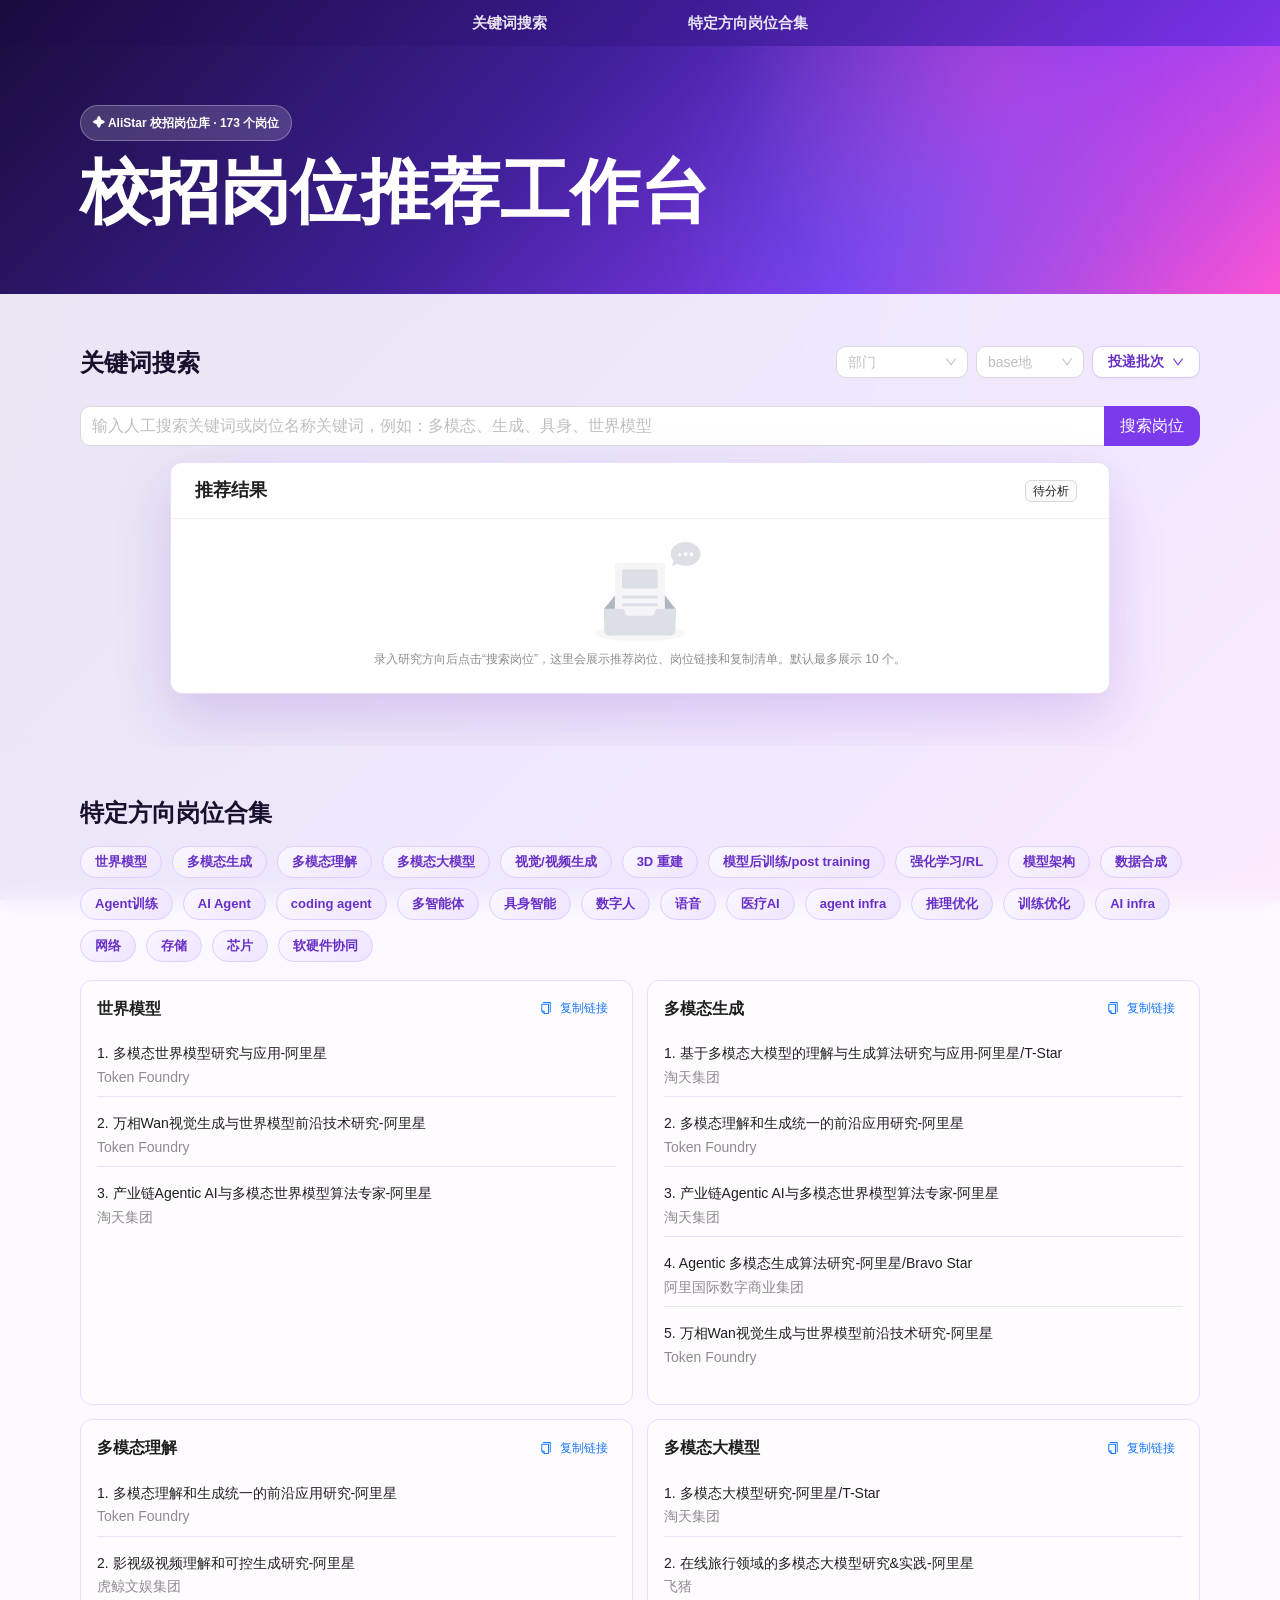
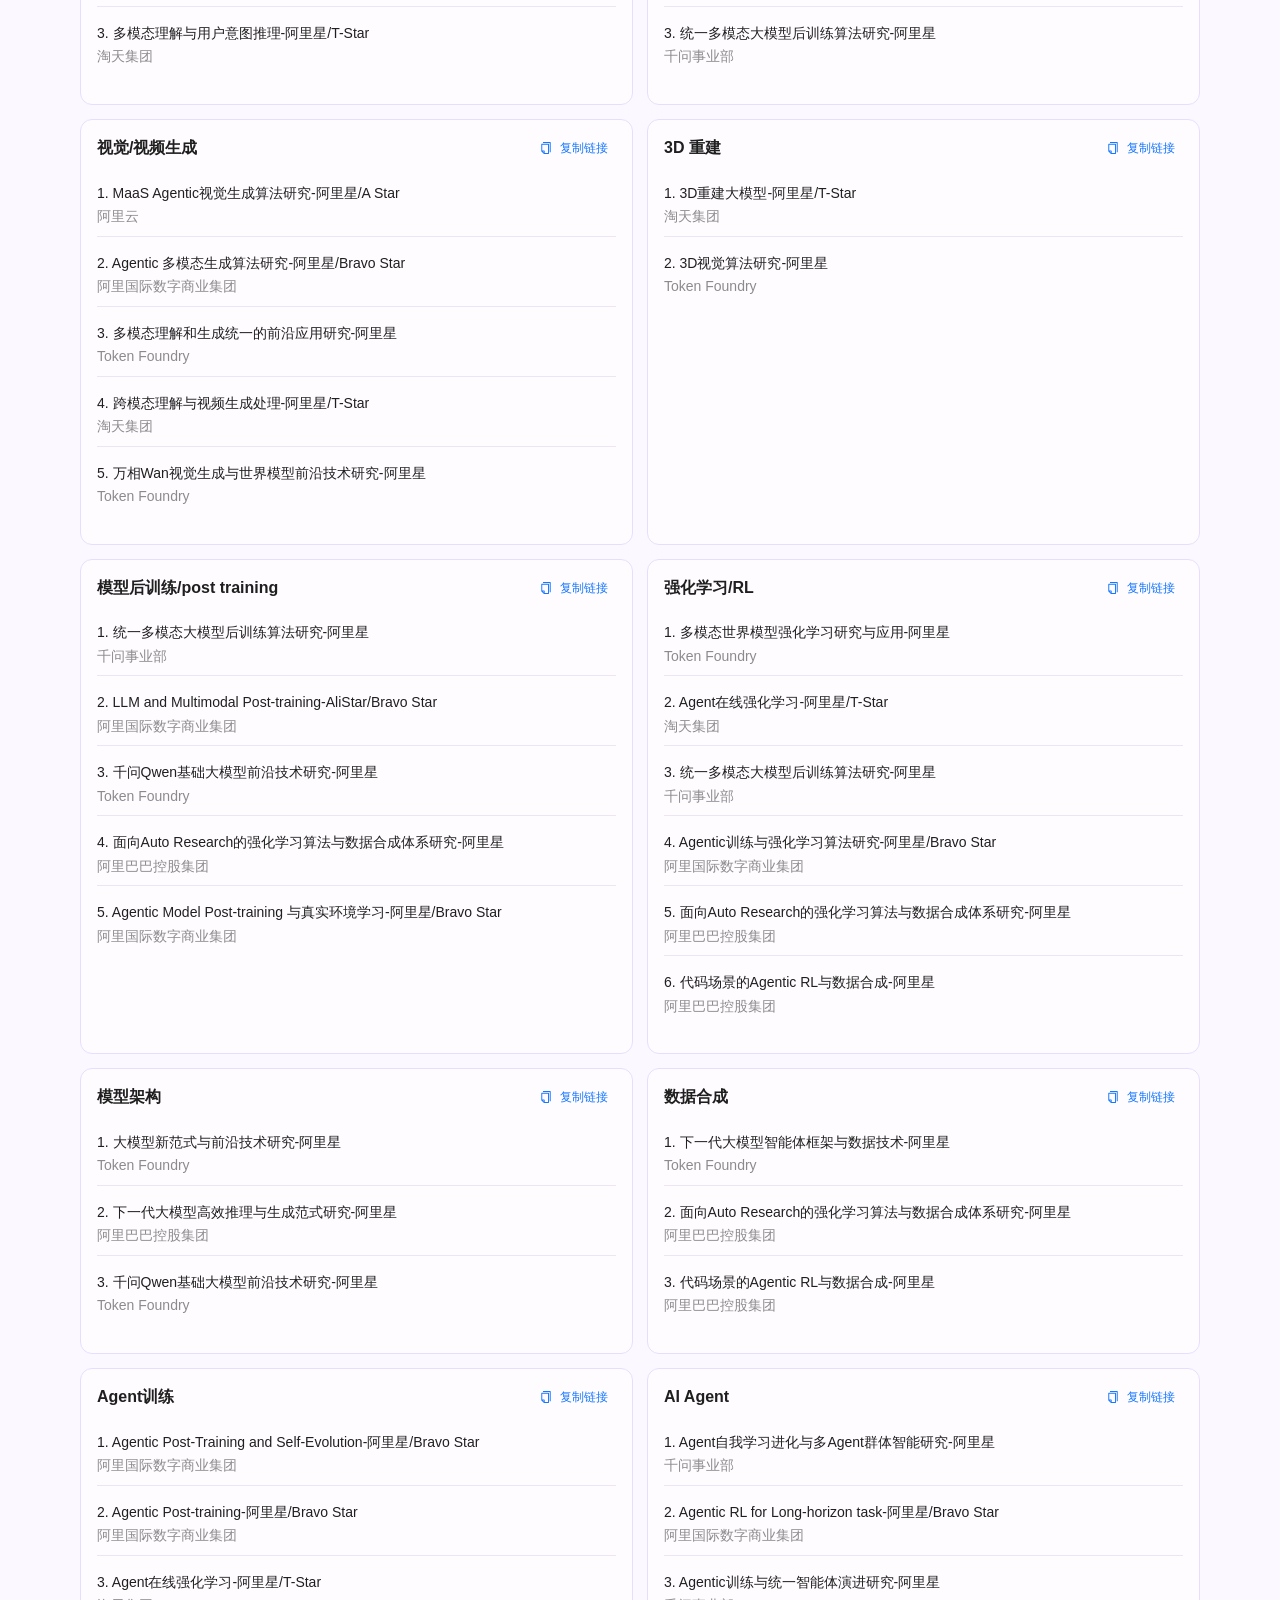
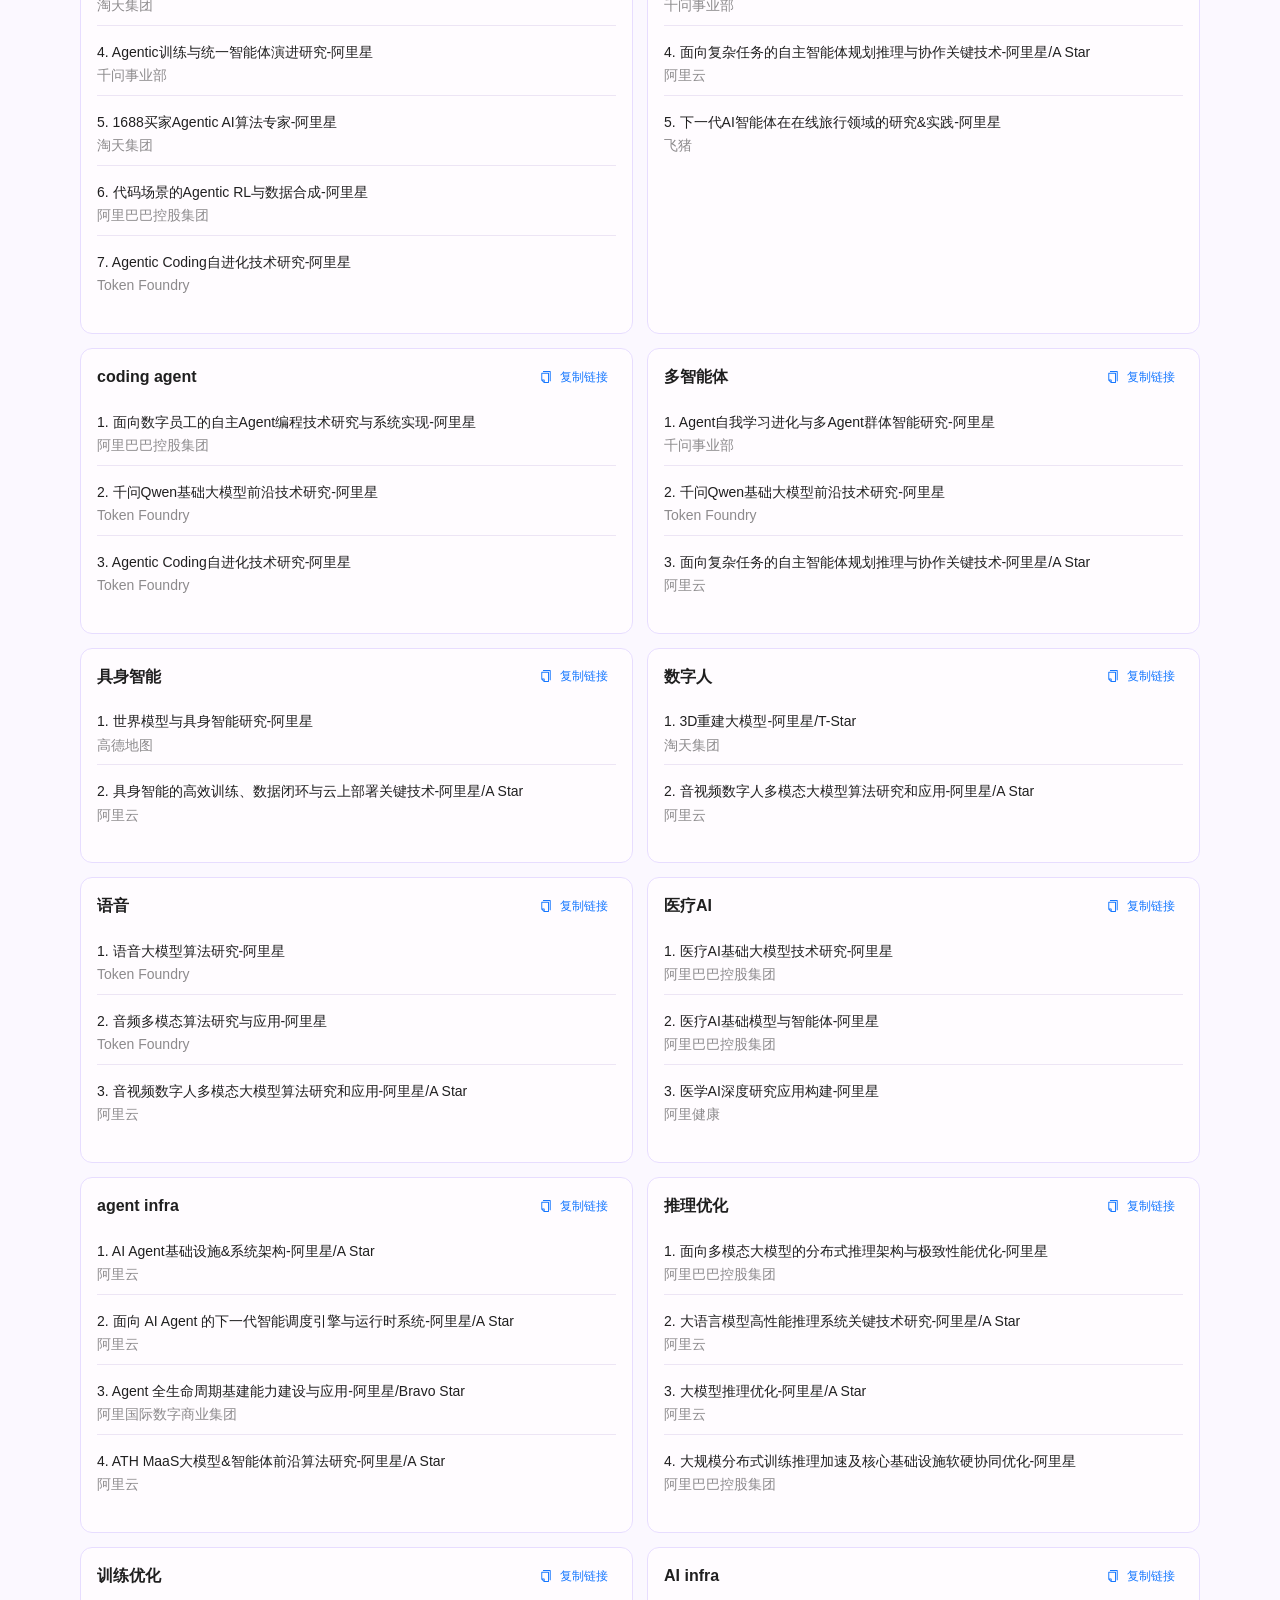
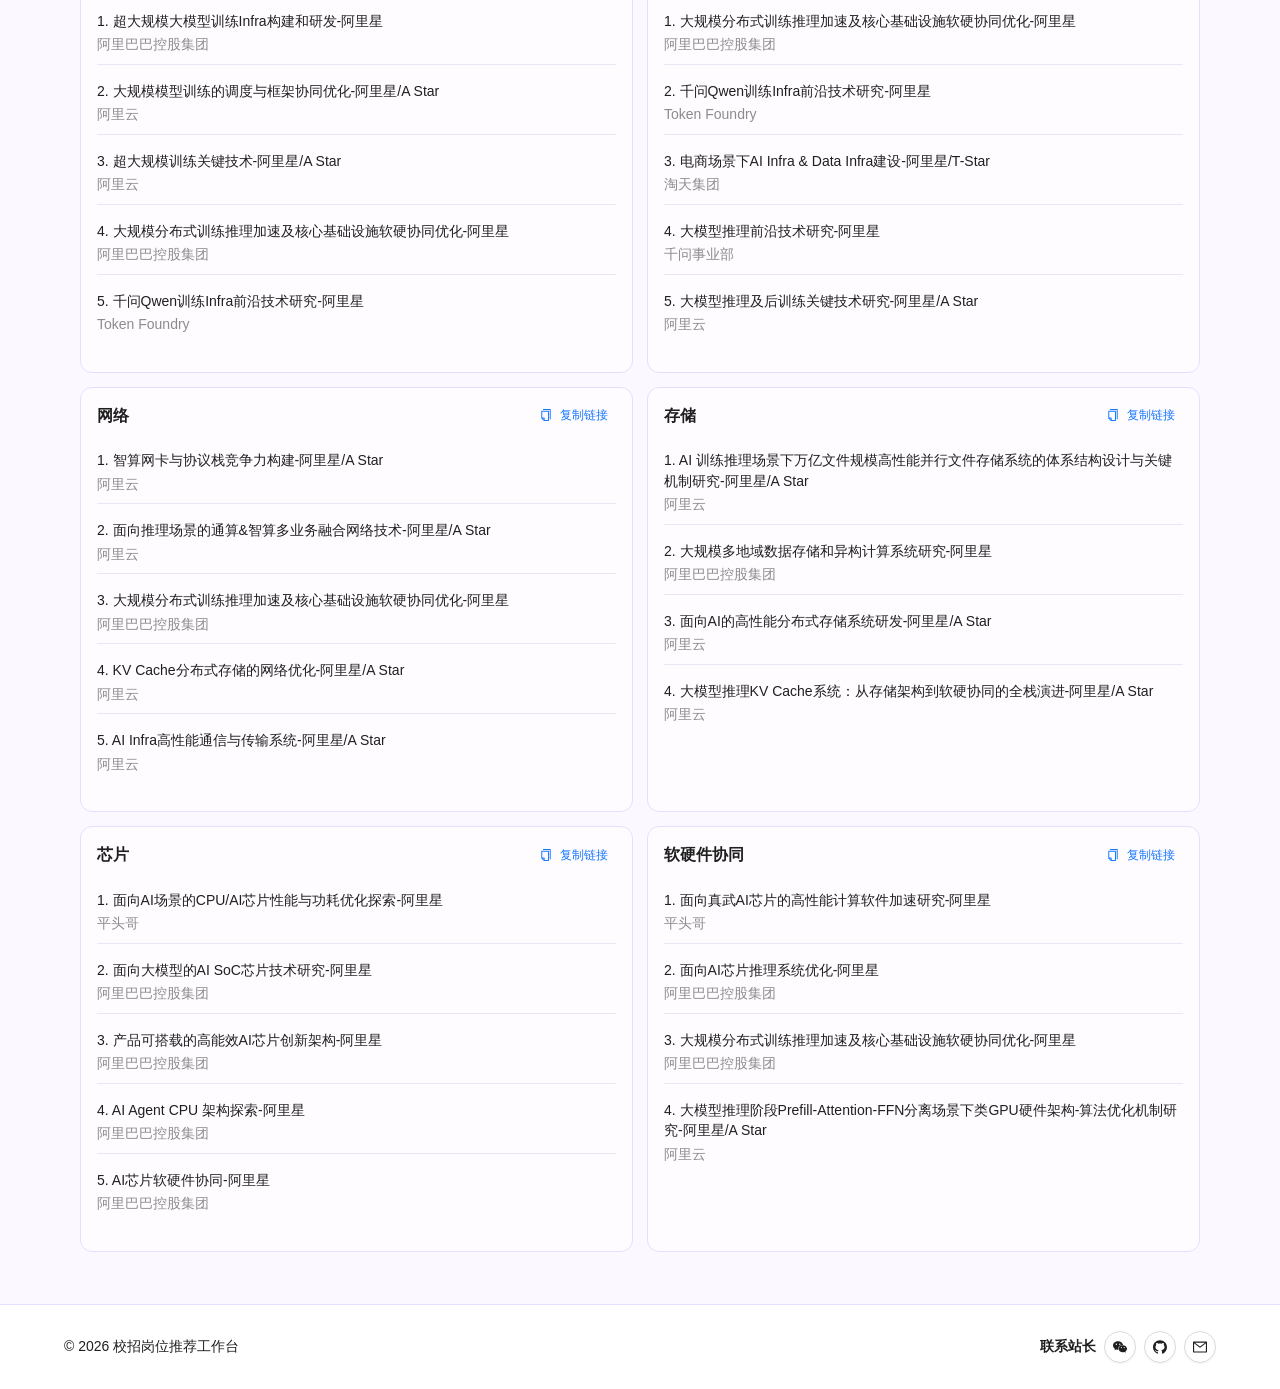
==== index.html @ 6af2e2ea "Add files via upload" ====
<!doctype html>
<html lang="zh-CN">
  <head>
    <meta charset="UTF-8" />
    <meta name="viewport" content="width=device-width, initial-scale=1.0" />
    <meta name="description" content="输入研究方向或研究领域，快速推荐校招、实习和内推岗位。" />
    <title>校招岗位推荐工作台</title>
    <script src="./jobs-data.js"></script>
    <script type="module" crossorigin src="./assets/index-DLzxCMhl.js"></script>
    <link rel="stylesheet" crossorigin href="./assets/index-B9JKSL3u.css">
  </head>
  <body>
    <div id="root"></div>
  </body>
</html>
---- assets/index-B9JKSL3u.css ----
*{box-sizing:border-box}html{scroll-behavior:smooth}body{margin:0;min-width:320px;background:radial-gradient(circle at 78% 10%,rgba(255,79,216,.24),transparent 28%),radial-gradient(circle at 12% 18%,rgba(79,124,255,.18),transparent 30%),linear-gradient(135deg,#1a0b3f,#4422a7 42%,#8b3dff 72%,#ff57d7);background-attachment:fixed;color:#19102d}.ant-typography{line-height:1.55}.ant-typography h1,.ant-typography h2,.ant-typography h3,.ant-typography h4,h1.ant-typography,h2.ant-typography,h3.ant-typography,h4.ant-typography{margin-top:0;margin-bottom:0;line-height:1.22}.ant-card-head{min-height:68px;padding:0 22px}.ant-card-head-title,.ant-card-extra{padding:16px 0}.ant-card-body{padding:22px}.ant-list .ant-list-item{line-height:1.55}a{color:inherit;text-decoration:none}.app-shell{min-height:100vh;background:transparent}.top-nav{position:fixed;top:0;right:0;left:0;z-index:20;display:flex;align-items:center;justify-content:center;gap:clamp(42px,11vw,168px);min-height:46px;padding:0 clamp(18px,5vw,72px);background:linear-gradient(135deg,#1a0b3fe6,#3d1c95db 54%,#6f2ee8c7);-webkit-backdrop-filter:blur(12px);backdrop-filter:blur(12px)}.top-nav a{display:flex;align-items:center;justify-content:center;min-height:46px;width:fit-content;padding:0;color:#ffffffe0;font-size:clamp(13px,1.4vw,15px);font-weight:800;text-align:center;white-space:nowrap;background:transparent}.top-nav a:hover{color:#fff;background:transparent;text-shadow:0 0 18px rgba(255,255,255,.48)}.hero{position:relative;overflow:hidden;padding:clamp(56px,5.5vw,72px) clamp(18px,5vw,72px) clamp(20px,3vw,32px);background:radial-gradient(circle at 78% 28%,rgba(255,79,216,.38),transparent 26%),radial-gradient(circle at 72% 72%,rgba(79,124,255,.32),transparent 28%),linear-gradient(135deg,#1a0b3f,#4422a7 42%,#8b3dff 72%,#ff57d7)}.hero:before{position:absolute;top:0;right:0;bottom:0;left:0;pointer-events:none;content:"";background:linear-gradient(90deg,#19102d2e,#19102d05)}.hero-inner{position:relative;z-index:1;display:flex;min-height:clamp(150px,15vw,210px);flex-direction:column;justify-content:center;width:min(1120px,100%);margin-inline:auto}.hero-main{min-width:0;max-width:760px;text-align:left}.hero-tag{margin-bottom:16px;padding:7px 12px;color:#fff!important;background:#ffffff29!important;border-color:#ffffff47!important;border-radius:999px;font-weight:800;-webkit-backdrop-filter:blur(10px);backdrop-filter:blur(10px)}.hero h1{margin:0;color:#fff;font-size:clamp(42px,8vw,70px);font-weight:950;letter-spacing:0;line-height:1.02}.hero-actions .ant-btn-default{color:#fff;background:#ffffff26;border-color:#ffffff61;-webkit-backdrop-filter:blur(10px);backdrop-filter:blur(10px)}.hero-actions .ant-btn-default:hover{color:#fff!important;background:#ffffff38!important;border-color:#ffffffb3!important}.page-section{padding:52px clamp(18px,5vw,72px);background:#fbf8ffeb;-webkit-backdrop-filter:blur(10px);backdrop-filter:blur(10px)}.page-section+.page-section{margin-top:0}.section-heading{display:flex;align-items:flex-end;justify-content:space-between;gap:22px;width:min(1120px,100%);margin:0 auto 18px}.section-heading h2,.section-heading p{margin-bottom:0}.section-heading h2{color:#19102d;font-size:24px!important}.recommend-heading{align-items:center;margin-bottom:28px}.recommend-heading>div:first-child{min-width:0}.heading-controls{display:flex;flex:0 1 auto;flex-wrap:nowrap;align-items:center;justify-content:flex-end;gap:8px;width:auto;margin-left:auto}.heading-select{width:108px;min-width:0!important}.heading-select-department{width:132px}.heading-select-location{width:108px}.program-link-dropdown{color:#6730c6;border-color:#d9c7ff;font-weight:700}.program-link-dropdown:hover{color:#4b169f!important;border-color:#bfa5ff!important;box-shadow:0 8px 18px #6730c61f}.section-heading p{max-width:480px;color:#6d5f86;text-align:right}.result-panel,.job-section .ant-card{width:min(1120px,100%);margin-inline:auto;border-color:#e7ddff;box-shadow:0 22px 56px #5d21b62e}.collection-card{width:min(1120px,100%);margin-inline:auto}.recommend-search-area{width:min(1120px,100%);margin-inline:auto;margin-bottom:16px}.recommend-search-area .ant-input-search{width:100%}.result-panel{width:min(940px,100%)}.result-panel .ant-card-head-title h3,.job-section .ant-card-head-title h3{font-size:18px!important}.result-panel .ant-card-body,.result-panel .ant-tag,.result-panel .ant-empty-description{font-size:12px}.recent-searches{display:flex;flex-wrap:wrap;align-items:center;gap:6px;margin-top:8px;font-size:12px}.recent-searches .ant-typography{margin:0 2px 0 0;font-size:12px}.recent-search-chip{-webkit-appearance:none;-moz-appearance:none;appearance:none;max-width:160px;overflow:hidden;padding:2px 8px;color:#6730c6;text-overflow:ellipsis;white-space:nowrap;background:#6730c614;border:1px solid rgba(103,48,198,.14);border-radius:999px;cursor:pointer;font-size:12px;line-height:1.6}.recent-search-chip:hover{color:#4b169f;background:#6730c624;border-color:#6730c63d}.selected-bar{display:flex;flex-wrap:wrap;align-items:center;justify-content:space-between;gap:12px;margin-bottom:14px;padding:12px 14px;background:linear-gradient(135deg,#f4edff,#fff0fb);border:1px solid #e7ddff;border-radius:10px}.selected-bar .ant-typography,.selected-bar .ant-btn{font-size:12px}.panel-title{display:grid;gap:2px}.result-item{font-size:12px;padding:16px 18px!important;background:#fffcff;border:1px solid #e7ddff!important;border-radius:12px}.result-item:hover{background:linear-gradient(135deg,#fffcff,#f9f3ff)}.result-item+.result-item{margin-top:10px}.result-heading-block{display:grid;grid-template-columns:auto minmax(0,1fr);align-items:start;column-gap:4px}.result-heading-main{min-width:0}.result-job-title{font-size:16px!important;line-height:1.5!important}.result-index-inline{color:inherit;font-size:16px;font-weight:900;line-height:1.5}.result-job-meta{display:block}.result-content{min-width:0;font-size:12px}.result-content .ant-typography,.result-content .ant-checkbox-wrapper,.result-content .ant-btn{font-size:12px}.result-topline{display:flex;flex-wrap:wrap;align-items:flex-start;justify-content:space-between;gap:10px 14px}.result-topline>div{min-width:0;flex:1}.result-topline h4{margin:0 0 5px}.result-select{flex:0 0 auto;margin-left:auto;margin-top:0;white-space:nowrap}.result-actions{display:flex;flex-wrap:nowrap;align-items:center;margin-top:0}.result-actions-row{display:flex;flex-wrap:nowrap;align-items:center;justify-content:space-between;gap:10px;margin-top:10px;padding-top:0;width:100%}.collection-grid{display:grid;grid-template-columns:repeat(2,minmax(0,1fr));gap:14px}.collection-nav{display:flex;flex-wrap:wrap;gap:10px;margin-bottom:18px}.collection-nav-chip{display:inline-flex;align-items:center;min-height:32px;padding:6px 14px;color:#6730c6;background:linear-gradient(135deg,#fbf7ff,#efe4ff);border:1px solid #ded0ff;border-radius:999px;font-size:13px;font-weight:600}.collection-nav-chip:hover{color:#4b169f;border-color:#bfa5ff;box-shadow:0 8px 18px #6730c61f}.collection-item{scroll-margin-top:24px;display:flex;min-width:0;flex-direction:column;padding:16px;background:#fffcff;border:1px solid #e7ddff;border-radius:12px}.collection-header{display:flex;align-items:center;justify-content:space-between;gap:12px}.collection-title,.collection-more{display:block}.collection-title{font-size:16px}.collection-more{font-size:12px}.collection-job-list{display:grid;gap:8px;margin:14px 0 12px}.collection-job-row{display:grid;min-width:0;gap:3px;padding:8px 0;border-bottom:1px solid rgba(104,71,171,.12);font-size:14px;line-height:1.45}.collection-job-row .ant-typography{font-size:inherit}.collection-job-row:last-child{border-bottom:0}.collection-job-row:hover{color:#7c3aed}.collection-item .ant-empty{margin:18px 0}.collection-item .ant-btn{font-size:12px}.job-list{max-height:640px;overflow:auto;margin-top:14px}.job-row{display:grid;width:100%;gap:4px;padding:2px 0}.job-row:hover strong{color:#7c3aed}.site-footer{display:flex;flex-wrap:wrap;align-items:center;justify-content:space-between;gap:14px;padding:26px clamp(18px,5vw,72px);background:#ffffffd1;border-top:1px solid #e7ddff}.qr-image{width:min(300px,calc(100vw - 64px));max-height:420px;object-fit:contain;border-radius:10px}@media (max-width: 760px){.top-nav{justify-content:center;gap:clamp(16px,6vw,34px);min-height:44px;padding:0 12px}.top-nav a{min-height:44px;padding:0;font-size:clamp(11px,3.2vw,13px);line-height:1.25}.ant-card-head{min-height:auto;padding:0 16px}.ant-card-head-title,.ant-card-extra{padding:13px 0}.ant-card-body{padding:16px}.hero{padding:54px 18px 20px}.hero-inner{min-height:150px}.hero-tag{margin-bottom:12px}.hero h1{font-size:40px;line-height:1.08}.page-section{padding:38px 18px}.section-heading{display:grid;gap:8px;margin-bottom:14px}.recommend-heading{display:flex;align-items:center;justify-content:space-between;flex-wrap:wrap;gap:8px;margin-bottom:16px}.recommend-heading h2{white-space:nowrap}.heading-controls{flex:0 1 auto;gap:4px;width:auto;margin-left:auto}.heading-select,.heading-select-department{width:74px;min-width:0}.heading-select-location{width:66px}.program-link-dropdown{width:auto;padding-inline:6px;font-size:13px}.section-heading p{max-width:none;text-align:left}.result-topline{display:grid;gap:8px}.result-select{justify-self:auto;margin-left:auto;margin-top:0}.result-actions-row{align-items:center;flex-direction:row;justify-content:space-between}.collection-grid{grid-template-columns:1fr}.selected-bar{gap:10px;padding:10px 12px}.result-item{padding:14px!important}.result-actions{flex-wrap:nowrap;margin-top:10px}.site-footer{padding:20px 18px}}
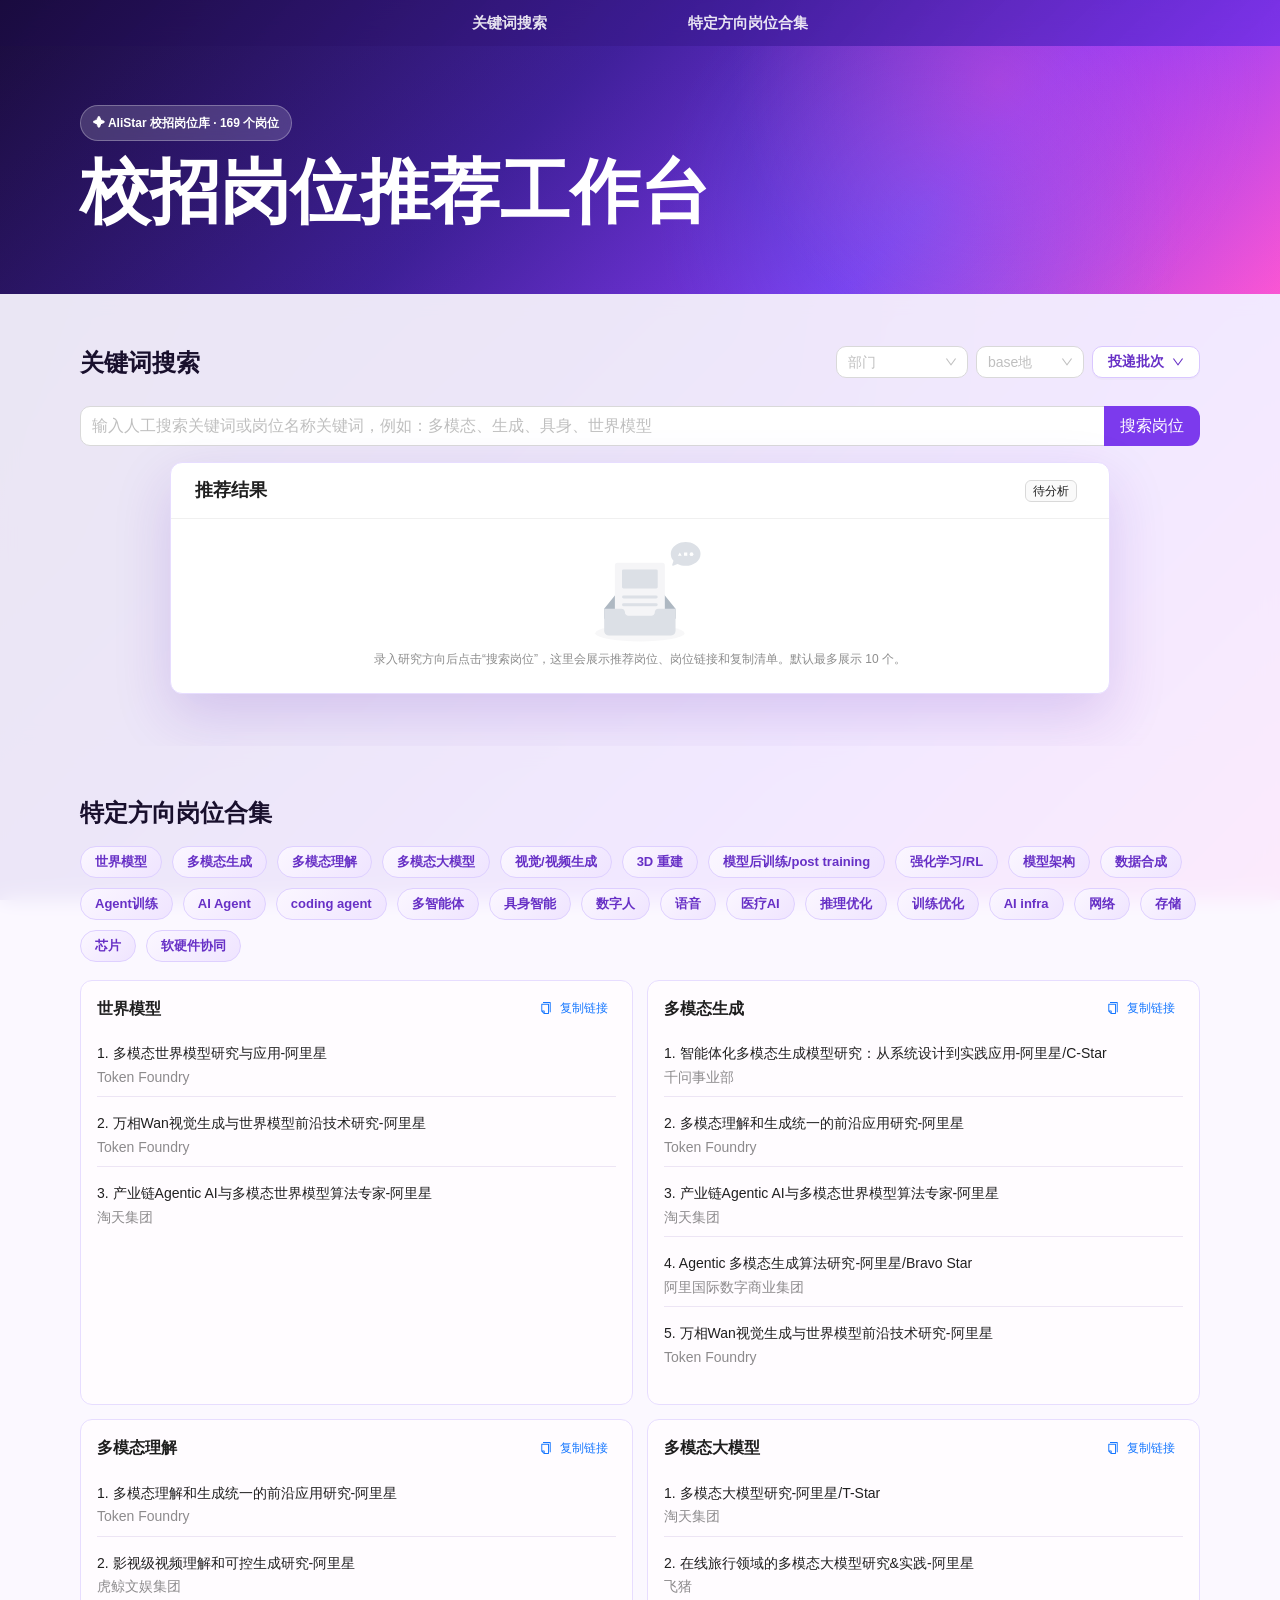
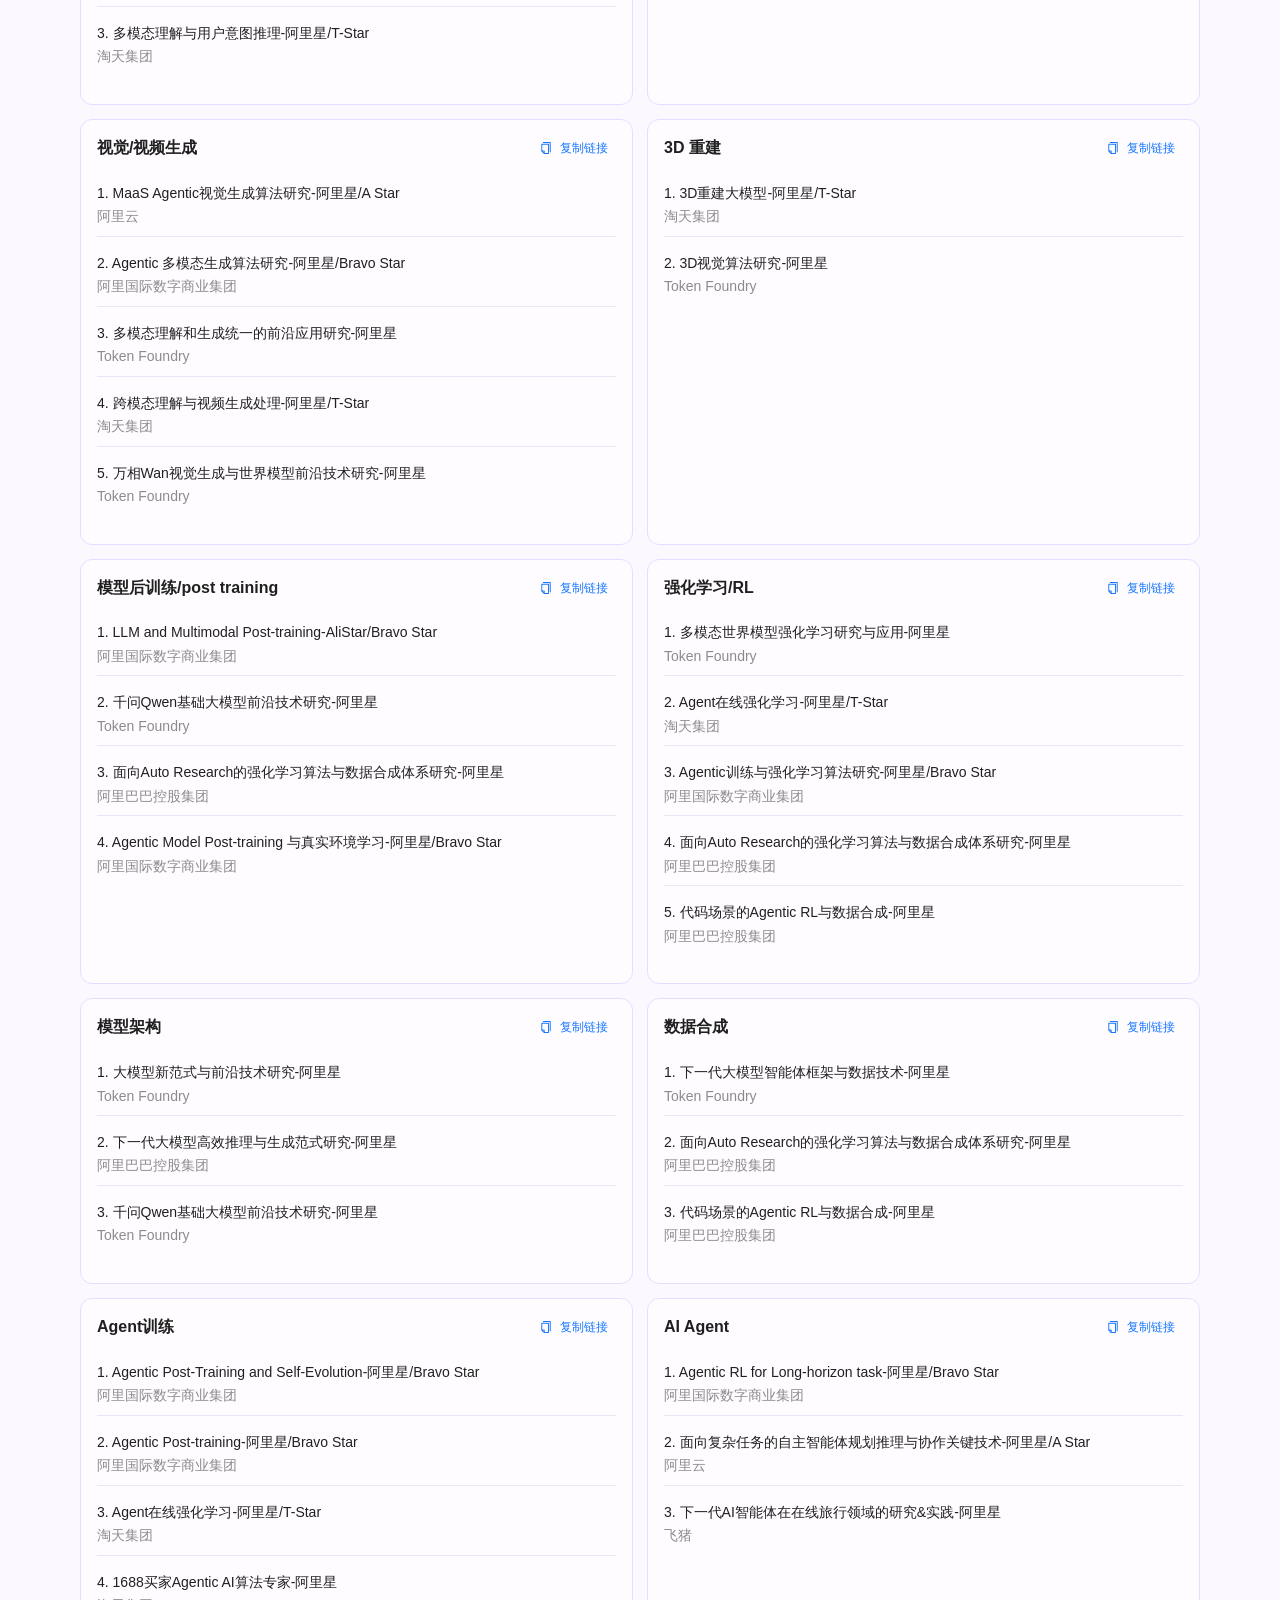
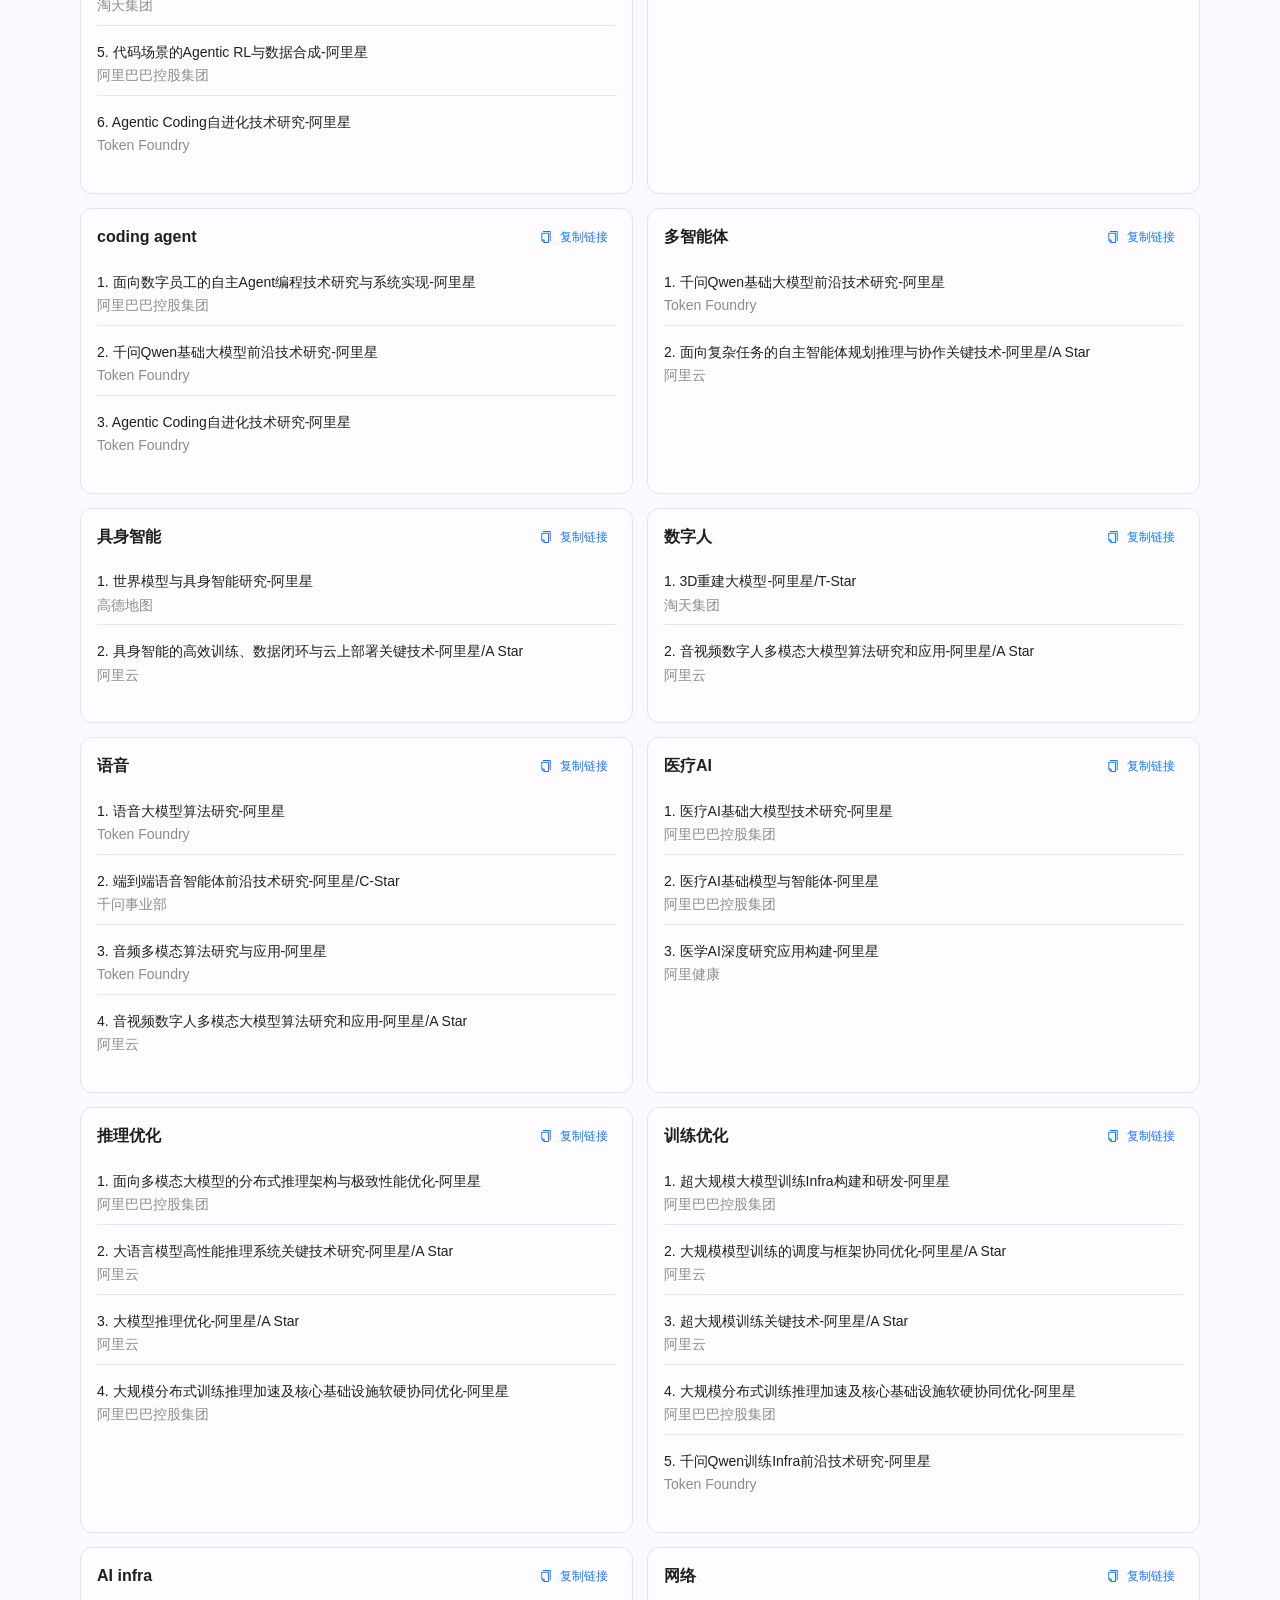
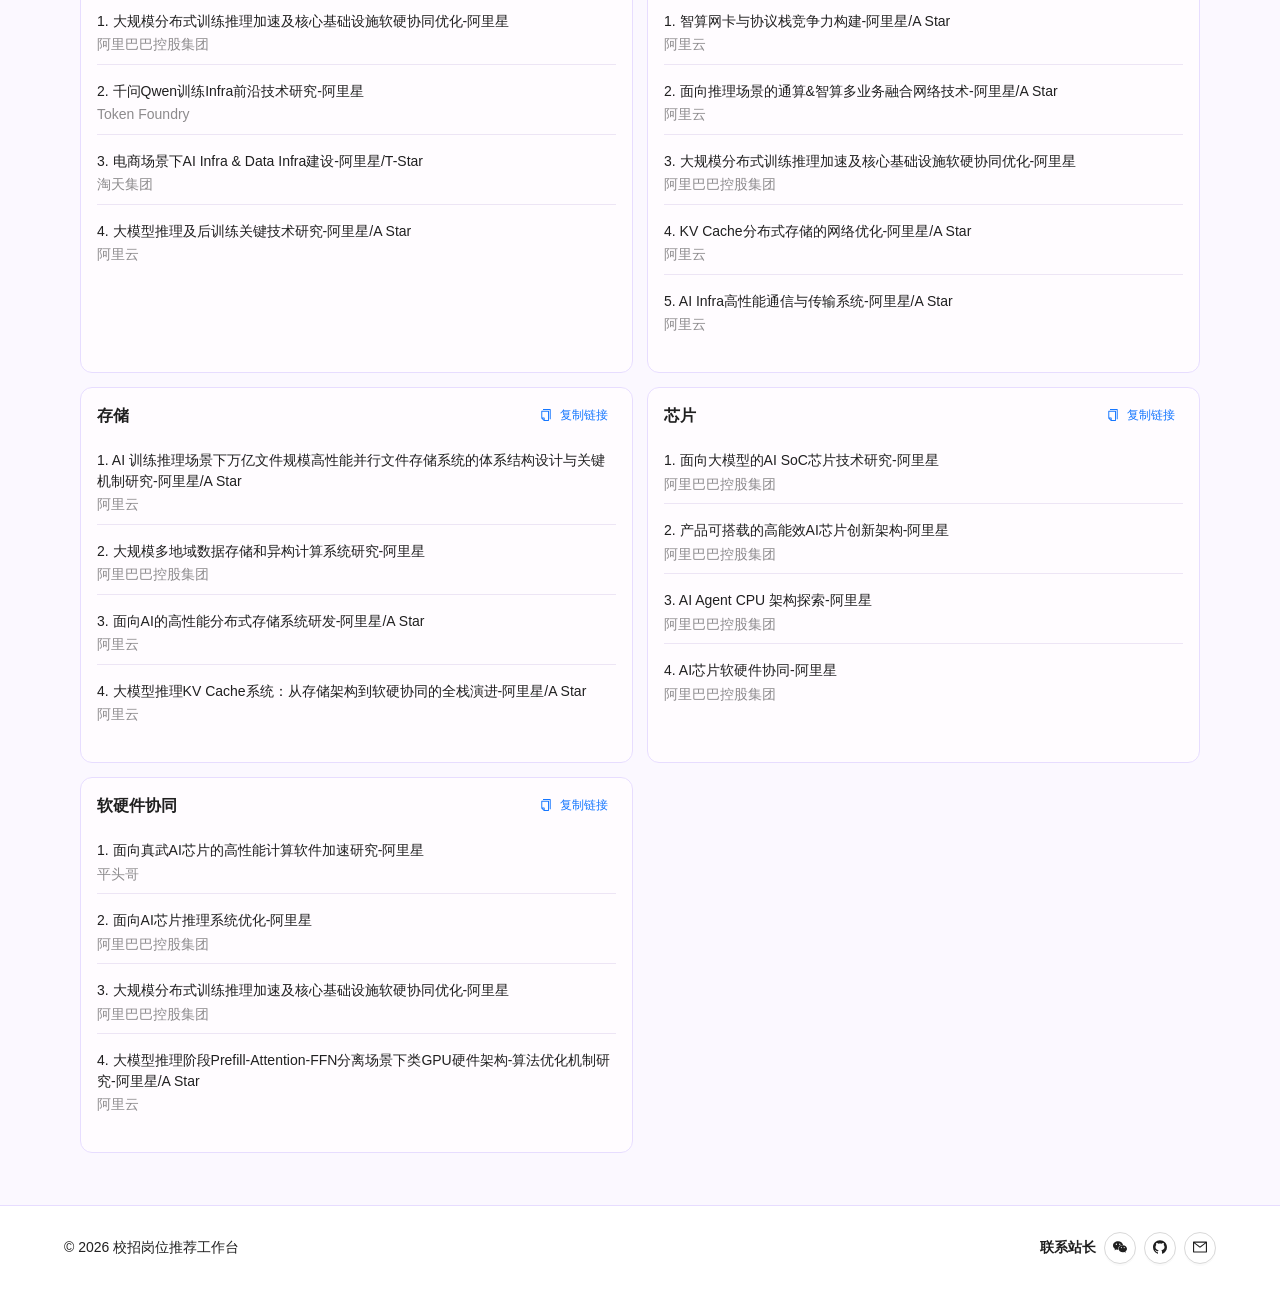
==== commit e9ad99fa: "Add files via upload" ====
--- a/index.html
+++ b/index.html
@@ -6,7 +6,7 @@
     <meta name="description" content="输入研究方向或研究领域，快速推荐校招、实习和内推岗位。" />
     <title>校招岗位推荐工作台</title>
     <script src="./jobs-data.js"></script>
-    <script type="module" crossorigin src="./assets/index-DLzxCMhl.js"></script>
+    <script type="module" crossorigin src="./assets/index-C6xb5MbE.js"></script>
     <link rel="stylesheet" crossorigin href="./assets/index-B9JKSL3u.css">
   </head>
   <body>
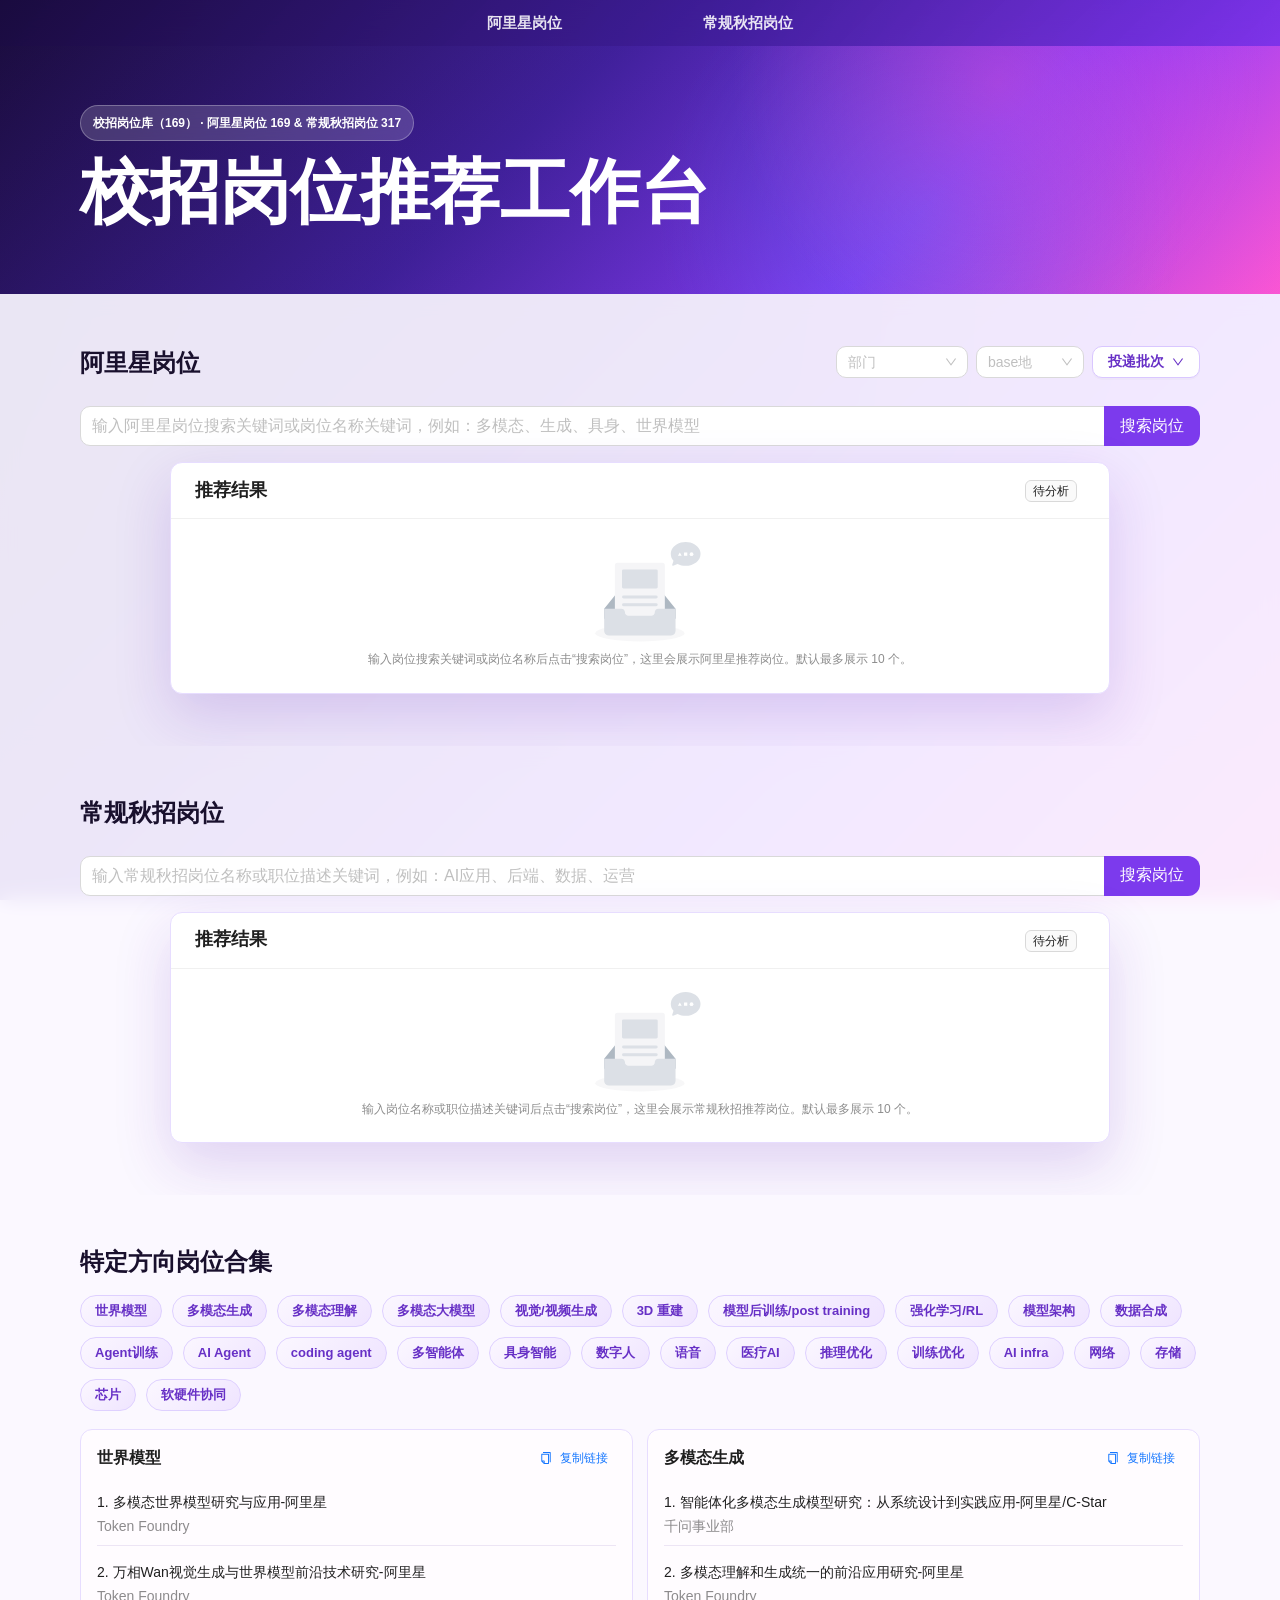
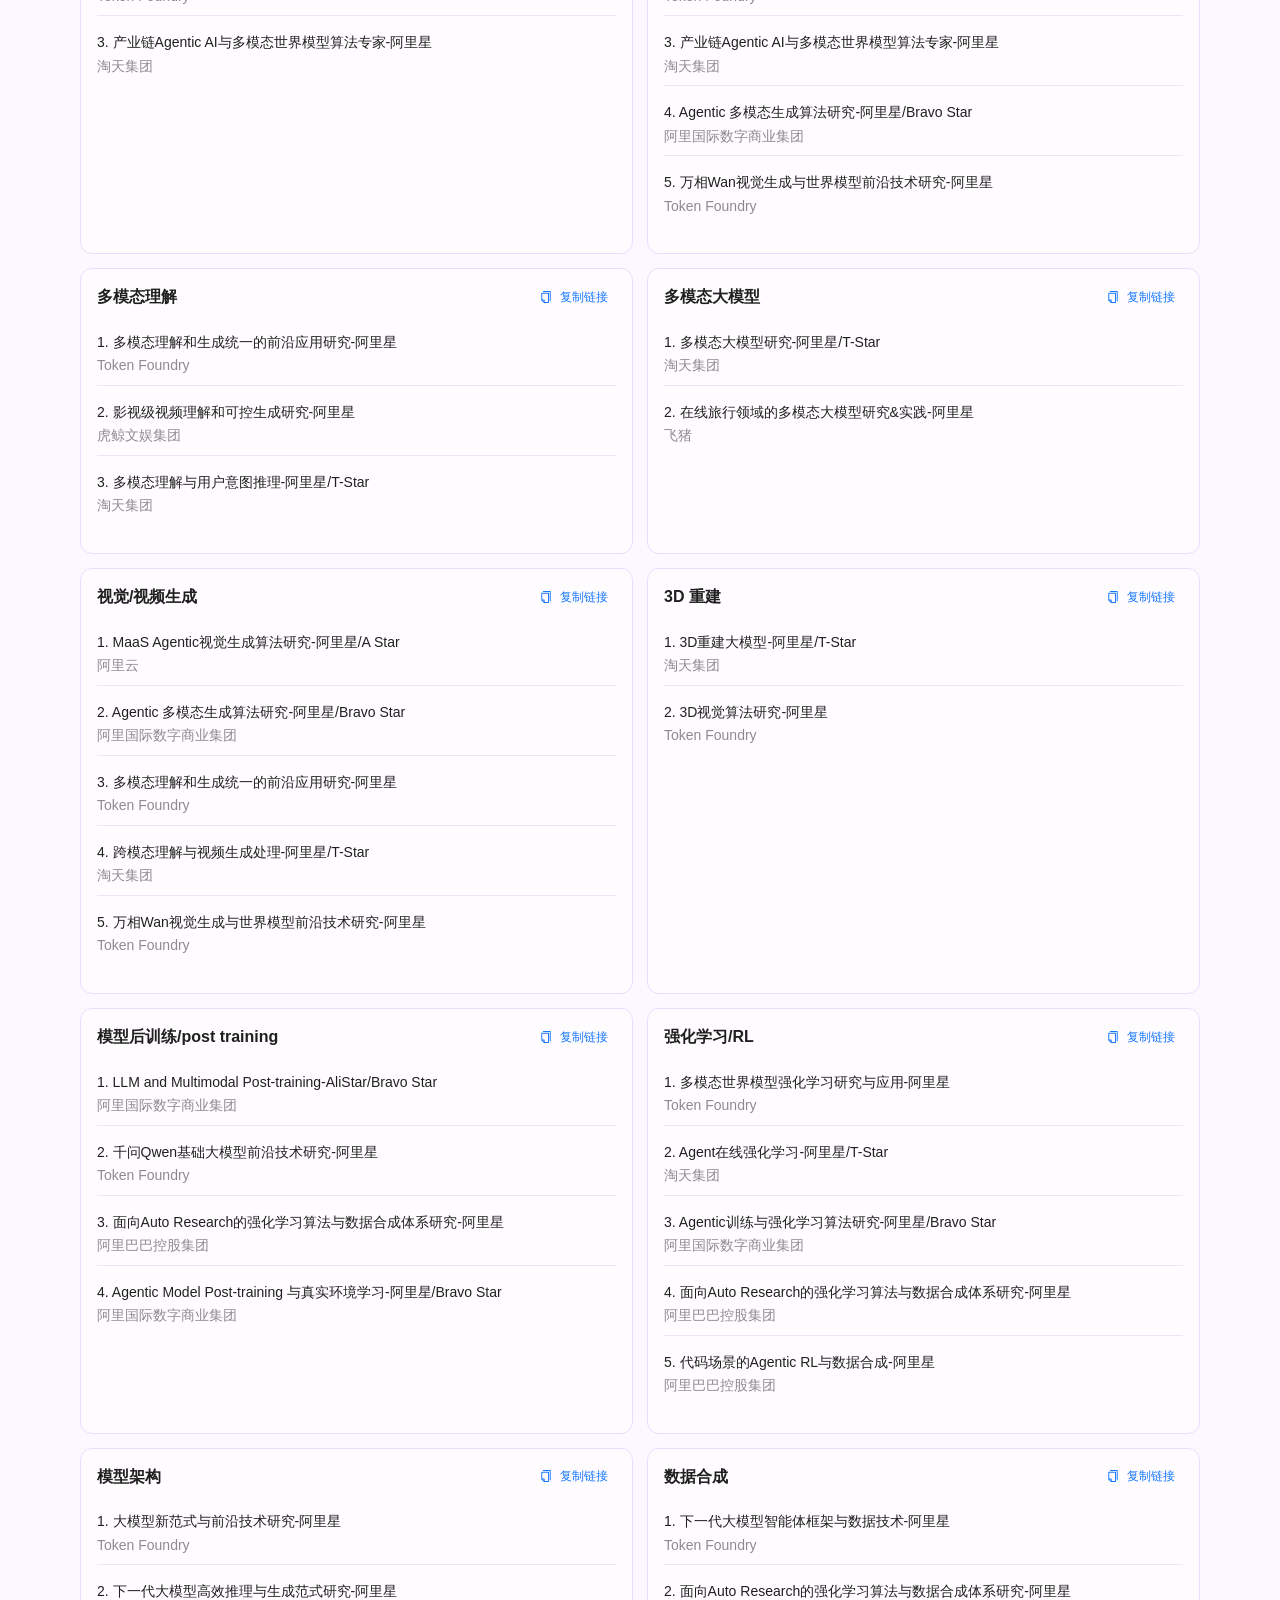
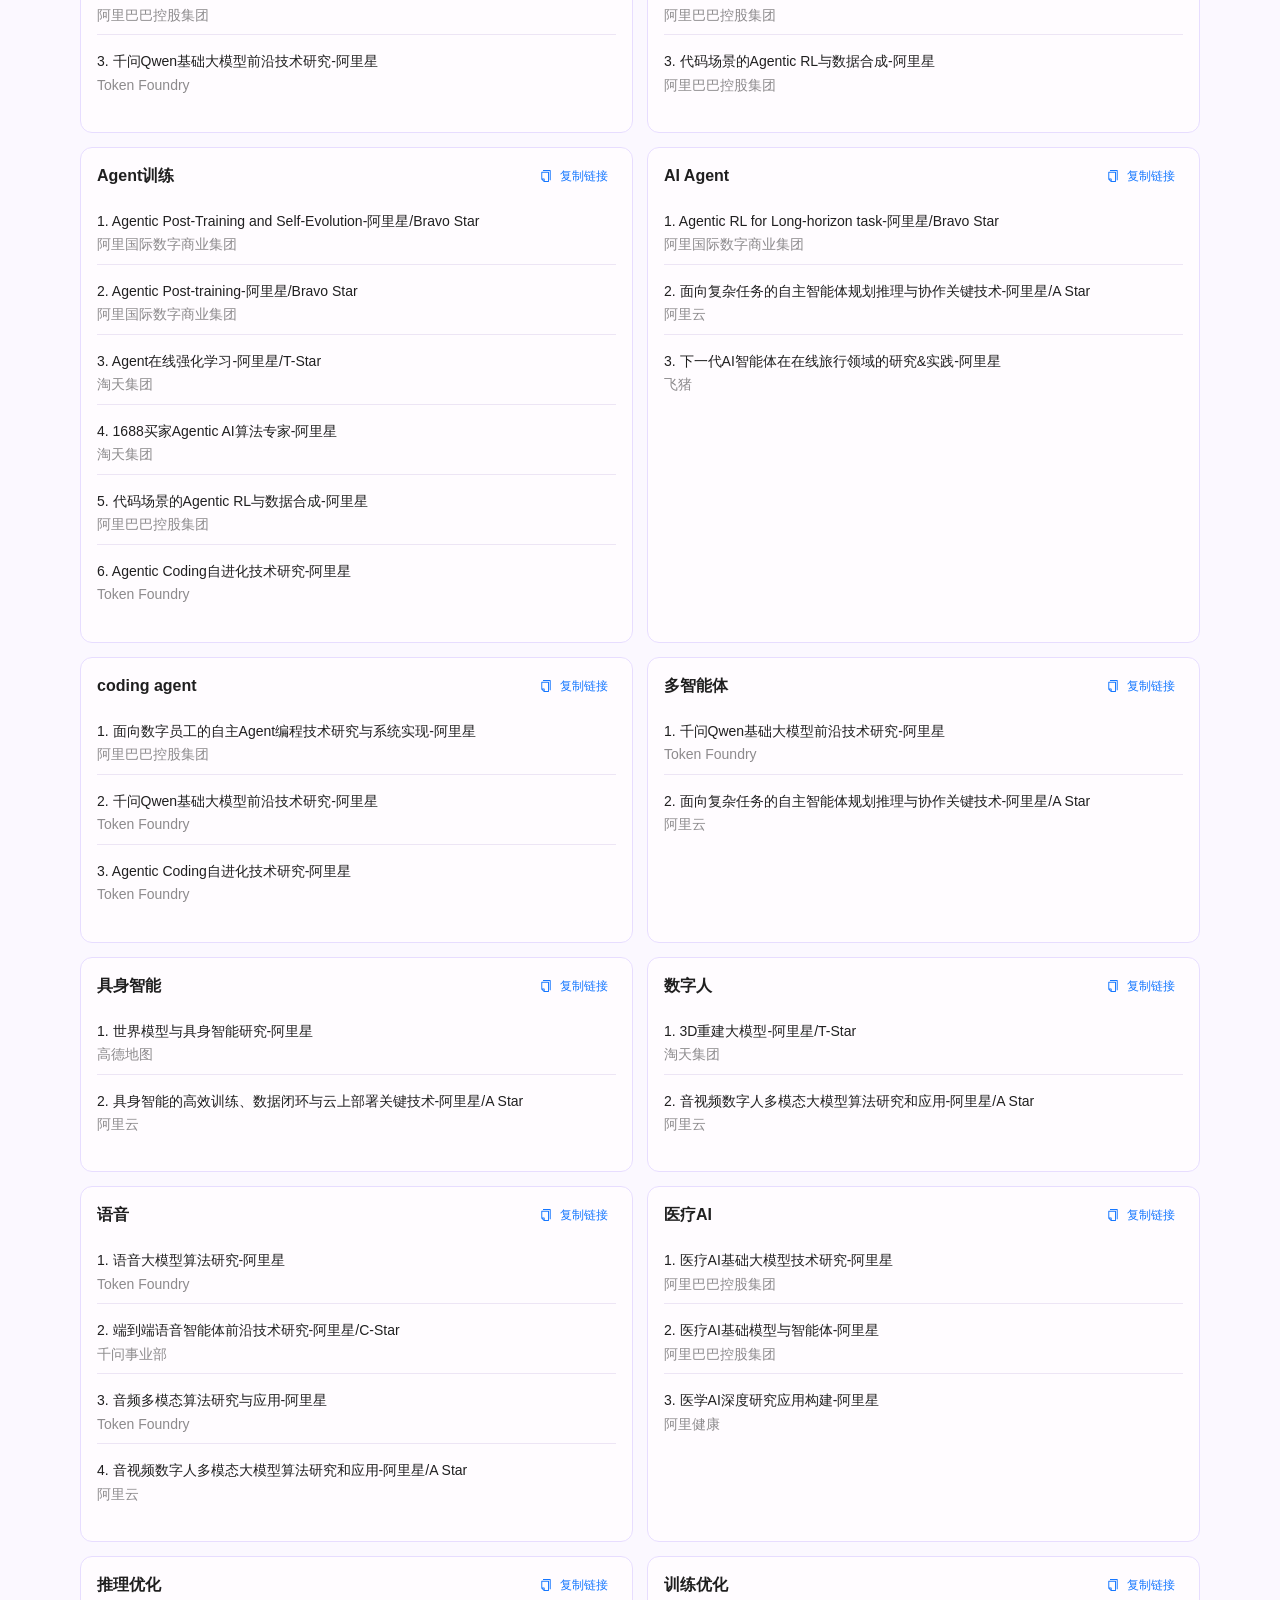
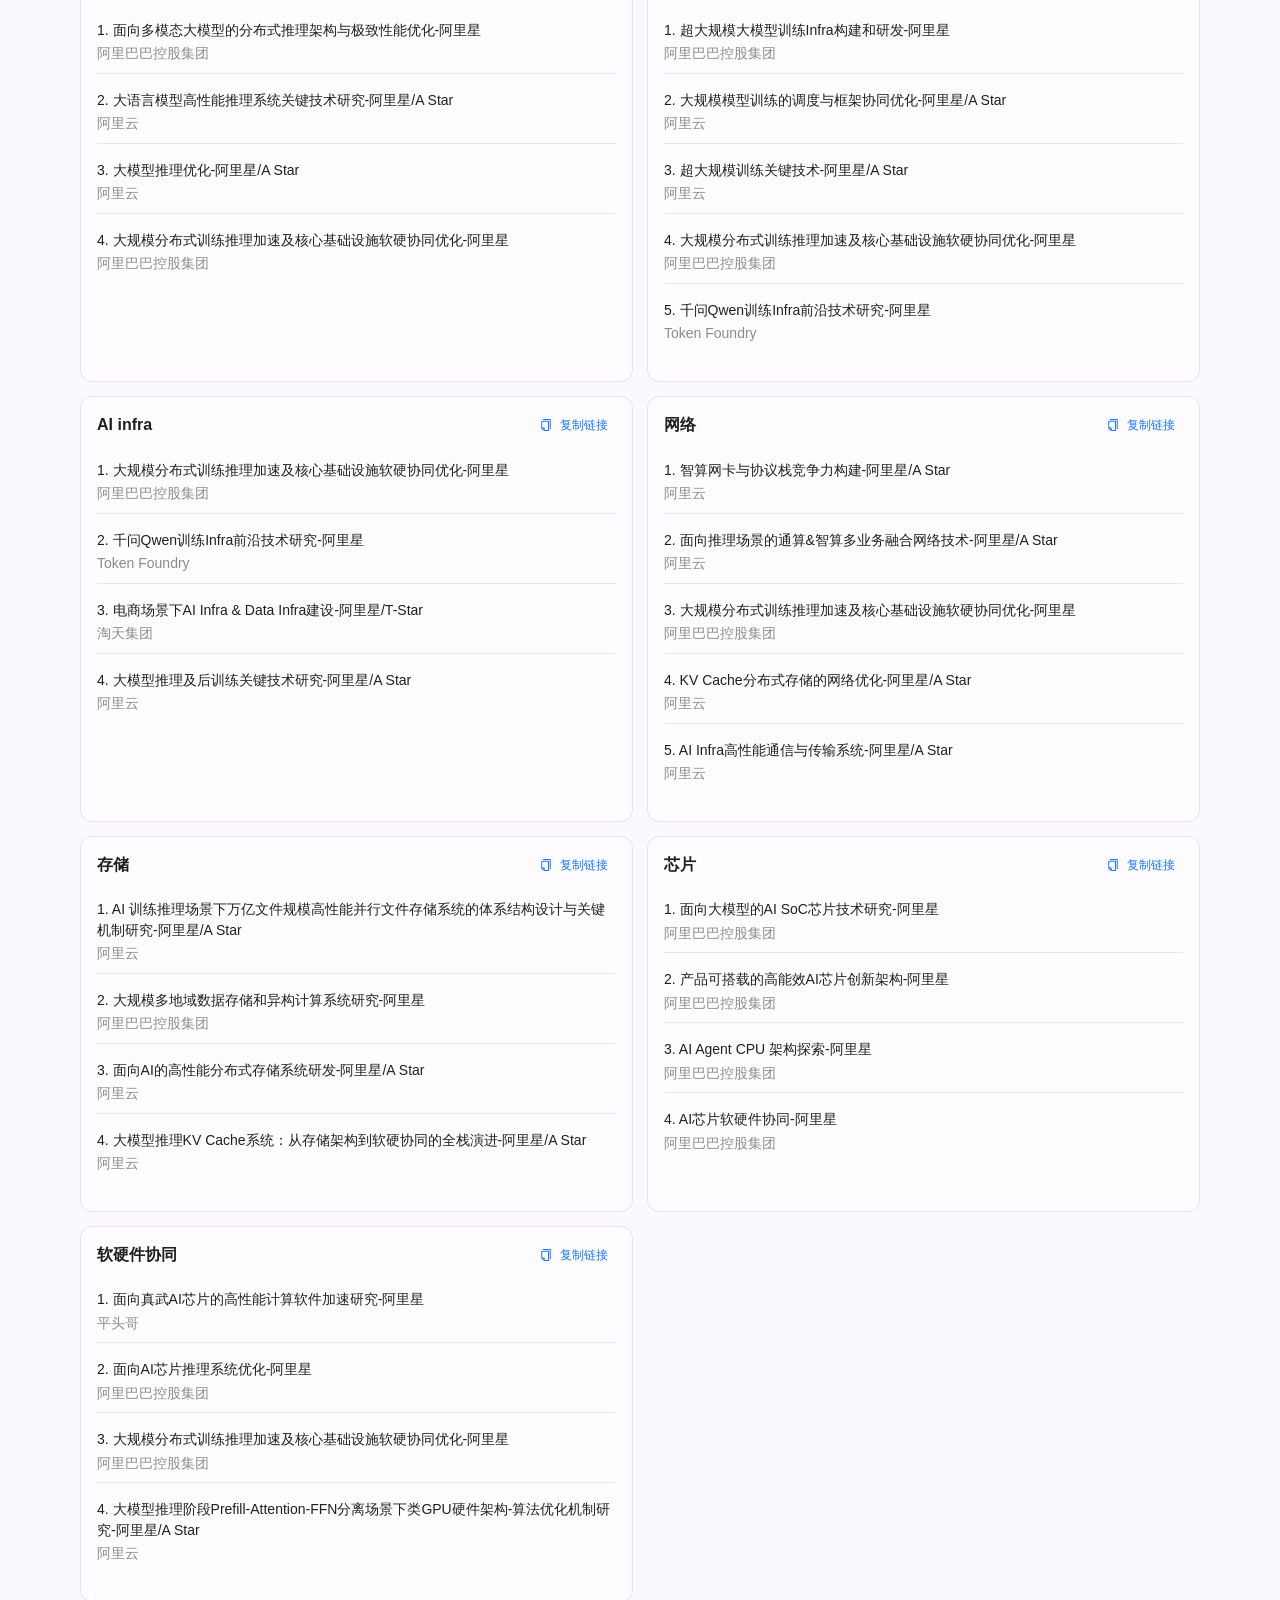
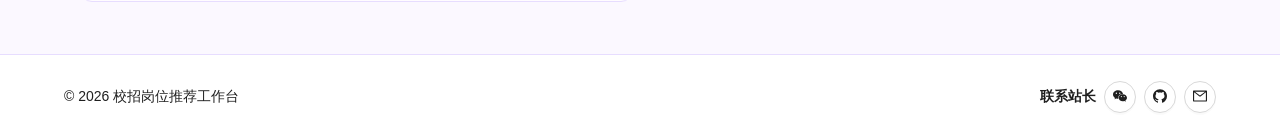
==== commit a38efffc: "Add files via upload" ====
--- a/index.html
+++ b/index.html
@@ -6,7 +6,7 @@
     <meta name="description" content="输入研究方向或研究领域，快速推荐校招、实习和内推岗位。" />
     <title>校招岗位推荐工作台</title>
     <script src="./jobs-data.js"></script>
-    <script type="module" crossorigin src="./assets/index-C6xb5MbE.js"></script>
+    <script type="module" crossorigin src="./assets/index-B1P5qE5E.js"></script>
     <link rel="stylesheet" crossorigin href="./assets/index-B9JKSL3u.css">
   </head>
   <body>
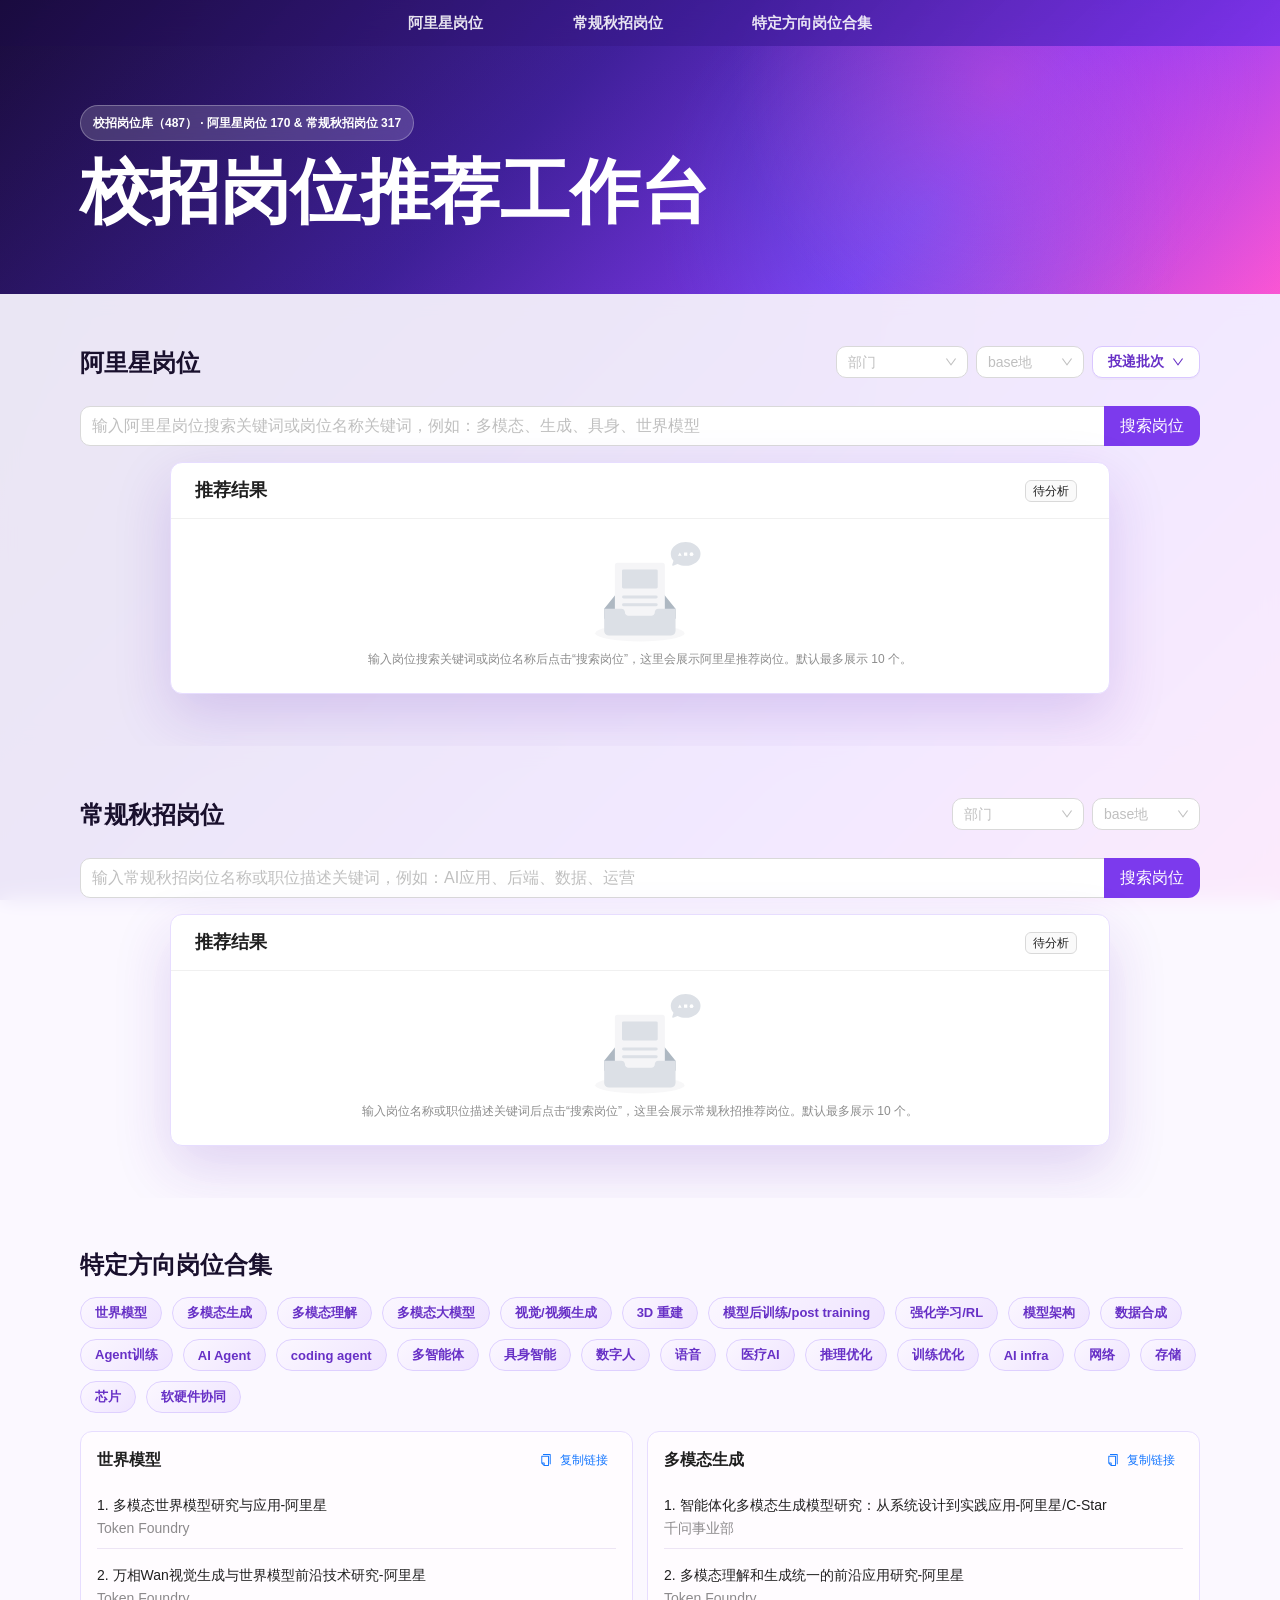
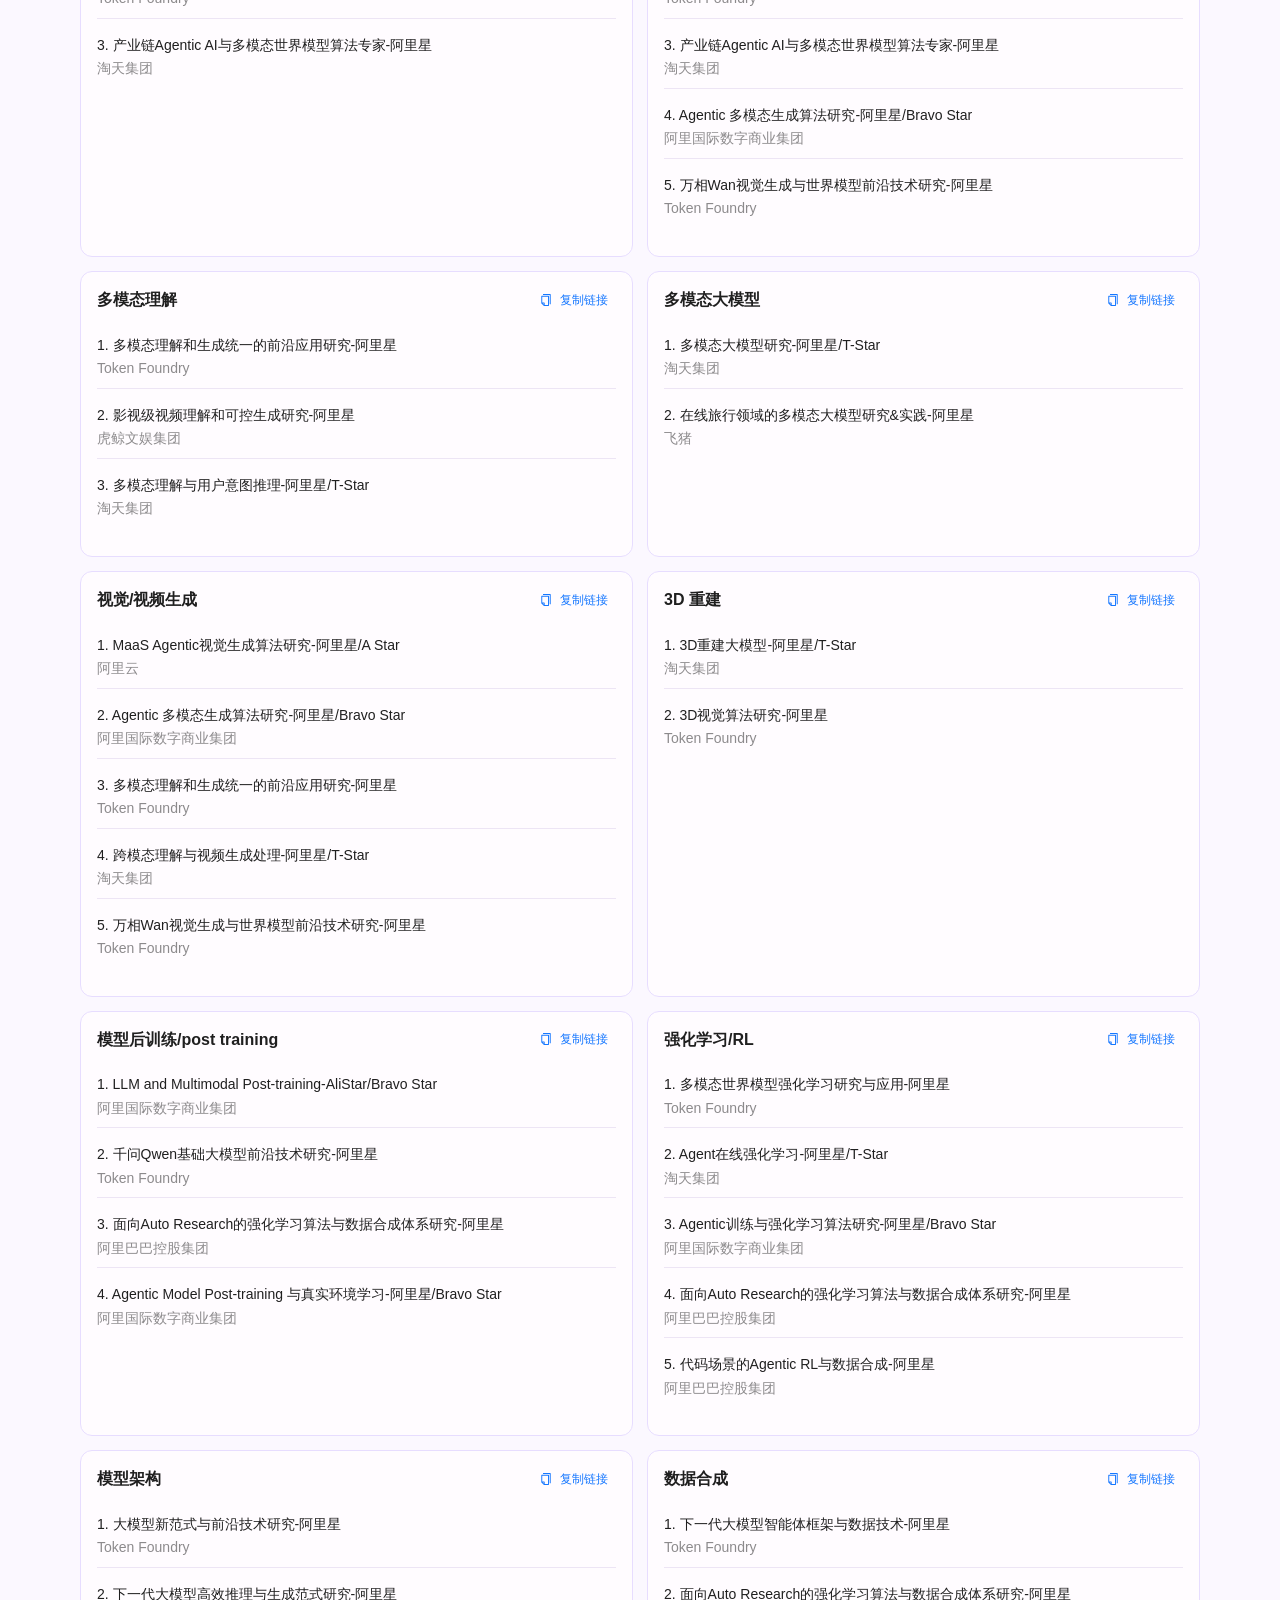
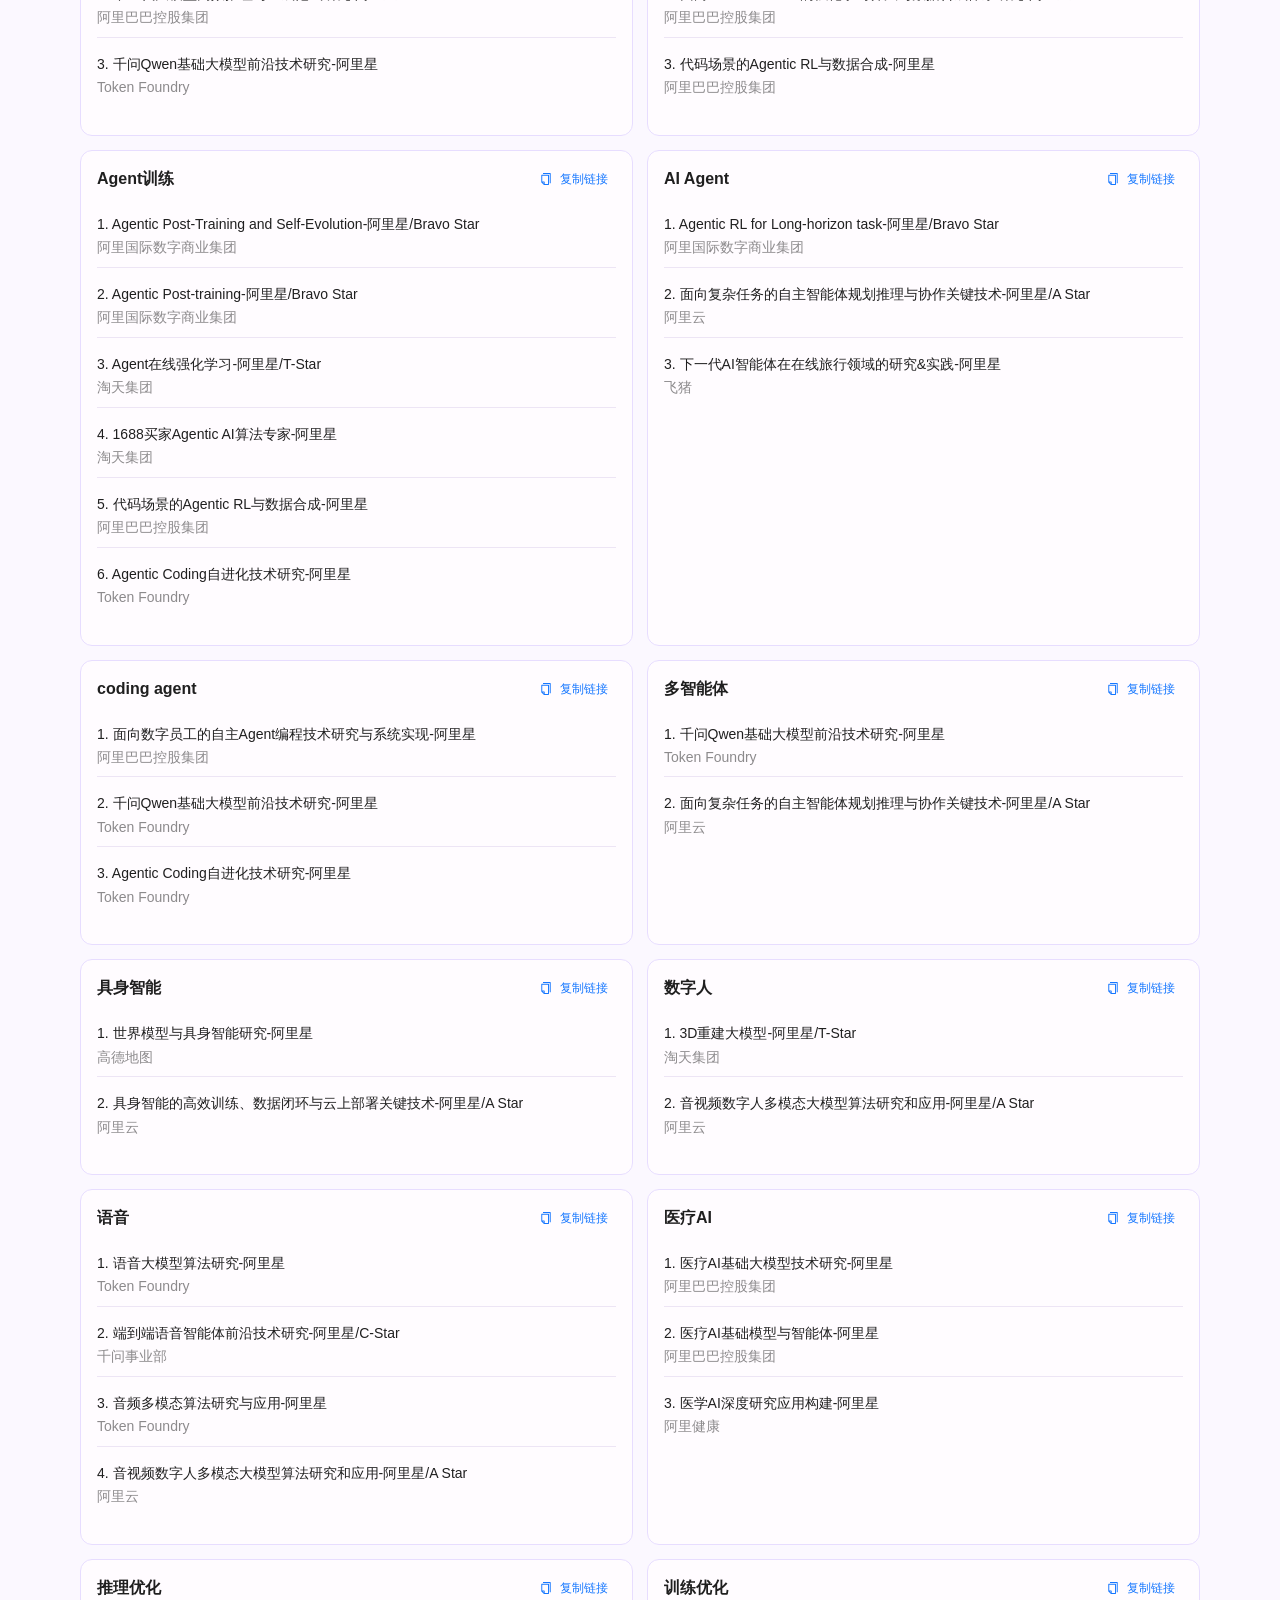
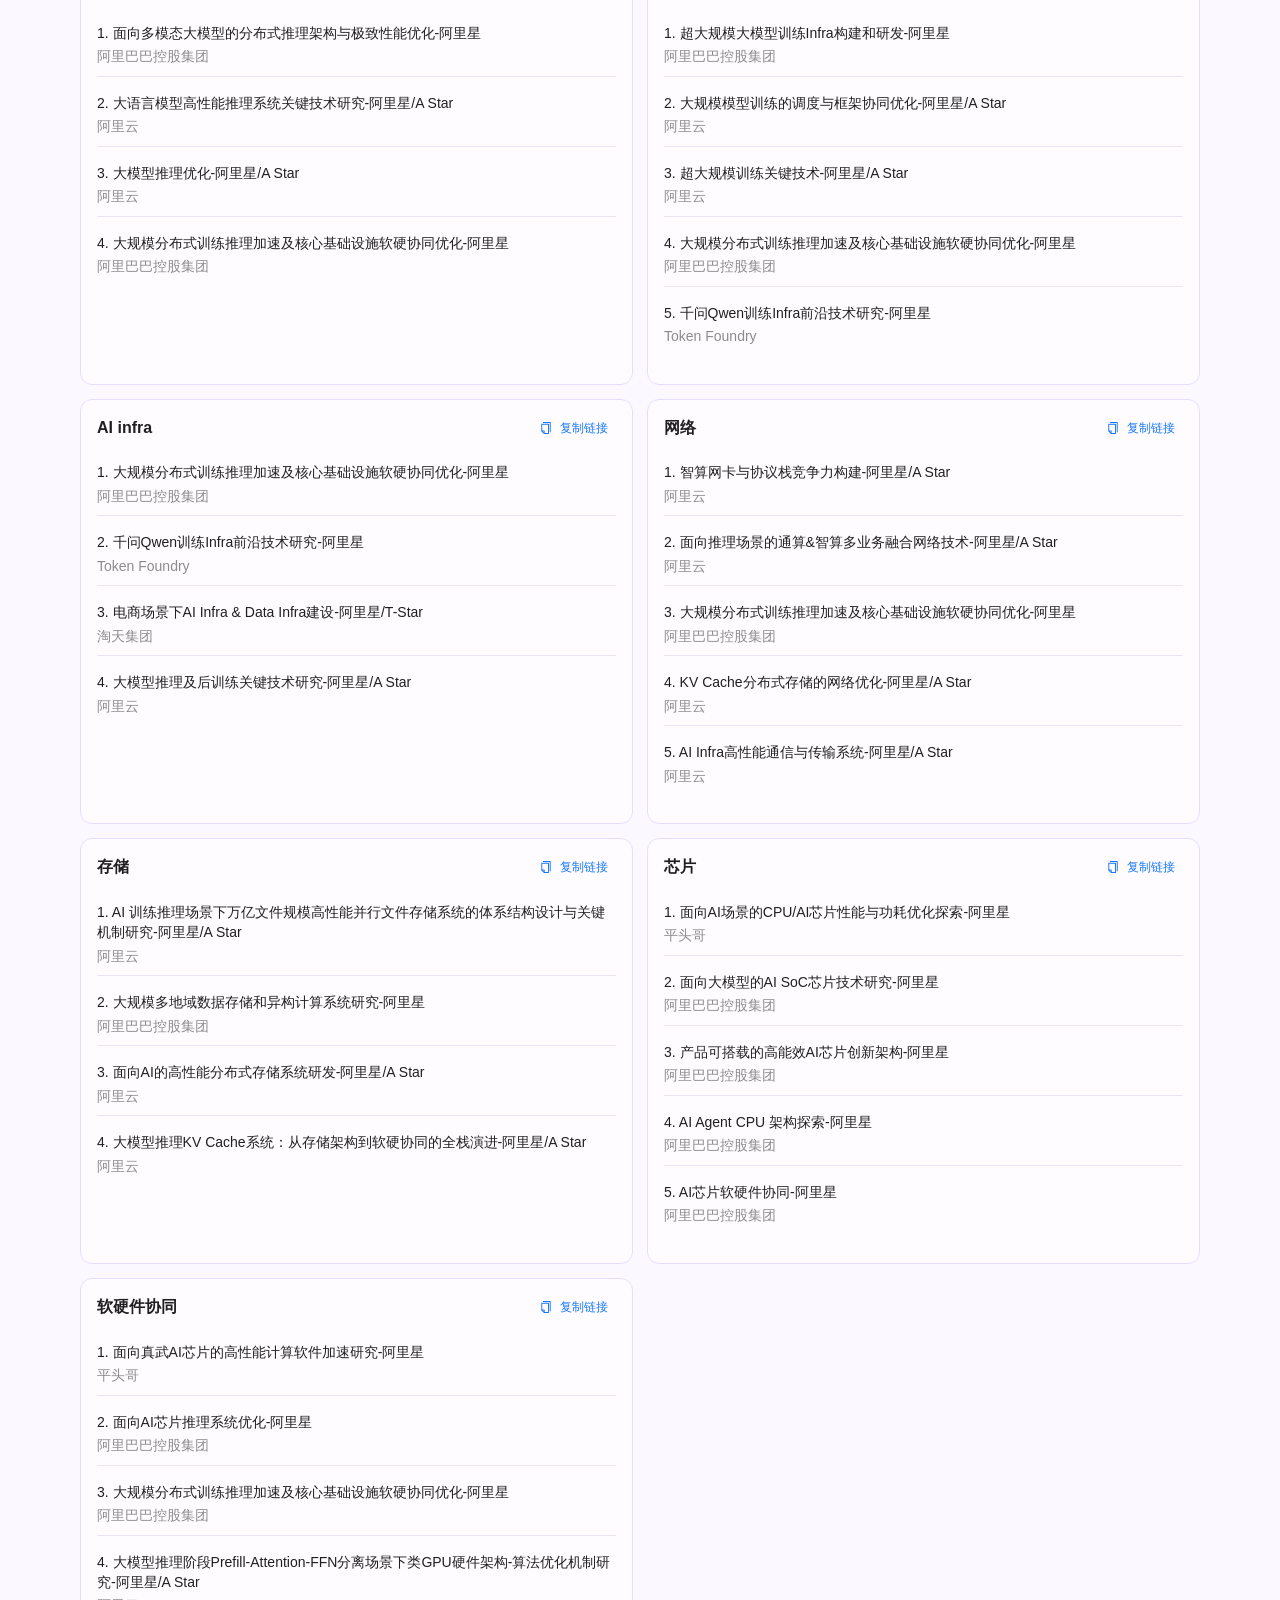
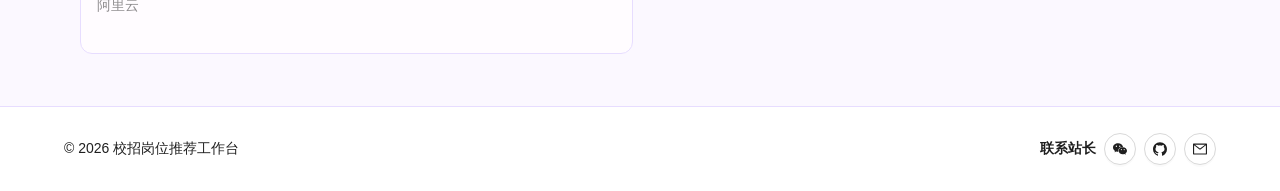
==== commit e3b81c39: "Add files via upload" ====
--- a/index.html
+++ b/index.html
@@ -6,7 +6,7 @@
     <meta name="description" content="输入研究方向或研究领域，快速推荐校招、实习和内推岗位。" />
     <title>校招岗位推荐工作台</title>
     <script src="./jobs-data.js"></script>
-    <script type="module" crossorigin src="./assets/index-B1P5qE5E.js"></script>
+    <script type="module" crossorigin src="./assets/index-7b866f98.js"></script>
     <link rel="stylesheet" crossorigin href="./assets/index-B9JKSL3u.css">
   </head>
   <body>
--- a/assets/index-B9JKSL3u.css
+++ b/assets/index-B9JKSL3u.css
@@ -1 +1 @@
-*{box-sizing:border-box}html{scroll-behavior:smooth}body{margin:0;min-width:320px;background:radial-gradient(circle at 78% 10%,rgba(255,79,216,.24),transparent 28%),radial-gradient(circle at 12% 18%,rgba(79,124,255,.18),transparent 30%),linear-gradient(135deg,#1a0b3f,#4422a7 42%,#8b3dff 72%,#ff57d7);background-attachment:fixed;color:#19102d}.ant-typography{line-height:1.55}.ant-typography h1,.ant-typography h2,.ant-typography h3,.ant-typography h4,h1.ant-typography,h2.ant-typography,h3.ant-typography,h4.ant-typography{margin-top:0;margin-bottom:0;line-height:1.22}.ant-card-head{min-height:68px;padding:0 22px}.ant-card-head-title,.ant-card-extra{padding:16px 0}.ant-card-body{padding:22px}.ant-list .ant-list-item{line-height:1.55}a{color:inherit;text-decoration:none}.app-shell{min-height:100vh;background:transparent}.top-nav{position:fixed;top:0;right:0;left:0;z-index:20;display:flex;align-items:center;justify-content:center;gap:clamp(42px,11vw,168px);min-height:46px;padding:0 clamp(18px,5vw,72px);background:linear-gradient(135deg,#1a0b3fe6,#3d1c95db 54%,#6f2ee8c7);-webkit-backdrop-filter:blur(12px);backdrop-filter:blur(12px)}.top-nav a{display:flex;align-items:center;justify-content:center;min-height:46px;width:fit-content;padding:0;color:#ffffffe0;font-size:clamp(13px,1.4vw,15px);font-weight:800;text-align:center;white-space:nowrap;background:transparent}.top-nav a:hover{color:#fff;background:transparent;text-shadow:0 0 18px rgba(255,255,255,.48)}.hero{position:relative;overflow:hidden;padding:clamp(56px,5.5vw,72px) clamp(18px,5vw,72px) clamp(20px,3vw,32px);background:radial-gradient(circle at 78% 28%,rgba(255,79,216,.38),transparent 26%),radial-gradient(circle at 72% 72%,rgba(79,124,255,.32),transparent 28%),linear-gradient(135deg,#1a0b3f,#4422a7 42%,#8b3dff 72%,#ff57d7)}.hero:before{position:absolute;top:0;right:0;bottom:0;left:0;pointer-events:none;content:"";background:linear-gradient(90deg,#19102d2e,#19102d05)}.hero-inner{position:relative;z-index:1;display:flex;min-height:clamp(150px,15vw,210px);flex-direction:column;justify-content:center;width:min(1120px,100%);margin-inline:auto}.hero-main{min-width:0;max-width:760px;text-align:left}.hero-tag{margin-bottom:16px;padding:7px 12px;color:#fff!important;background:#ffffff29!important;border-color:#ffffff47!important;border-radius:999px;font-weight:800;-webkit-backdrop-filter:blur(10px);backdrop-filter:blur(10px)}.hero h1{margin:0;color:#fff;font-size:clamp(42px,8vw,70px);font-weight:950;letter-spacing:0;line-height:1.02}.hero-actions .ant-btn-default{color:#fff;background:#ffffff26;border-color:#ffffff61;-webkit-backdrop-filter:blur(10px);backdrop-filter:blur(10px)}.hero-actions .ant-btn-default:hover{color:#fff!important;background:#ffffff38!important;border-color:#ffffffb3!important}.page-section{padding:52px clamp(18px,5vw,72px);background:#fbf8ffeb;-webkit-backdrop-filter:blur(10px);backdrop-filter:blur(10px)}.page-section+.page-section{margin-top:0}.section-heading{display:flex;align-items:flex-end;justify-content:space-between;gap:22px;width:min(1120px,100%);margin:0 auto 18px}.section-heading h2,.section-heading p{margin-bottom:0}.section-heading h2{color:#19102d;font-size:24px!important}.recommend-heading{align-items:center;margin-bottom:28px}.recommend-heading>div:first-child{min-width:0}.heading-controls{display:flex;flex:0 1 auto;flex-wrap:nowrap;align-items:center;justify-content:flex-end;gap:8px;width:auto;margin-left:auto}.heading-select{width:108px;min-width:0!important}.heading-select-department{width:132px}.heading-select-location{width:108px}.program-link-dropdown{color:#6730c6;border-color:#d9c7ff;font-weight:700}.program-link-dropdown:hover{color:#4b169f!important;border-color:#bfa5ff!important;box-shadow:0 8px 18px #6730c61f}.section-heading p{max-width:480px;color:#6d5f86;text-align:right}.result-panel,.job-section .ant-card{width:min(1120px,100%);margin-inline:auto;border-color:#e7ddff;box-shadow:0 22px 56px #5d21b62e}.collection-card{width:min(1120px,100%);margin-inline:auto}.recommend-search-area{width:min(1120px,100%);margin-inline:auto;margin-bottom:16px}.recommend-search-area .ant-input-search{width:100%}.result-panel{width:min(940px,100%)}.result-panel .ant-card-head-title h3,.job-section .ant-card-head-title h3{font-size:18px!important}.result-panel .ant-card-body,.result-panel .ant-tag,.result-panel .ant-empty-description{font-size:12px}.recent-searches{display:flex;flex-wrap:wrap;align-items:center;gap:6px;margin-top:8px;font-size:12px}.recent-searches .ant-typography{margin:0 2px 0 0;font-size:12px}.recent-search-chip{-webkit-appearance:none;-moz-appearance:none;appearance:none;max-width:160px;overflow:hidden;padding:2px 8px;color:#6730c6;text-overflow:ellipsis;white-space:nowrap;background:#6730c614;border:1px solid rgba(103,48,198,.14);border-radius:999px;cursor:pointer;font-size:12px;line-height:1.6}.recent-search-chip:hover{color:#4b169f;background:#6730c624;border-color:#6730c63d}.selected-bar{display:flex;flex-wrap:wrap;align-items:center;justify-content:space-between;gap:12px;margin-bottom:14px;padding:12px 14px;background:linear-gradient(135deg,#f4edff,#fff0fb);border:1px solid #e7ddff;border-radius:10px}.selected-bar .ant-typography,.selected-bar .ant-btn{font-size:12px}.panel-title{display:grid;gap:2px}.result-item{font-size:12px;padding:16px 18px!important;background:#fffcff;border:1px solid #e7ddff!important;border-radius:12px}.result-item:hover{background:linear-gradient(135deg,#fffcff,#f9f3ff)}.result-item+.result-item{margin-top:10px}.result-heading-block{display:grid;grid-template-columns:auto minmax(0,1fr);align-items:start;column-gap:4px}.result-heading-main{min-width:0}.result-job-title{font-size:16px!important;line-height:1.5!important}.result-index-inline{color:inherit;font-size:16px;font-weight:900;line-height:1.5}.result-job-meta{display:block}.result-content{min-width:0;font-size:12px}.result-content .ant-typography,.result-content .ant-checkbox-wrapper,.result-content .ant-btn{font-size:12px}.result-topline{display:flex;flex-wrap:wrap;align-items:flex-start;justify-content:space-between;gap:10px 14px}.result-topline>div{min-width:0;flex:1}.result-topline h4{margin:0 0 5px}.result-select{flex:0 0 auto;margin-left:auto;margin-top:0;white-space:nowrap}.result-actions{display:flex;flex-wrap:nowrap;align-items:center;margin-top:0}.result-actions-row{display:flex;flex-wrap:nowrap;align-items:center;justify-content:space-between;gap:10px;margin-top:10px;padding-top:0;width:100%}.collection-grid{display:grid;grid-template-columns:repeat(2,minmax(0,1fr));gap:14px}.collection-nav{display:flex;flex-wrap:wrap;gap:10px;margin-bottom:18px}.collection-nav-chip{display:inline-flex;align-items:center;min-height:32px;padding:6px 14px;color:#6730c6;background:linear-gradient(135deg,#fbf7ff,#efe4ff);border:1px solid #ded0ff;border-radius:999px;font-size:13px;font-weight:600}.collection-nav-chip:hover{color:#4b169f;border-color:#bfa5ff;box-shadow:0 8px 18px #6730c61f}.collection-item{scroll-margin-top:24px;display:flex;min-width:0;flex-direction:column;padding:16px;background:#fffcff;border:1px solid #e7ddff;border-radius:12px}.collection-header{display:flex;align-items:center;justify-content:space-between;gap:12px}.collection-title,.collection-more{display:block}.collection-title{font-size:16px}.collection-more{font-size:12px}.collection-job-list{display:grid;gap:8px;margin:14px 0 12px}.collection-job-row{display:grid;min-width:0;gap:3px;padding:8px 0;border-bottom:1px solid rgba(104,71,171,.12);font-size:14px;line-height:1.45}.collection-job-row .ant-typography{font-size:inherit}.collection-job-row:last-child{border-bottom:0}.collection-job-row:hover{color:#7c3aed}.collection-item .ant-empty{margin:18px 0}.collection-item .ant-btn{font-size:12px}.job-list{max-height:640px;overflow:auto;margin-top:14px}.job-row{display:grid;width:100%;gap:4px;padding:2px 0}.job-row:hover strong{color:#7c3aed}.site-footer{display:flex;flex-wrap:wrap;align-items:center;justify-content:space-between;gap:14px;padding:26px clamp(18px,5vw,72px);background:#ffffffd1;border-top:1px solid #e7ddff}.qr-image{width:min(300px,calc(100vw - 64px));max-height:420px;object-fit:contain;border-radius:10px}@media (max-width: 760px){.top-nav{justify-content:center;gap:clamp(16px,6vw,34px);min-height:44px;padding:0 12px}.top-nav a{min-height:44px;padding:0;font-size:clamp(11px,3.2vw,13px);line-height:1.25}.ant-card-head{min-height:auto;padding:0 16px}.ant-card-head-title,.ant-card-extra{padding:13px 0}.ant-card-body{padding:16px}.hero{padding:54px 18px 20px}.hero-inner{min-height:150px}.hero-tag{margin-bottom:12px}.hero h1{font-size:40px;line-height:1.08}.page-section{padding:38px 18px}.section-heading{display:grid;gap:8px;margin-bottom:14px}.recommend-heading{display:flex;align-items:center;justify-content:space-between;flex-wrap:wrap;gap:8px;margin-bottom:16px}.recommend-heading h2{white-space:nowrap}.heading-controls{flex:0 1 auto;gap:4px;width:auto;margin-left:auto}.heading-select,.heading-select-department{width:74px;min-width:0}.heading-select-location{width:66px}.program-link-dropdown{width:auto;padding-inline:6px;font-size:13px}.section-heading p{max-width:none;text-align:left}.result-topline{display:grid;gap:8px}.result-select{justify-self:auto;margin-left:auto;margin-top:0}.result-actions-row{align-items:center;flex-direction:row;justify-content:space-between}.collection-grid{grid-template-columns:1fr}.selected-bar{gap:10px;padding:10px 12px}.result-item{padding:14px!important}.result-actions{flex-wrap:nowrap;margin-top:10px}.site-footer{padding:20px 18px}}
+*{box-sizing:border-box}html{scroll-behavior:smooth}body{margin:0;min-width:320px;background:radial-gradient(circle at 78% 10%,rgba(255,79,216,.24),transparent 28%),radial-gradient(circle at 12% 18%,rgba(79,124,255,.18),transparent 30%),linear-gradient(135deg,#1a0b3f,#4422a7 42%,#8b3dff 72%,#ff57d7);background-attachment:fixed;color:#19102d}.ant-typography{line-height:1.55}.ant-typography h1,.ant-typography h2,.ant-typography h3,.ant-typography h4,h1.ant-typography,h2.ant-typography,h3.ant-typography,h4.ant-typography{margin-top:0;margin-bottom:0;line-height:1.22}.ant-card-head{min-height:68px;padding:0 22px}.ant-card-head-title,.ant-card-extra{padding:16px 0}.ant-card-body{padding:22px}.ant-list .ant-list-item{line-height:1.55}a{color:inherit;text-decoration:none}.app-shell{min-height:100vh;background:transparent}.top-nav{position:fixed;top:0;right:0;left:0;z-index:20;display:flex;align-items:center;justify-content:center;gap:clamp(28px,7vw,112px);min-height:46px;padding:0 clamp(18px,5vw,72px);background:linear-gradient(135deg,#1a0b3fe6,#3d1c95db 54%,#6f2ee8c7);-webkit-backdrop-filter:blur(12px);backdrop-filter:blur(12px)}.top-nav a{display:flex;align-items:center;justify-content:center;min-height:46px;width:fit-content;padding:0;color:#ffffffe0;font-size:clamp(13px,1.4vw,15px);font-weight:800;text-align:center;white-space:nowrap;background:transparent}.top-nav a:hover{color:#fff;background:transparent;text-shadow:0 0 18px rgba(255,255,255,.48)}.hero{position:relative;overflow:hidden;padding:clamp(56px,5.5vw,72px) clamp(18px,5vw,72px) clamp(20px,3vw,32px);background:radial-gradient(circle at 78% 28%,rgba(255,79,216,.38),transparent 26%),radial-gradient(circle at 72% 72%,rgba(79,124,255,.32),transparent 28%),linear-gradient(135deg,#1a0b3f,#4422a7 42%,#8b3dff 72%,#ff57d7)}.hero:before{position:absolute;top:0;right:0;bottom:0;left:0;pointer-events:none;content:"";background:linear-gradient(90deg,#19102d2e,#19102d05)}.hero-inner{position:relative;z-index:1;display:flex;min-height:clamp(150px,15vw,210px);flex-direction:column;justify-content:center;width:min(1120px,100%);margin-inline:auto}.hero-main{min-width:0;max-width:760px;text-align:left}.hero-tag{margin-bottom:16px;padding:7px 12px;color:#fff!important;background:#ffffff29!important;border-color:#ffffff47!important;border-radius:999px;font-weight:800;-webkit-backdrop-filter:blur(10px);backdrop-filter:blur(10px)}.hero h1{margin:0;color:#fff;font-size:clamp(42px,8vw,70px);font-weight:950;letter-spacing:0;line-height:1.02}.hero-actions .ant-btn-default{color:#fff;background:#ffffff26;border-color:#ffffff61;-webkit-backdrop-filter:blur(10px);backdrop-filter:blur(10px)}.hero-actions .ant-btn-default:hover{color:#fff!important;background:#ffffff38!important;border-color:#ffffffb3!important}.page-section{padding:52px clamp(18px,5vw,72px);background:#fbf8ffeb;-webkit-backdrop-filter:blur(10px);backdrop-filter:blur(10px)}.page-section+.page-section{margin-top:0}.section-heading{display:flex;align-items:flex-end;justify-content:space-between;gap:22px;width:min(1120px,100%);margin:0 auto 18px}.section-heading h2,.section-heading p{margin-bottom:0}.section-heading h2{color:#19102d;font-size:24px!important}.recommend-heading{align-items:center;margin-bottom:28px}.recommend-heading>div:first-child{min-width:0}.heading-controls{display:flex;flex:0 1 auto;flex-wrap:nowrap;align-items:center;justify-content:flex-end;gap:8px;width:auto;margin-left:auto}.heading-select{width:108px;min-width:0!important}.heading-select-department{width:132px}.heading-select-location{width:108px}.program-link-dropdown{color:#6730c6;border-color:#d9c7ff;font-weight:700}.program-link-dropdown:hover{color:#4b169f!important;border-color:#bfa5ff!important;box-shadow:0 8px 18px #6730c61f}.section-heading p{max-width:480px;color:#6d5f86;text-align:right}.result-panel,.job-section .ant-card{width:min(1120px,100%);margin-inline:auto;border-color:#e7ddff;box-shadow:0 22px 56px #5d21b62e}.collection-card{width:min(1120px,100%);margin-inline:auto}.recommend-search-area{width:min(1120px,100%);margin-inline:auto;margin-bottom:16px}.recommend-search-area .ant-input-search{width:100%}.result-panel{width:min(940px,100%)}.result-panel .ant-card-head-title h3,.job-section .ant-card-head-title h3{font-size:18px!important}.result-panel .ant-card-body,.result-panel .ant-tag,.result-panel .ant-empty-description{font-size:12px}.recent-searches{display:flex;flex-wrap:wrap;align-items:center;gap:6px;margin-top:8px;font-size:12px}.recent-searches .ant-typography{margin:0 2px 0 0;font-size:12px}.recent-search-chip{-webkit-appearance:none;-moz-appearance:none;appearance:none;max-width:160px;overflow:hidden;padding:2px 8px;color:#6730c6;text-overflow:ellipsis;white-space:nowrap;background:#6730c614;border:1px solid rgba(103,48,198,.14);border-radius:999px;cursor:pointer;font-size:12px;line-height:1.6}.recent-search-chip:hover{color:#4b169f;background:#6730c624;border-color:#6730c63d}.selected-bar{display:flex;flex-wrap:wrap;align-items:center;justify-content:space-between;gap:12px;margin-bottom:14px;padding:12px 14px;background:linear-gradient(135deg,#f4edff,#fff0fb);border:1px solid #e7ddff;border-radius:10px}.selected-bar .ant-typography,.selected-bar .ant-btn{font-size:12px}.panel-title{display:grid;gap:2px}.result-item{font-size:12px;padding:16px 18px!important;background:#fffcff;border:1px solid #e7ddff!important;border-radius:12px}.result-item:hover{background:linear-gradient(135deg,#fffcff,#f9f3ff)}.result-item+.result-item{margin-top:10px}.result-heading-block{display:grid;grid-template-columns:auto minmax(0,1fr);align-items:start;column-gap:4px}.result-heading-main{min-width:0}.result-job-title{font-size:16px!important;line-height:1.5!important}.result-index-inline{color:inherit;font-size:16px;font-weight:900;line-height:1.5}.result-job-meta{display:block}.result-content{min-width:0;font-size:12px}.result-content .ant-typography,.result-content .ant-checkbox-wrapper,.result-content .ant-btn{font-size:12px}.result-topline{display:flex;flex-wrap:wrap;align-items:flex-start;justify-content:space-between;gap:10px 14px}.result-topline>div{min-width:0;flex:1}.result-topline h4{margin:0 0 5px}.result-select{flex:0 0 auto;margin-left:auto;margin-top:0;white-space:nowrap}.result-actions{display:flex;flex-wrap:nowrap;align-items:center;margin-top:0}.result-actions-row{display:flex;flex-wrap:nowrap;align-items:center;justify-content:space-between;gap:10px;margin-top:10px;padding-top:0;width:100%}.collection-grid{display:grid;grid-template-columns:repeat(2,minmax(0,1fr));gap:14px}.collection-nav{display:flex;flex-wrap:wrap;gap:10px;margin-bottom:18px}.collection-nav-chip{display:inline-flex;align-items:center;min-height:32px;padding:6px 14px;color:#6730c6;background:linear-gradient(135deg,#fbf7ff,#efe4ff);border:1px solid #ded0ff;border-radius:999px;font-size:13px;font-weight:600}.collection-nav-chip:hover{color:#4b169f;border-color:#bfa5ff;box-shadow:0 8px 18px #6730c61f}.collection-item{scroll-margin-top:24px;display:flex;min-width:0;flex-direction:column;padding:16px;background:#fffcff;border:1px solid #e7ddff;border-radius:12px}.collection-header{display:flex;align-items:center;justify-content:space-between;gap:12px}.collection-title,.collection-more{display:block}.collection-title{font-size:16px}.collection-more{font-size:12px}.collection-job-list{display:grid;gap:8px;margin:14px 0 12px}.collection-job-row{display:grid;min-width:0;gap:3px;padding:8px 0;border-bottom:1px solid rgba(104,71,171,.12);font-size:14px;line-height:1.45}.collection-job-row .ant-typography{font-size:inherit}.collection-job-row:last-child{border-bottom:0}.collection-job-row:hover{color:#7c3aed}.collection-item .ant-empty{margin:18px 0}.collection-item .ant-btn{font-size:12px}.job-list{max-height:640px;overflow:auto;margin-top:14px}.job-row{display:grid;width:100%;gap:4px;padding:2px 0}.job-row:hover strong{color:#7c3aed}.site-footer{display:flex;flex-wrap:wrap;align-items:center;justify-content:space-between;gap:14px;padding:26px clamp(18px,5vw,72px);background:#ffffffd1;border-top:1px solid #e7ddff}.qr-image{width:min(300px,calc(100vw - 64px));max-height:420px;object-fit:contain;border-radius:10px}@media (max-width: 760px){.top-nav{justify-content:center;gap:clamp(12px,4vw,24px);min-height:44px;padding:0 12px}.top-nav a{min-height:44px;padding:0;font-size:clamp(11px,3.2vw,13px);line-height:1.25}.ant-card-head{min-height:auto;padding:0 16px}.ant-card-head-title,.ant-card-extra{padding:13px 0}.ant-card-body{padding:16px}.hero{padding:54px 18px 20px}.hero-inner{min-height:150px}.hero-tag{margin-bottom:12px}.hero h1{font-size:40px;line-height:1.08}.page-section{padding:38px 18px}.section-heading{display:grid;gap:8px;margin-bottom:14px}.recommend-heading{display:flex;align-items:center;justify-content:space-between;flex-wrap:wrap;gap:8px;margin-bottom:16px}.recommend-heading h2{white-space:nowrap}.heading-controls{flex:0 1 auto;gap:4px;width:auto;margin-left:auto}.heading-select,.heading-select-department{width:74px;min-width:0}.heading-select-location{width:66px}.program-link-dropdown{width:auto;padding-inline:6px;font-size:13px}.section-heading p{max-width:none;text-align:left}.result-topline{display:grid;gap:8px}.result-select{justify-self:auto;margin-left:auto;margin-top:0}.result-actions-row{align-items:center;flex-direction:row;justify-content:space-between}.collection-grid{grid-template-columns:1fr}.selected-bar{gap:10px;padding:10px 12px}.result-item{padding:14px!important}.result-actions{flex-wrap:nowrap;margin-top:10px}.site-footer{padding:20px 18px}}
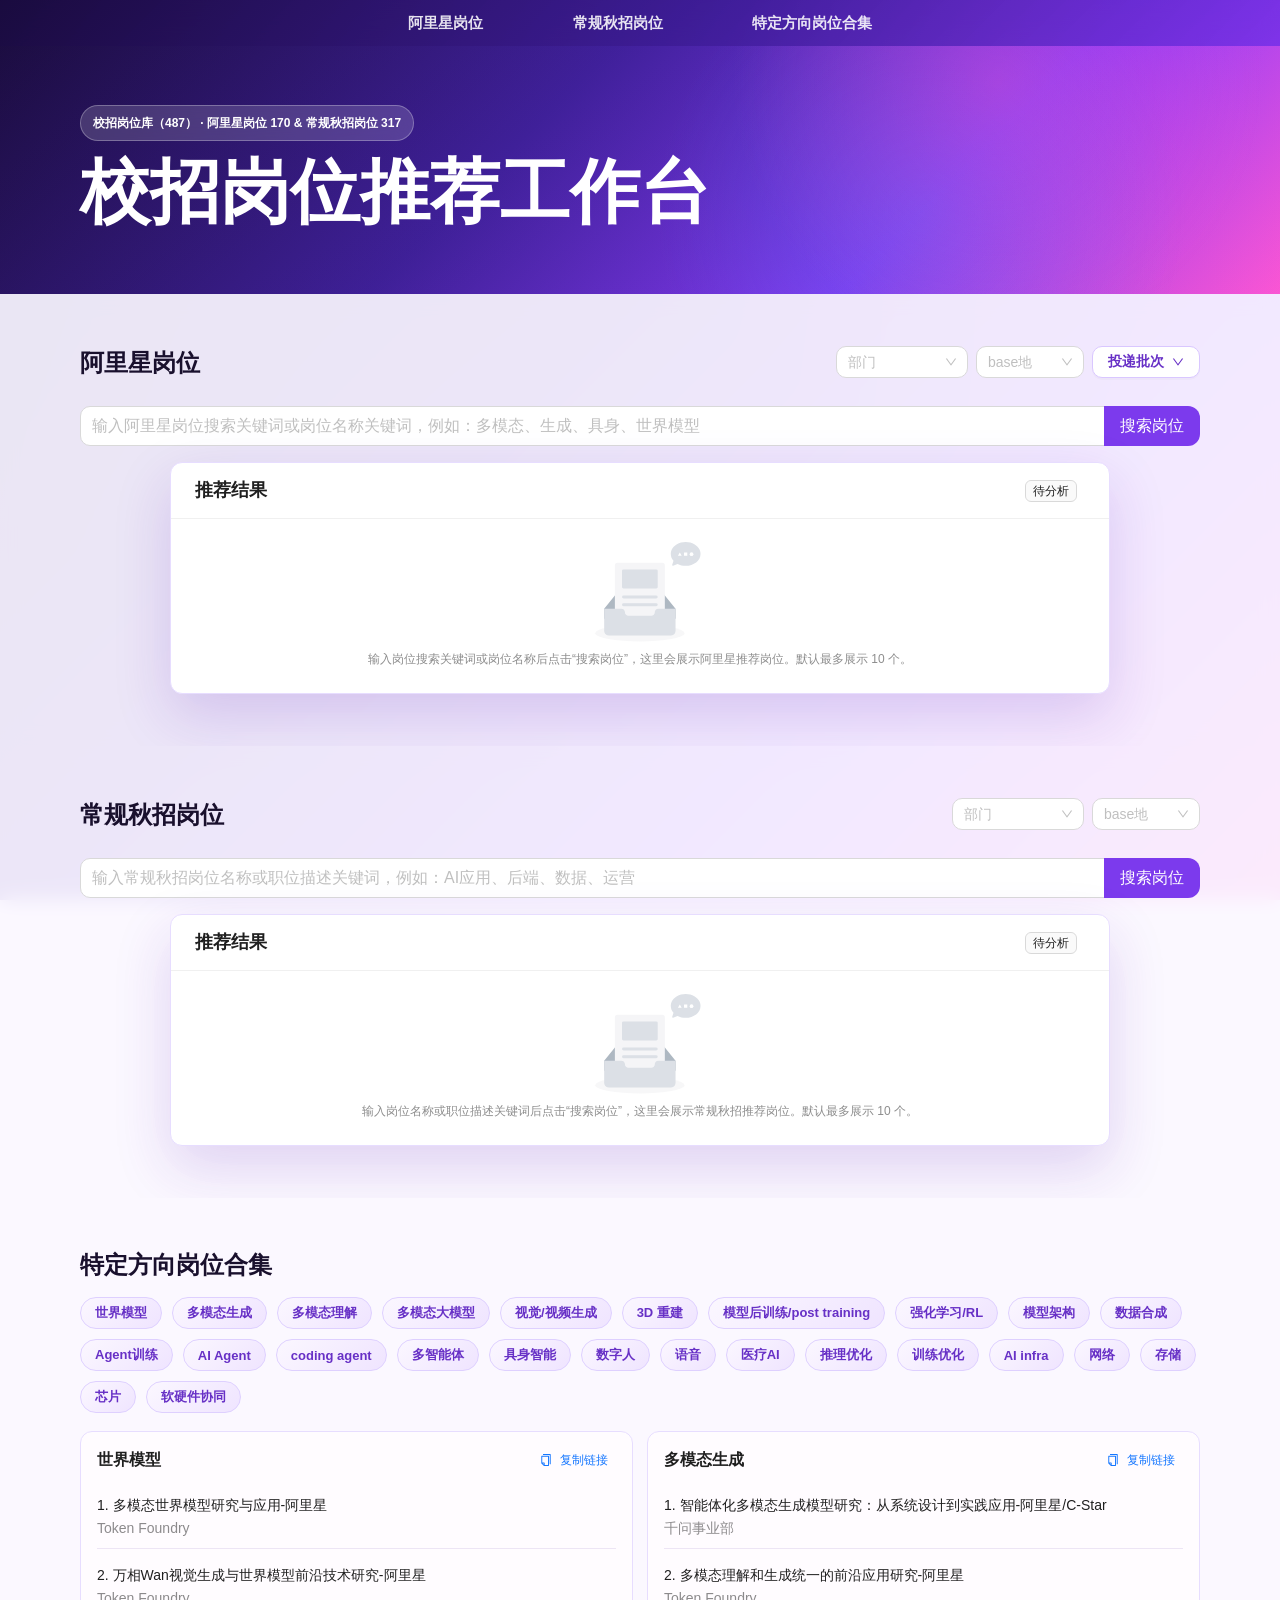
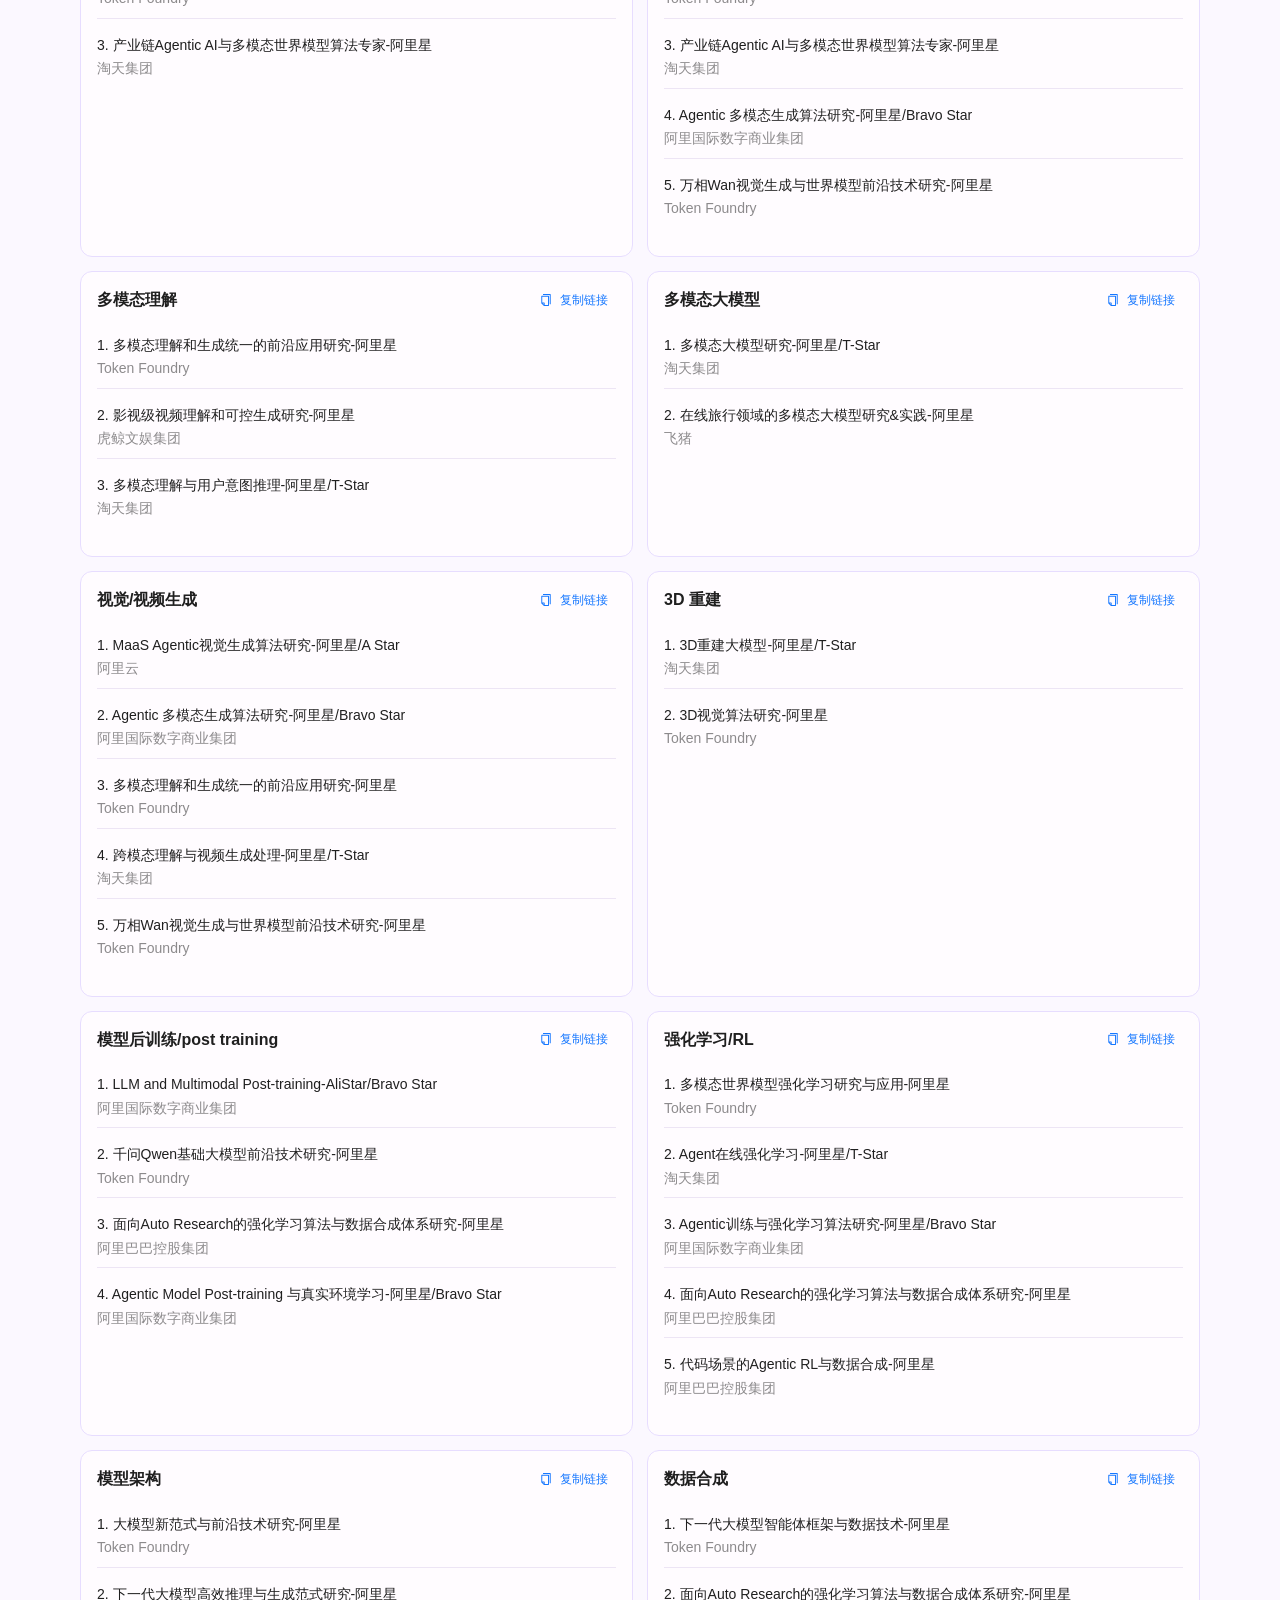
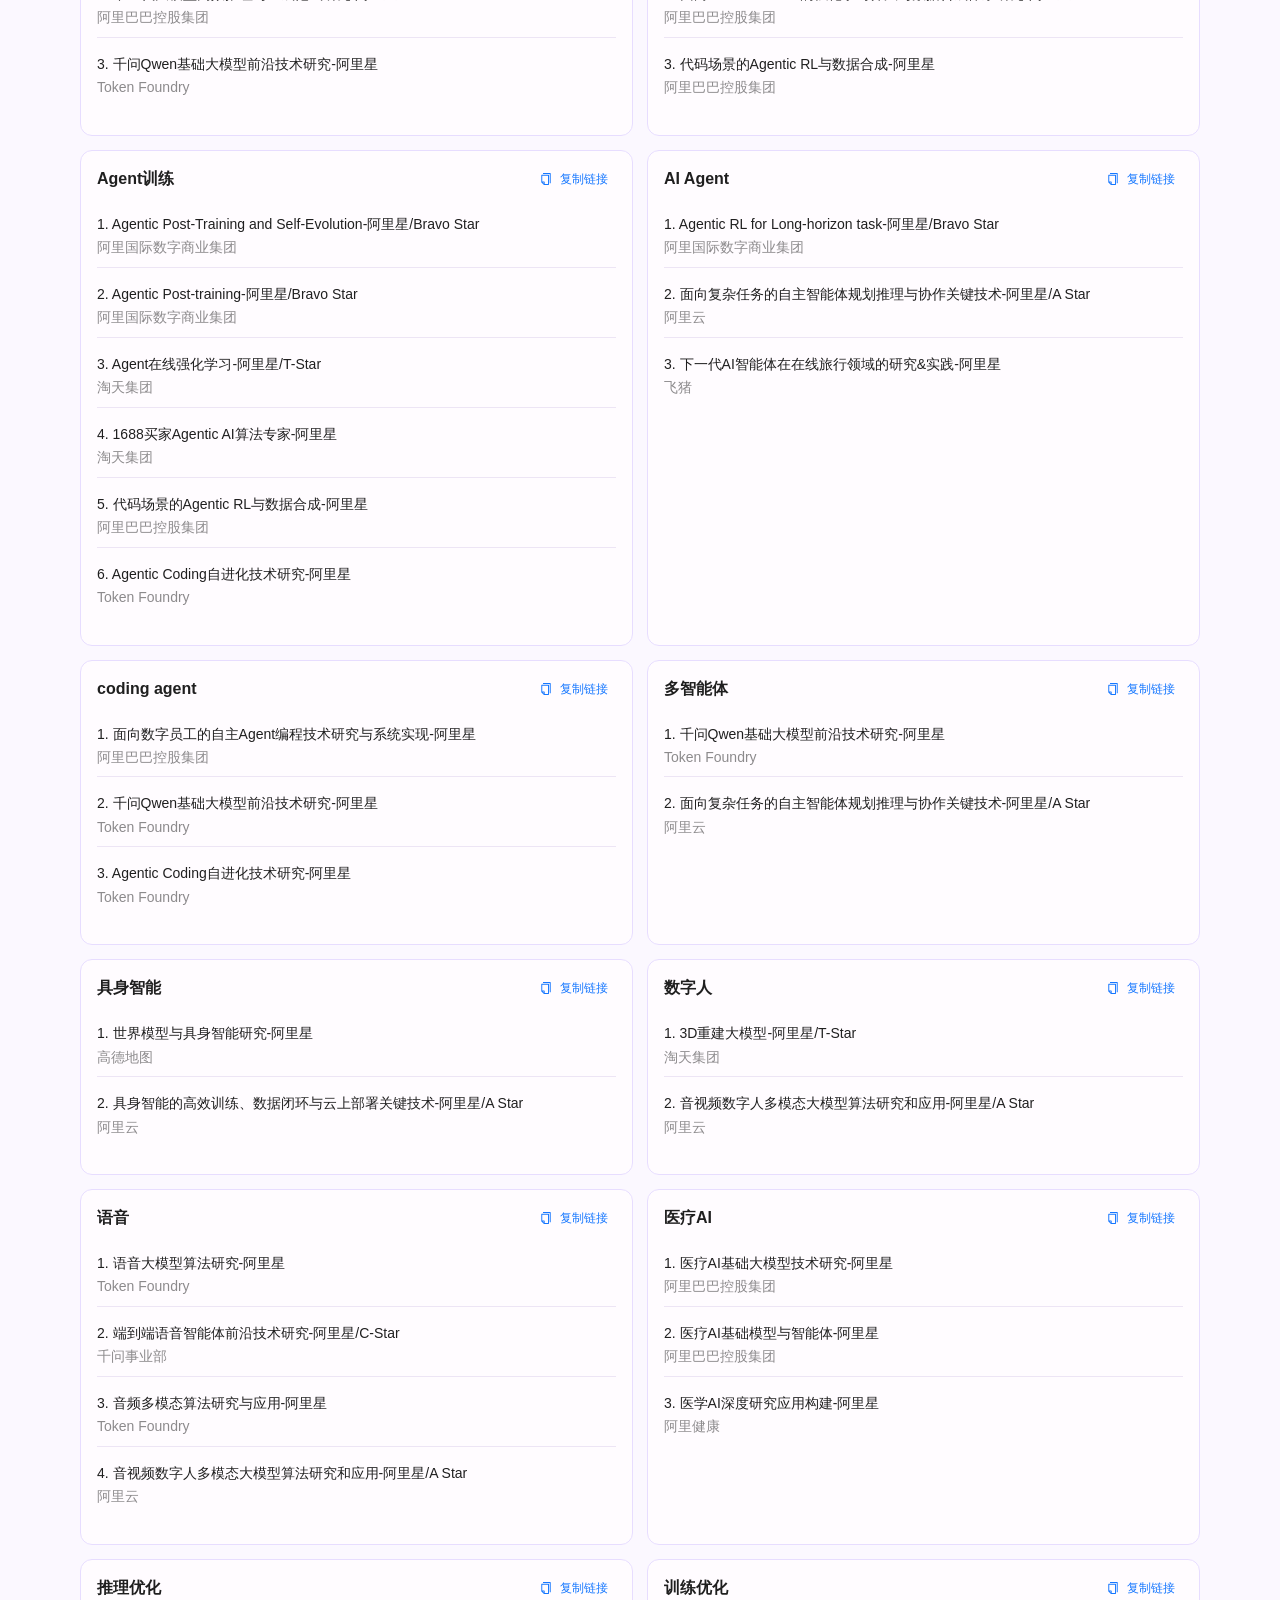
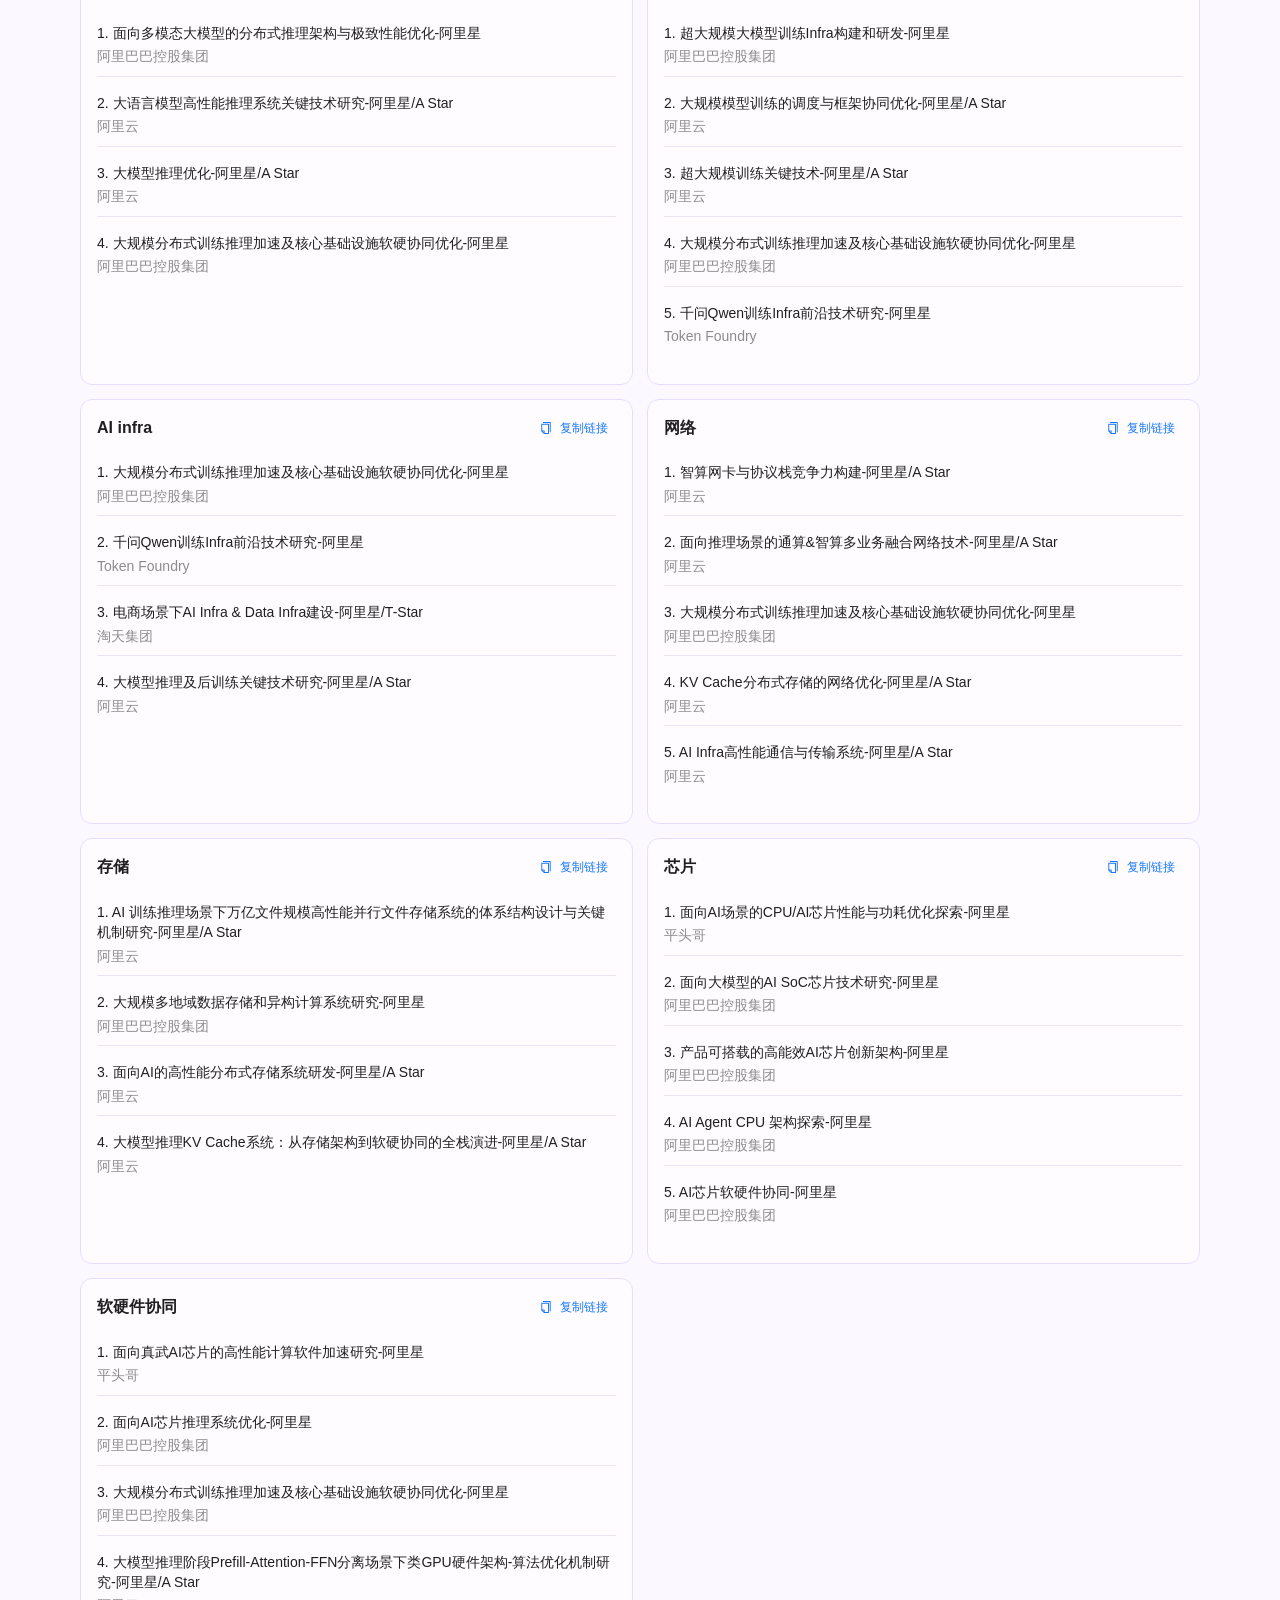
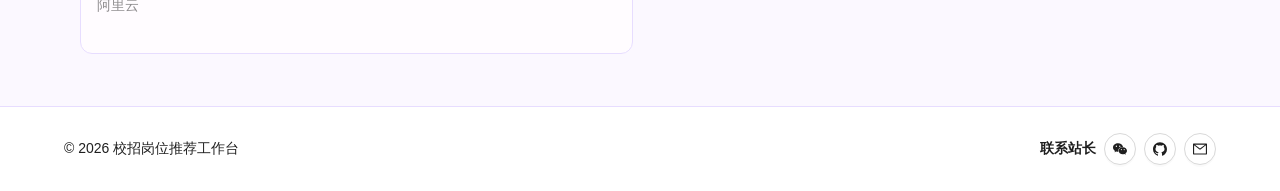
==== commit 1b79f09f: "Add files via upload" ====
--- a/index.html
+++ b/index.html
@@ -5,8 +5,8 @@
     <meta name="viewport" content="width=device-width, initial-scale=1.0" />
     <meta name="description" content="输入研究方向或研究领域，快速推荐校招、实习和内推岗位。" />
     <title>校招岗位推荐工作台</title>
-    <script src="./jobs-data.js"></script>
-    <script type="module" crossorigin src="./assets/index-7b866f98.js"></script>
+    <script src="./jobs-data.js?v=20260906"></script>
+    <script type="module" crossorigin src="./assets/index-2bbcc6b9.js"></script>
     <link rel="stylesheet" crossorigin href="./assets/index-B9JKSL3u.css">
   </head>
   <body>
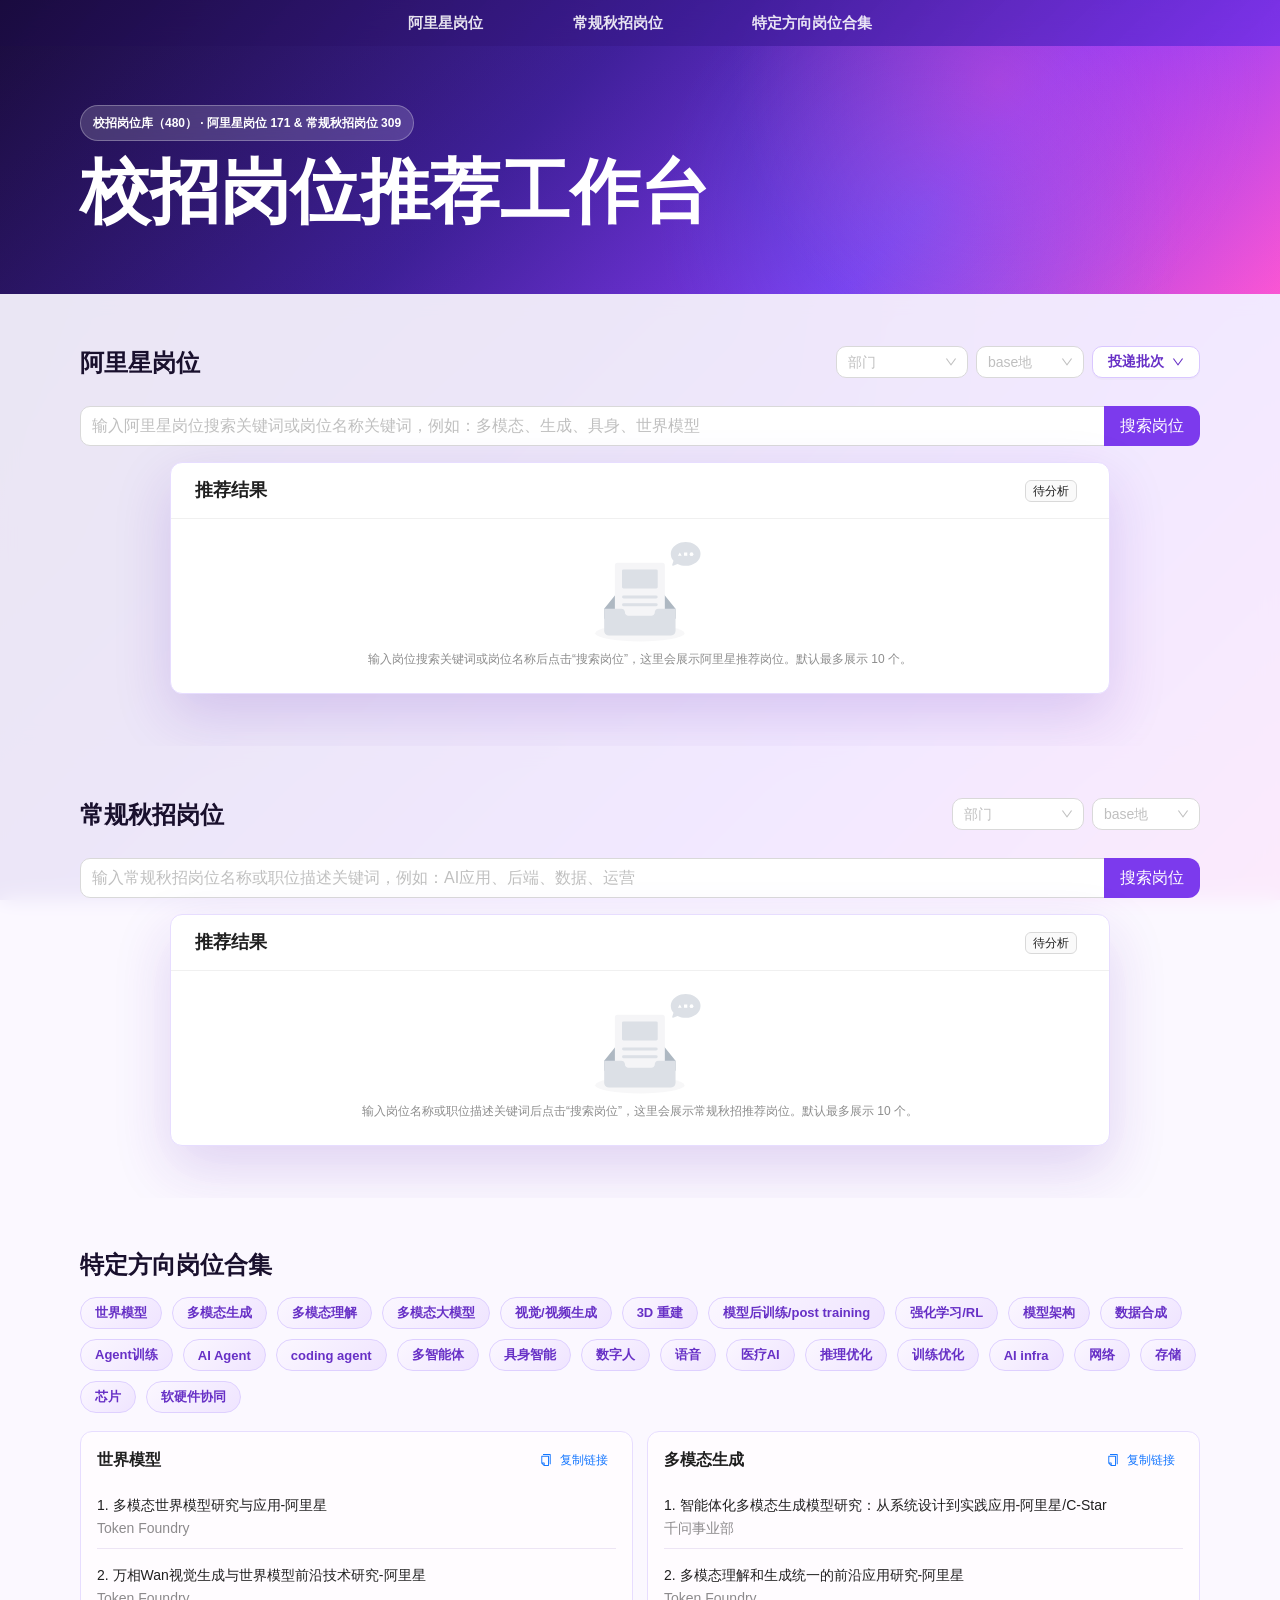
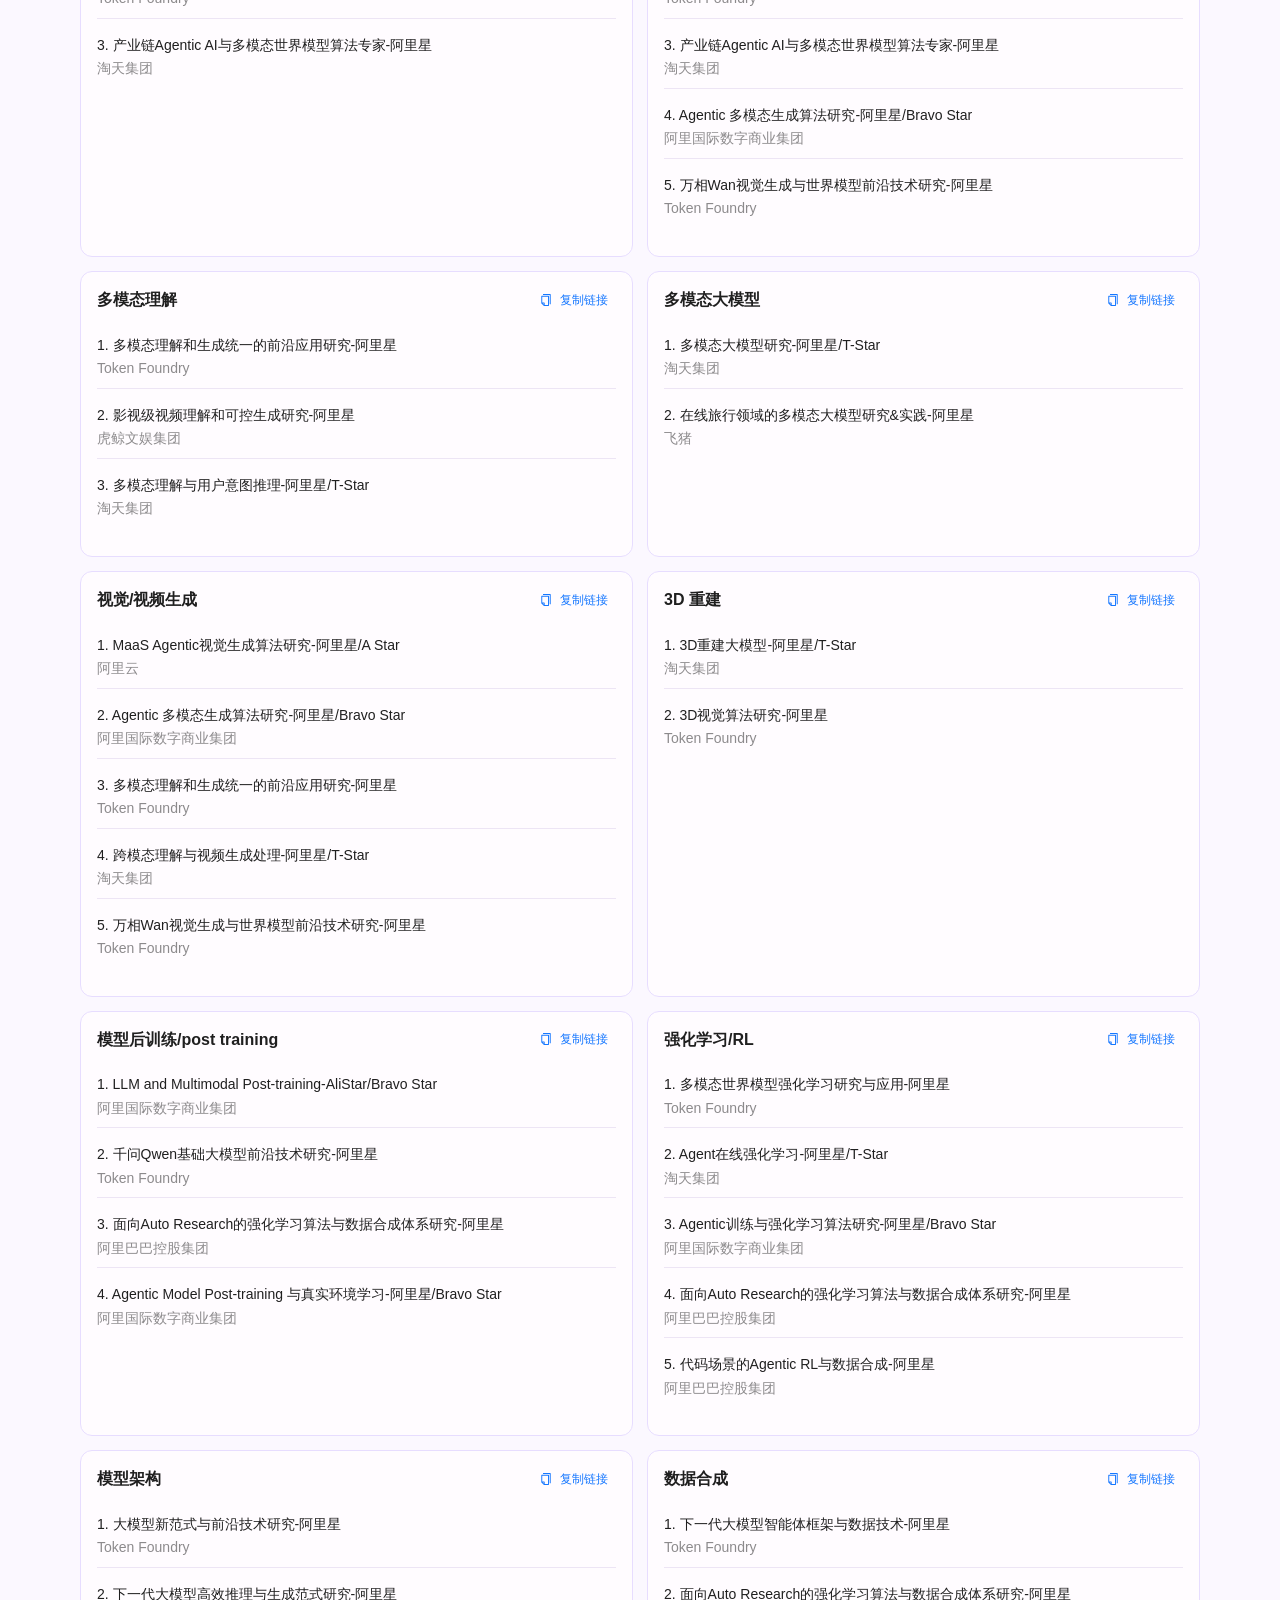
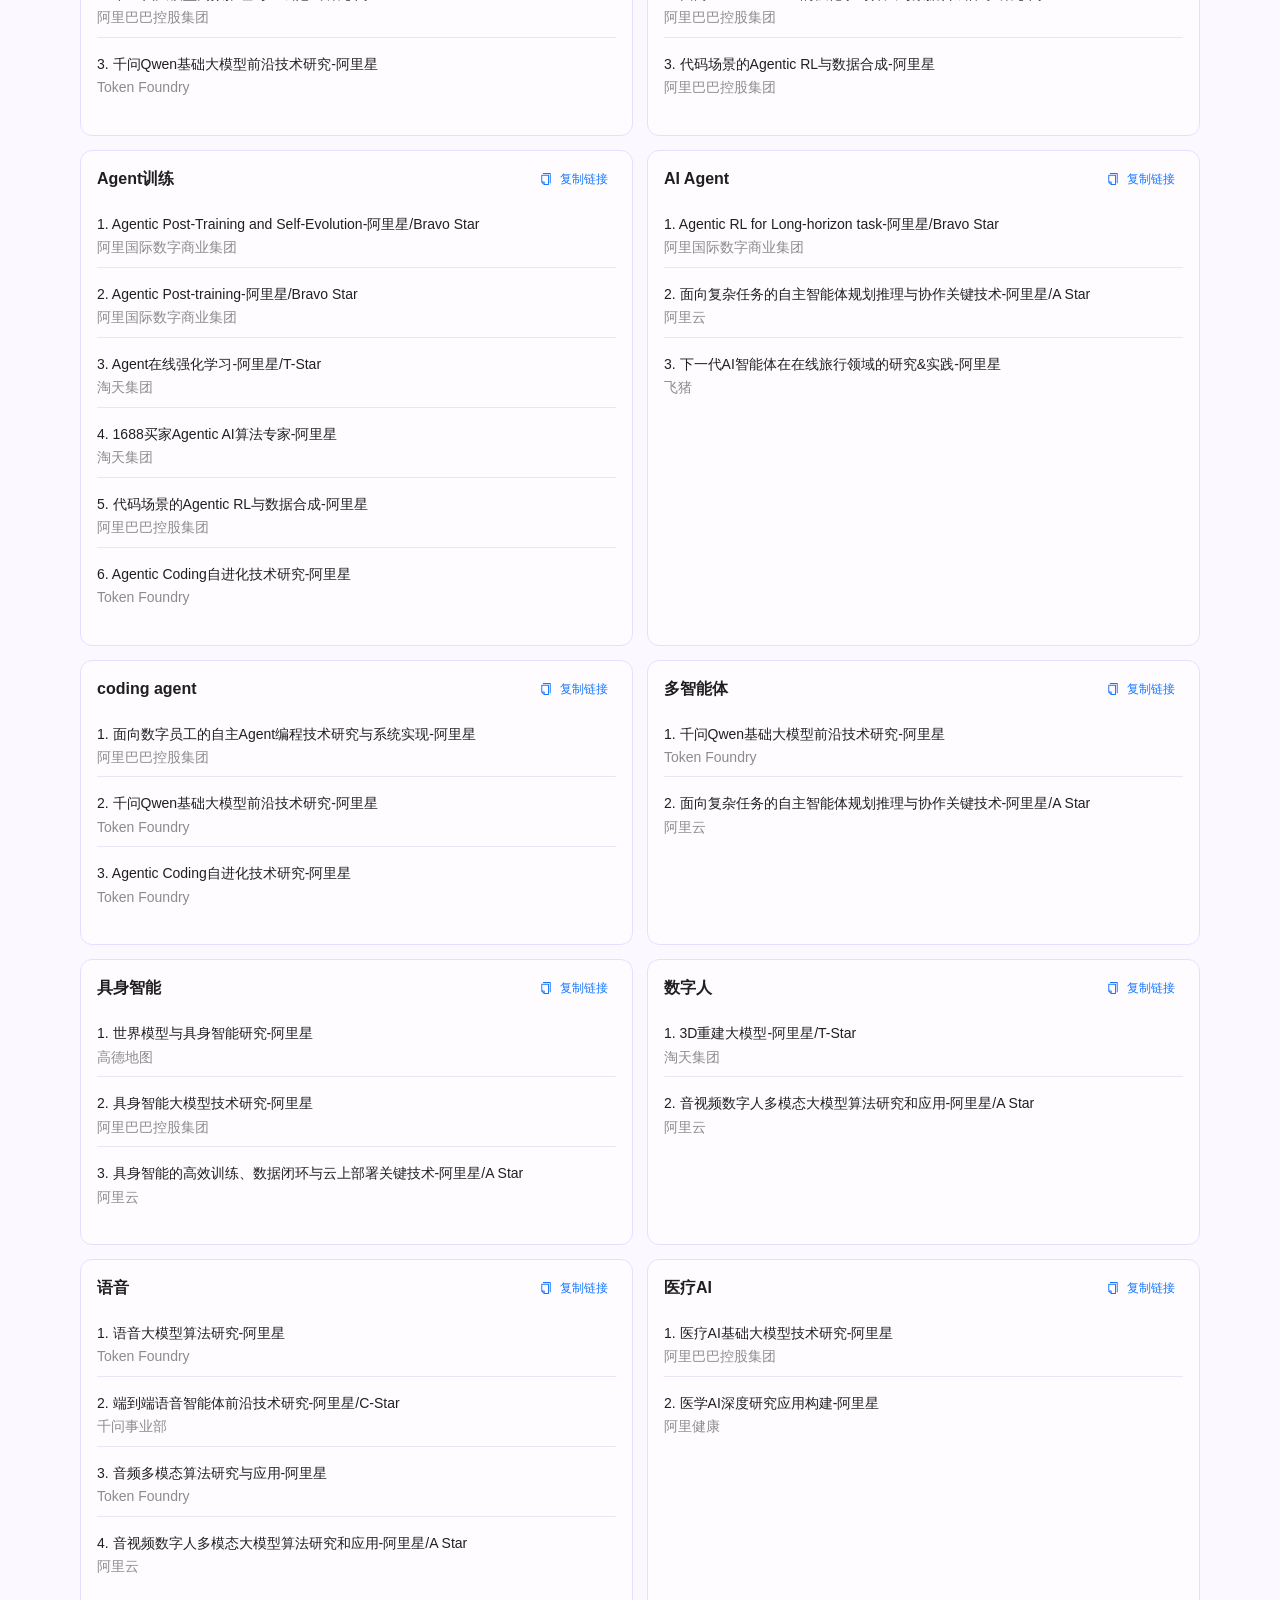
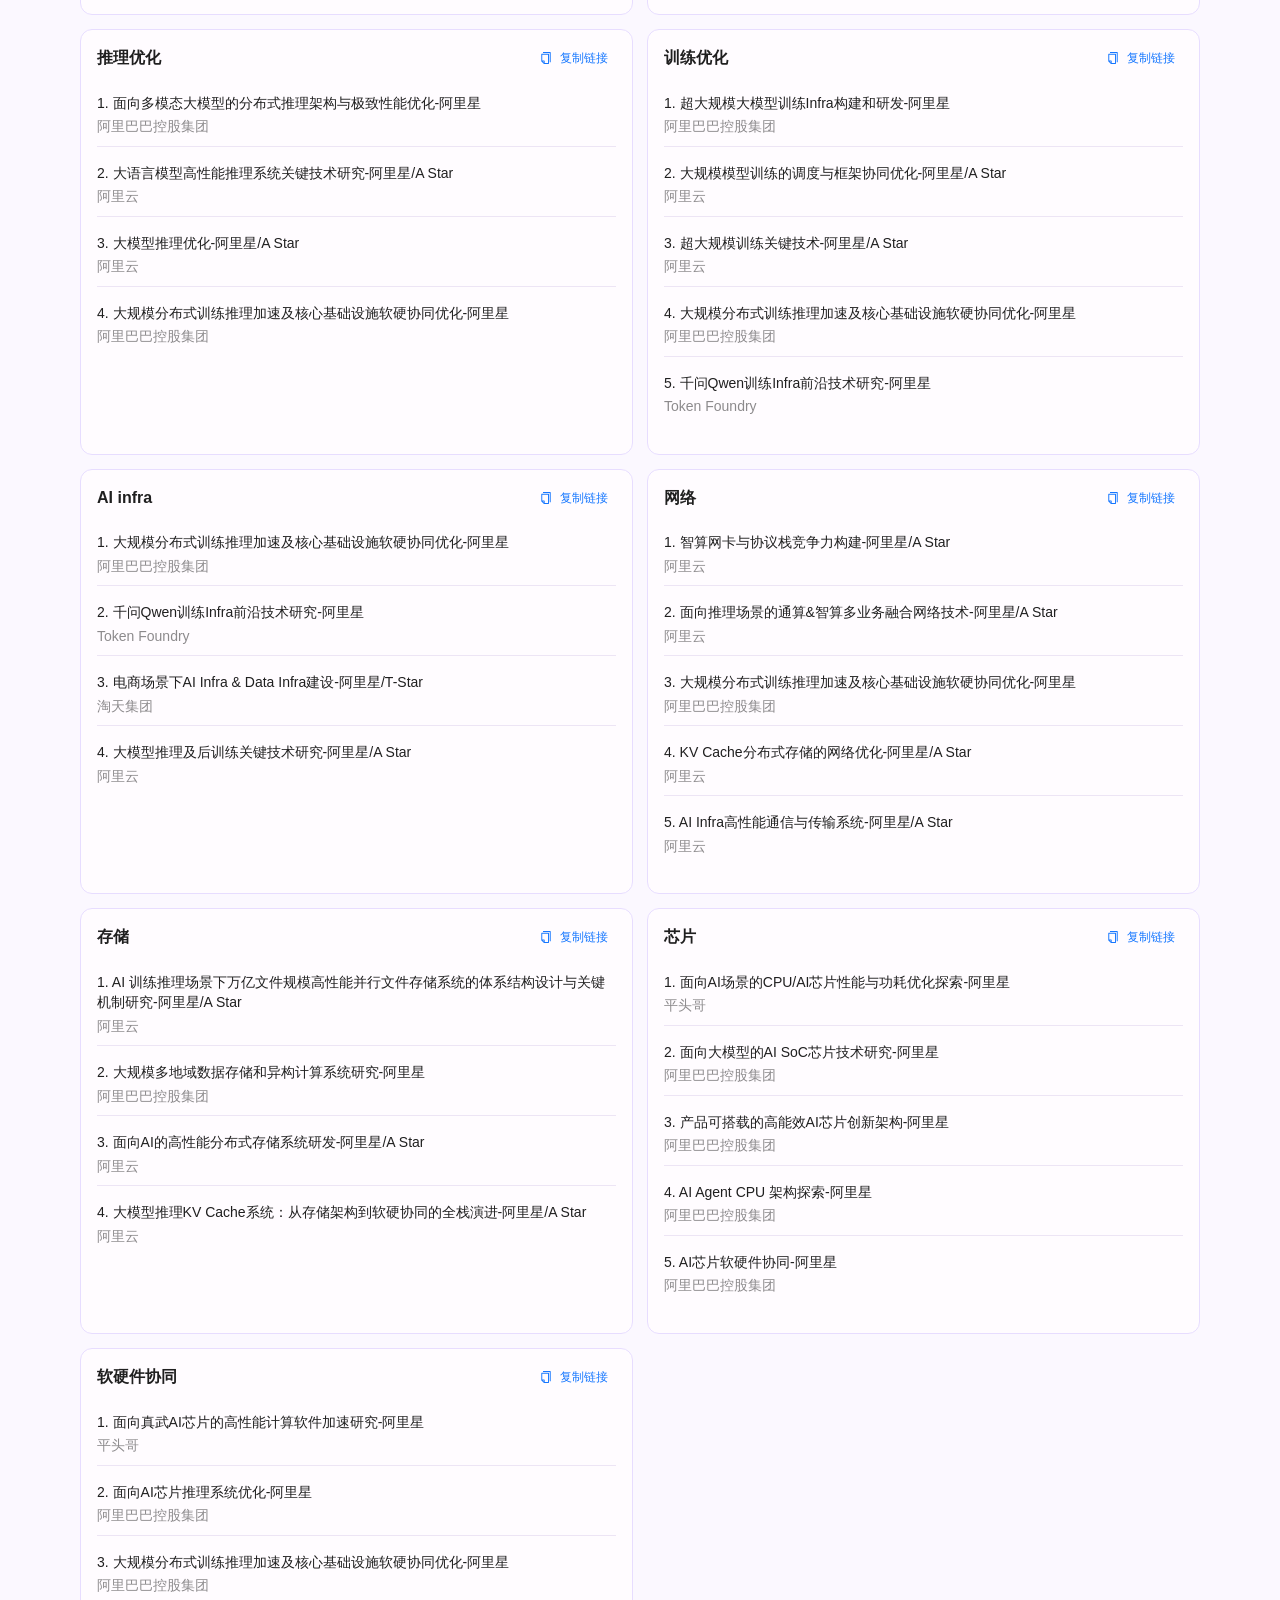
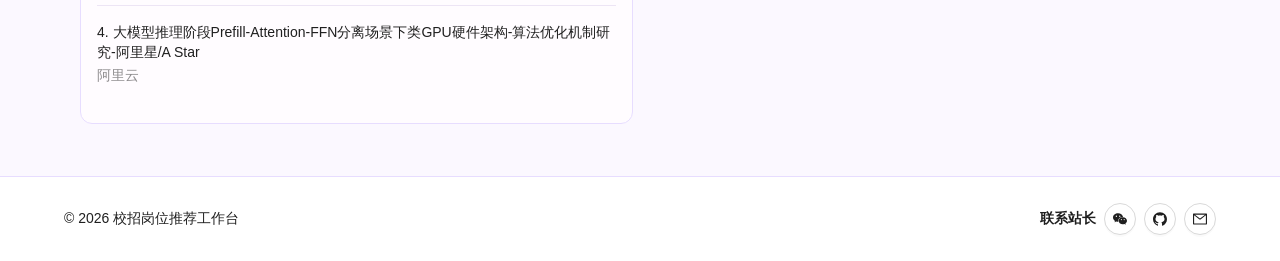
==== commit 646e1e9c: "Add files via upload" ====
--- a/index.html
+++ b/index.html
@@ -5,8 +5,8 @@
     <meta name="viewport" content="width=device-width, initial-scale=1.0" />
     <meta name="description" content="输入研究方向或研究领域，快速推荐校招、实习和内推岗位。" />
     <title>校招岗位推荐工作台</title>
-    <script src="./jobs-data.js?v=20260906"></script>
-    <script type="module" crossorigin src="./assets/index-2bbcc6b9.js"></script>
+    <script src="./jobs-data.js?v=20260911"></script>
+    <script type="module" crossorigin src="./assets/index-f91dcf3e.js"></script>
     <link rel="stylesheet" crossorigin href="./assets/index-B9JKSL3u.css">
   </head>
   <body>
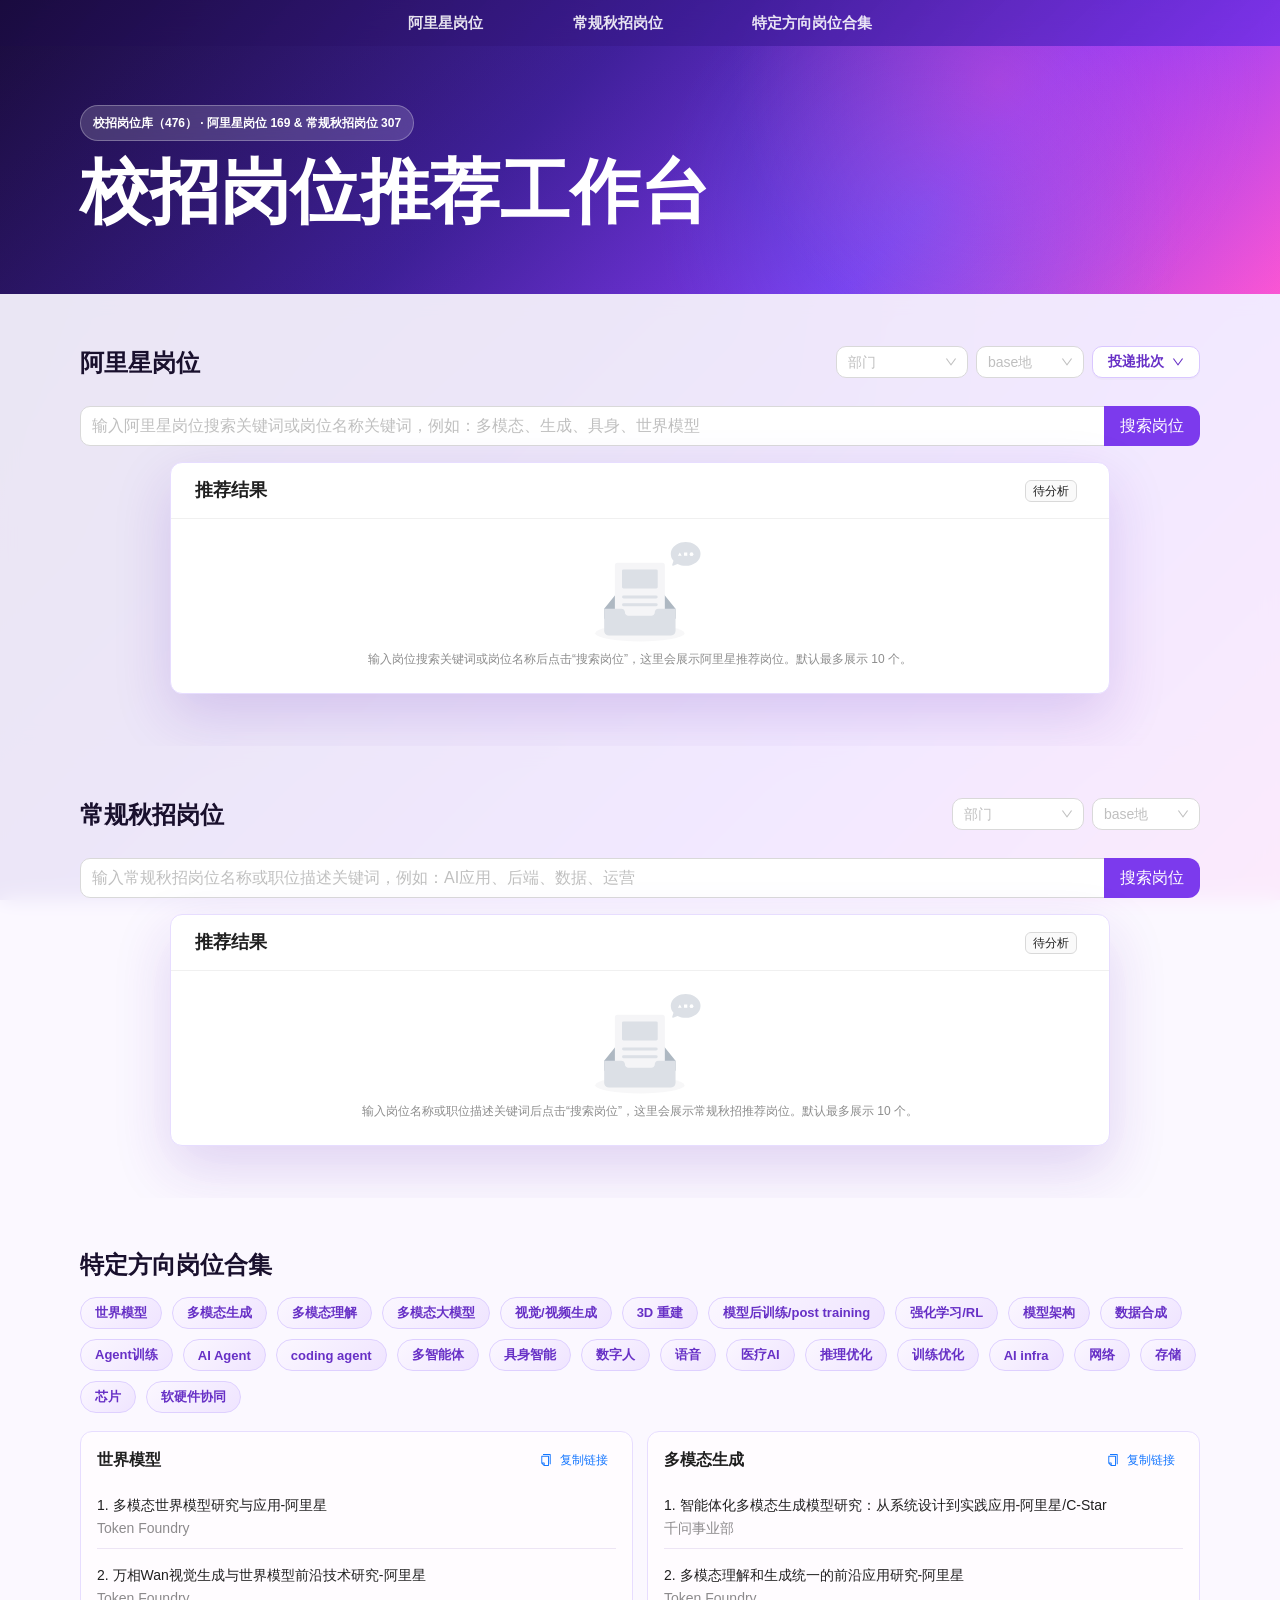
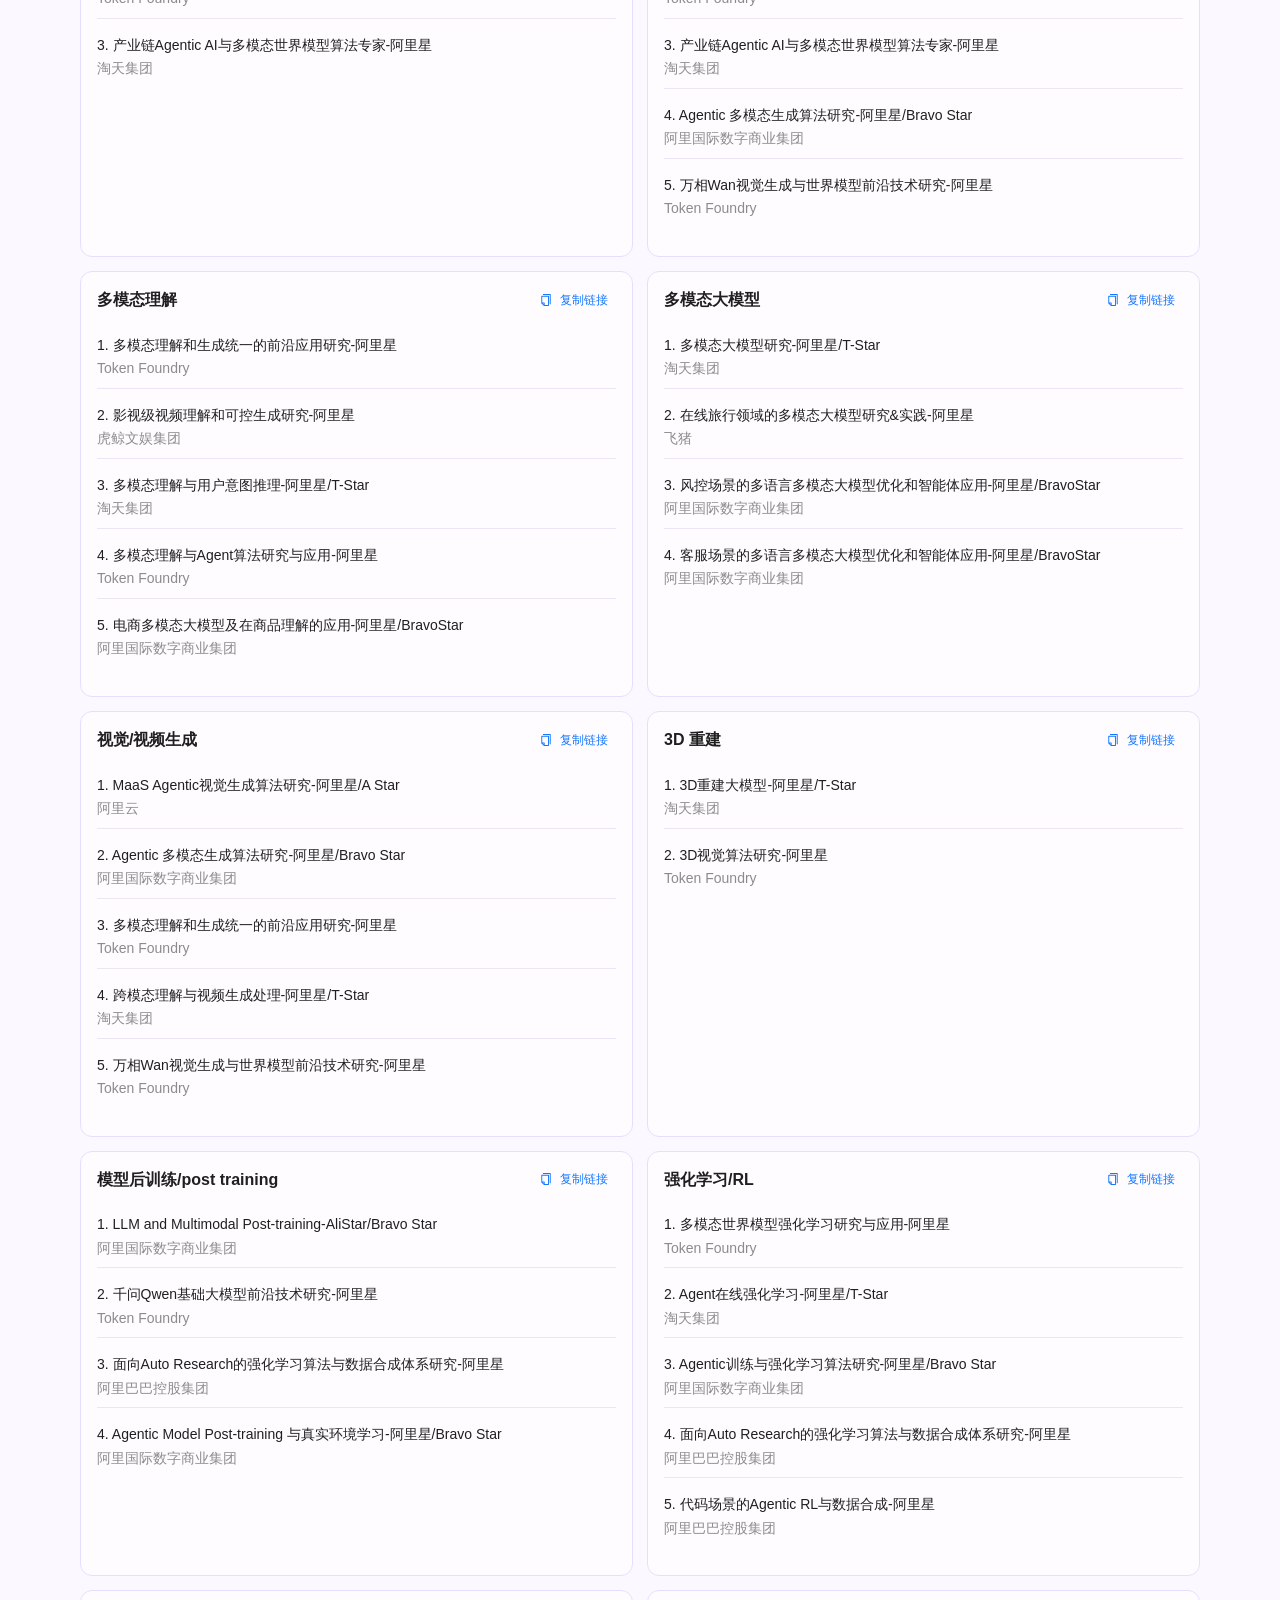
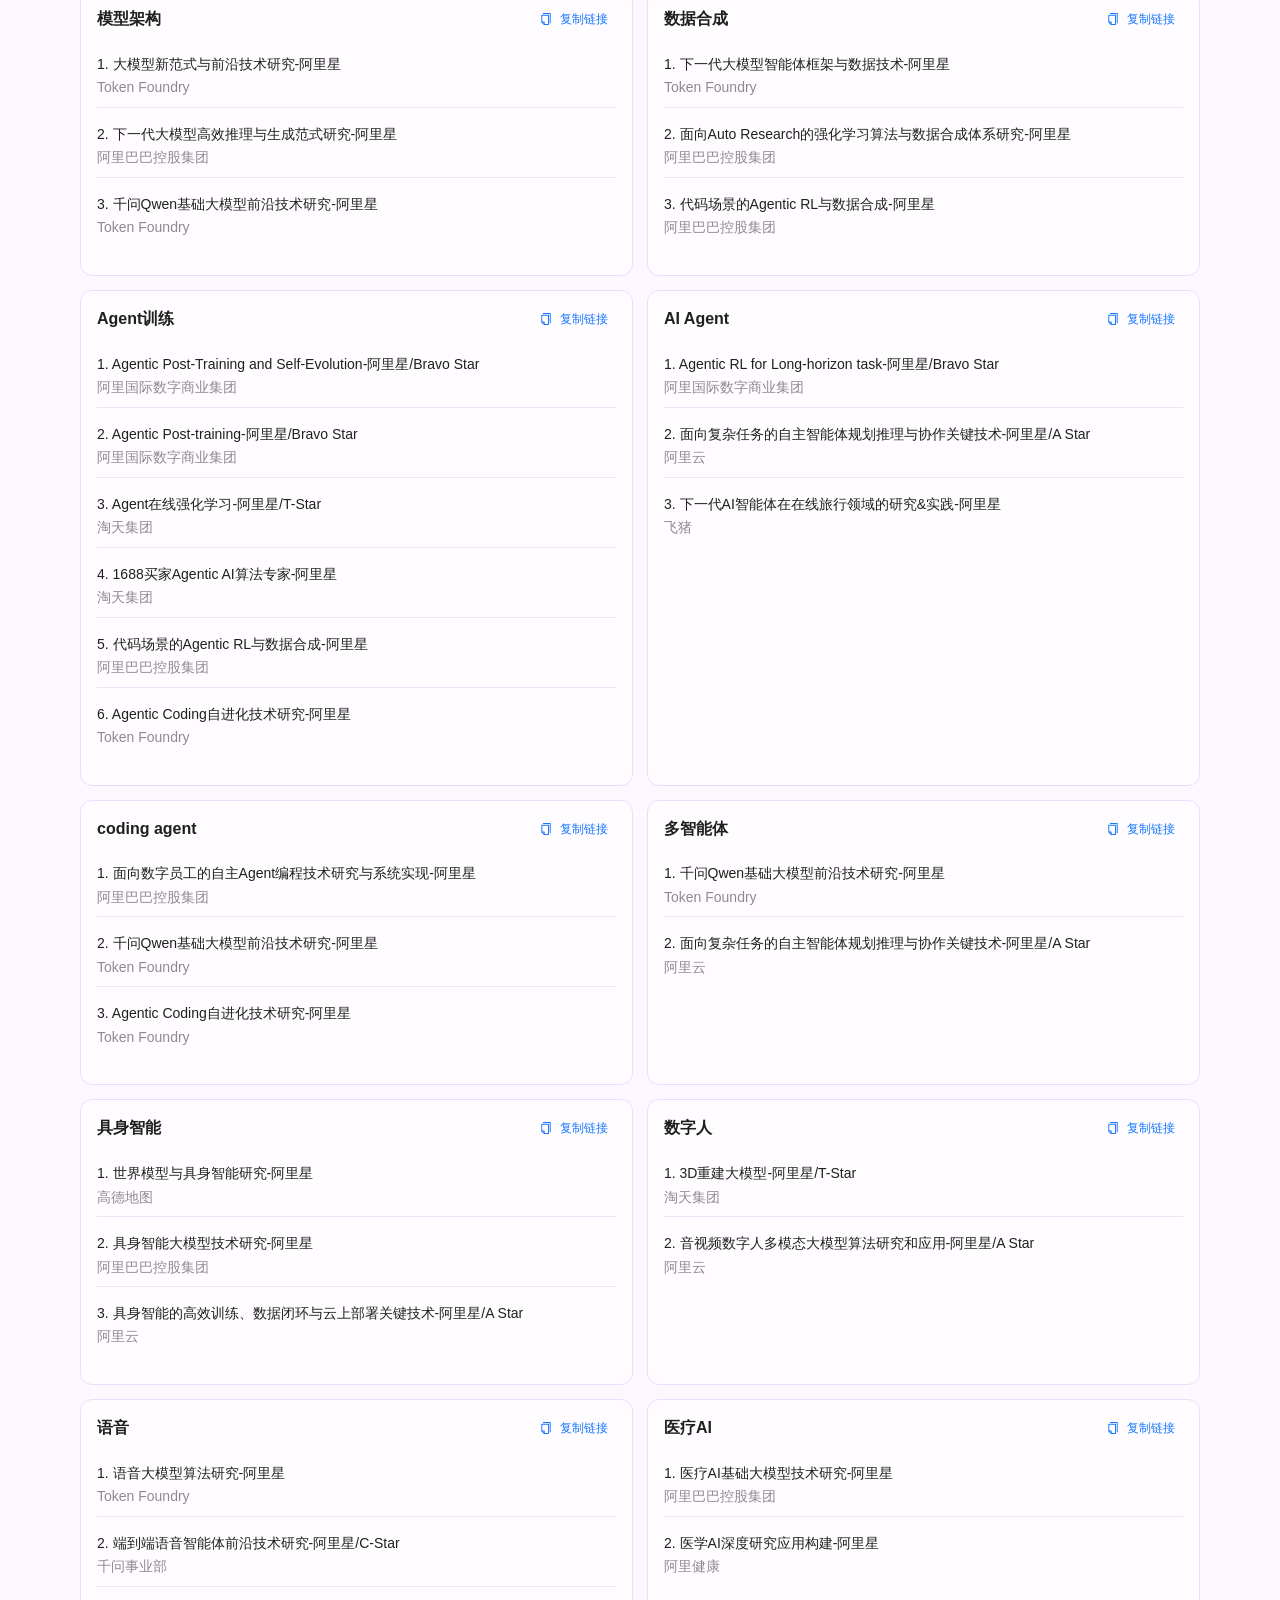
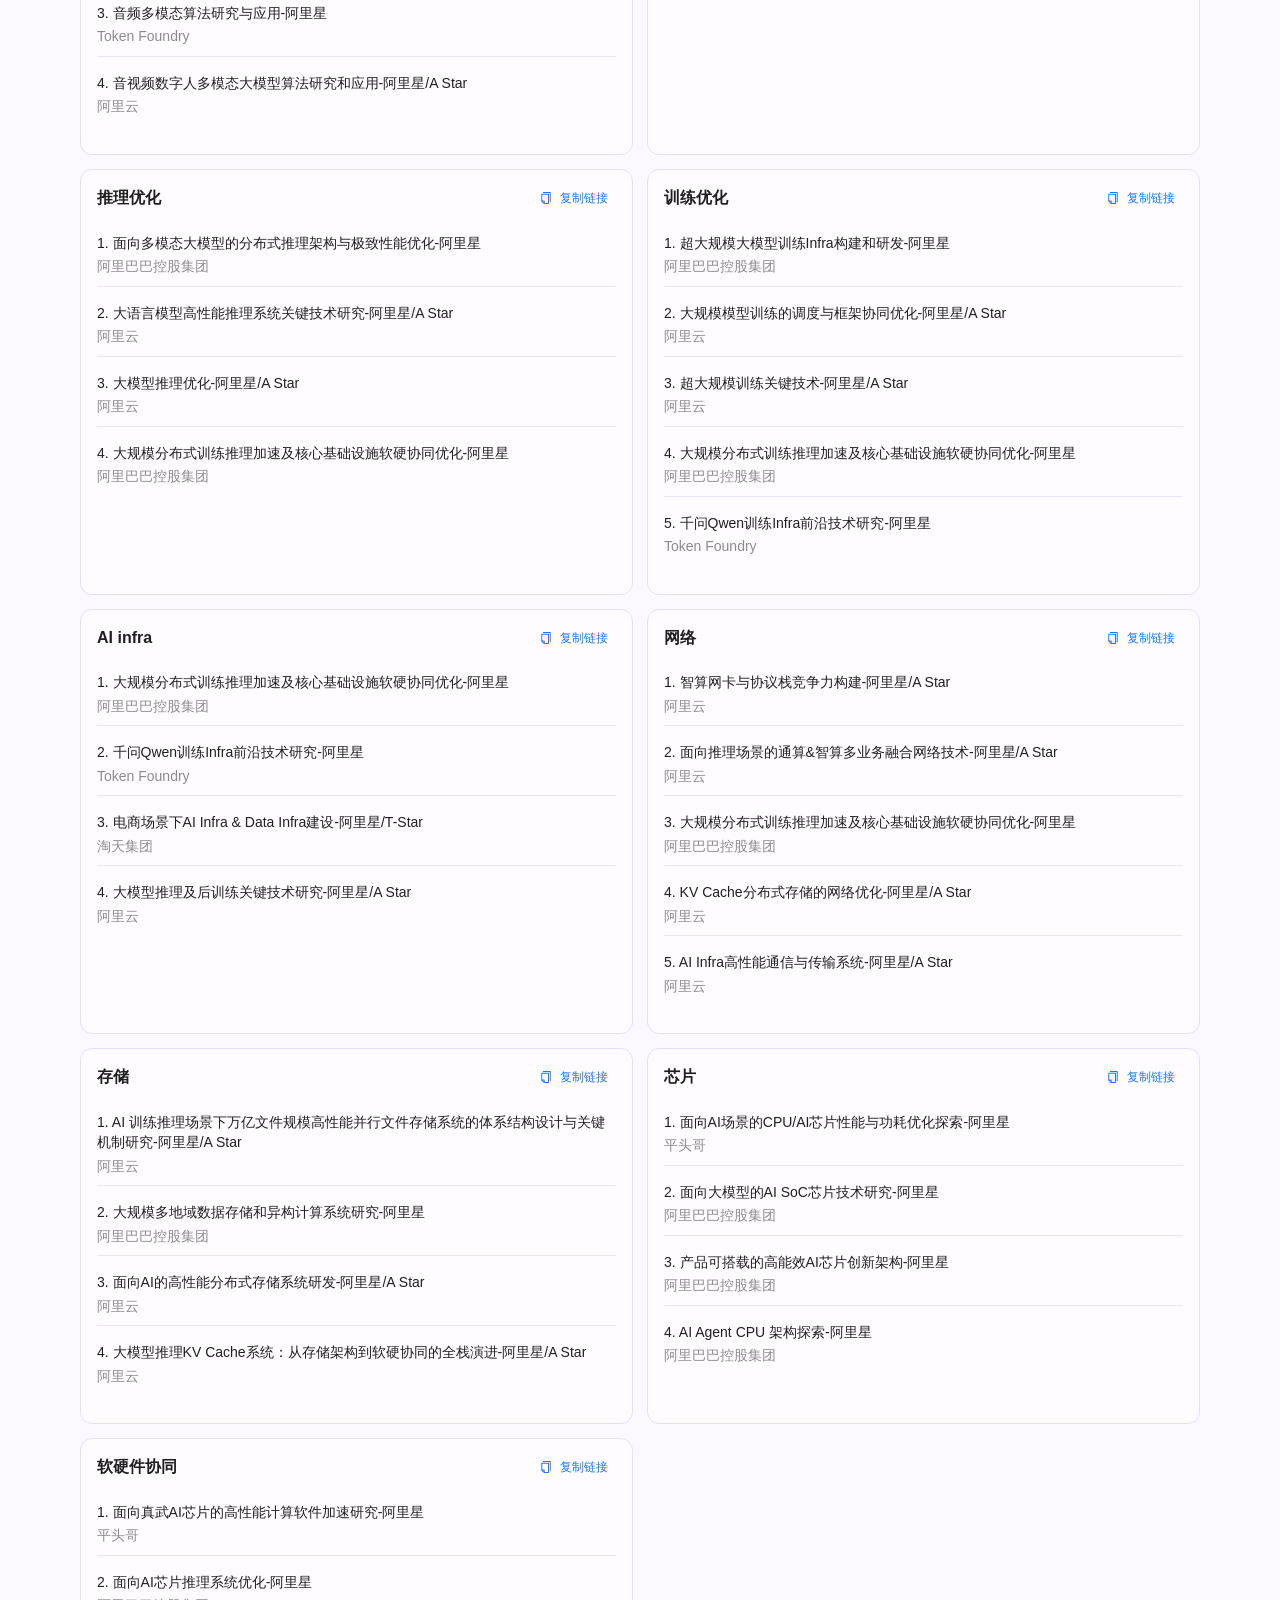
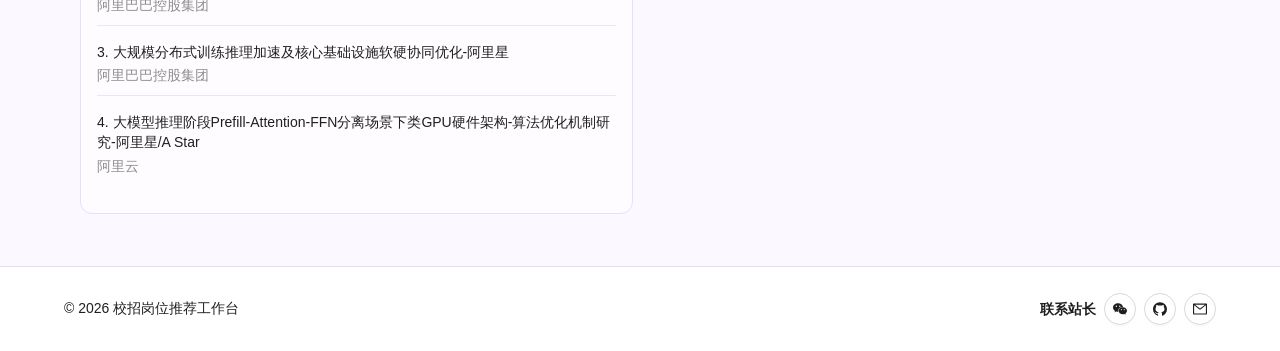
==== commit b8897d83: "Add files via upload" ====
--- a/index.html
+++ b/index.html
@@ -5,9 +5,9 @@
     <meta name="viewport" content="width=device-width, initial-scale=1.0" />
     <meta name="description" content="输入研究方向或研究领域，快速推荐校招、实习和内推岗位。" />
     <title>校招岗位推荐工作台</title>
-    <script src="./jobs-data.js?v=20260911"></script>
-    <script type="module" crossorigin src="./assets/index-f91dcf3e.js"></script>
-    <link rel="stylesheet" crossorigin href="./assets/index-B9JKSL3u.css">
+    <script src="./jobs-data.js?v=20260919-3"></script>
+    <script type="module" crossorigin src="./assets/index-daa5d1df.js"></script>
+    <link rel="stylesheet" crossorigin href="./assets/index-b24ca2e1.css">
   </head>
   <body>
     <div id="root"></div>
--- a/assets/index-b24ca2e1.css
+++ b/assets/index-b24ca2e1.css
@@ -0,0 +1 @@
+*{box-sizing:border-box}html{scroll-behavior:smooth}body{margin:0;min-width:320px;background:radial-gradient(circle at 78% 10%,rgba(255,79,216,.24),transparent 28%),radial-gradient(circle at 12% 18%,rgba(79,124,255,.18),transparent 30%),linear-gradient(135deg,#1a0b3f,#4422a7 42%,#8b3dff 72%,#ff57d7);background-attachment:fixed;color:#19102d}.ant-typography{line-height:1.55}.ant-typography h1,.ant-typography h2,.ant-typography h3,.ant-typography h4,h1.ant-typography,h2.ant-typography,h3.ant-typography,h4.ant-typography{margin-top:0;margin-bottom:0;line-height:1.22}.ant-card-head{min-height:68px;padding:0 22px}.ant-card-head-title,.ant-card-extra{padding:16px 0}.ant-card-body{padding:22px}.ant-list .ant-list-item{line-height:1.55}a{color:inherit;text-decoration:none}.app-shell{min-height:100vh;background:transparent}.top-nav{position:fixed;top:0;right:0;left:0;z-index:20;display:flex;align-items:center;justify-content:center;gap:clamp(28px,7vw,112px);min-height:46px;padding:0 clamp(18px,5vw,72px);background:linear-gradient(135deg,#1a0b3fe6,#3d1c95db 54%,#6f2ee8c7);-webkit-backdrop-filter:blur(12px);backdrop-filter:blur(12px)}.top-nav a{display:flex;align-items:center;justify-content:center;min-height:46px;width:fit-content;padding:0;color:#ffffffe0;font-size:clamp(13px,1.4vw,15px);font-weight:800;text-align:center;white-space:nowrap;background:transparent}.top-nav a:hover{color:#fff;background:transparent;text-shadow:0 0 18px rgba(255,255,255,.48)}.hero{position:relative;overflow:hidden;padding:clamp(56px,5.5vw,72px) clamp(18px,5vw,72px) clamp(20px,3vw,32px);background:radial-gradient(circle at 78% 28%,rgba(255,79,216,.38),transparent 26%),radial-gradient(circle at 72% 72%,rgba(79,124,255,.32),transparent 28%),linear-gradient(135deg,#1a0b3f,#4422a7 42%,#8b3dff 72%,#ff57d7)}.hero:before{position:absolute;top:0;right:0;bottom:0;left:0;pointer-events:none;content:"";background:linear-gradient(90deg,#19102d2e,#19102d05)}.hero-inner{position:relative;z-index:1;display:flex;min-height:clamp(150px,15vw,210px);flex-direction:column;justify-content:center;width:min(1120px,100%);margin-inline:auto}.hero-main{min-width:0;max-width:760px;text-align:left}.hero-tag{margin-bottom:16px;padding:7px 12px;color:#fff!important;background:#ffffff29!important;border-color:#ffffff47!important;border-radius:999px;font-weight:800;-webkit-backdrop-filter:blur(10px);backdrop-filter:blur(10px)}.hero h1{margin:0;color:#fff;font-size:clamp(42px,8vw,70px);font-weight:950;letter-spacing:0;line-height:1.02}.hero-actions .ant-btn-default{color:#fff;background:#ffffff26;border-color:#ffffff61;-webkit-backdrop-filter:blur(10px);backdrop-filter:blur(10px)}.hero-actions .ant-btn-default:hover{color:#fff!important;background:#ffffff38!important;border-color:#ffffffb3!important}.page-section{padding:52px clamp(18px,5vw,72px);background:#fbf8ffeb;-webkit-backdrop-filter:blur(10px);backdrop-filter:blur(10px)}.page-section+.page-section{margin-top:0}.section-heading{display:flex;align-items:flex-end;justify-content:space-between;gap:22px;width:min(1120px,100%);margin:0 auto 18px}.section-heading h2,.section-heading p{margin-bottom:0}.section-heading h2{color:#19102d;font-size:24px!important}.recommend-heading{align-items:center;margin-bottom:28px}.recommend-heading>div:first-child{min-width:0}.heading-controls{display:flex;flex:0 1 auto;flex-wrap:nowrap;align-items:center;justify-content:flex-end;gap:8px;width:auto;margin-left:auto}.heading-select{width:108px;min-width:0!important}.heading-select-department{width:132px}.heading-select-location{width:108px}.program-link-dropdown{color:#6730c6;border-color:#d9c7ff;font-weight:700}.program-link-dropdown:hover{color:#4b169f!important;border-color:#bfa5ff!important;box-shadow:0 8px 18px #6730c61f}.section-heading p{max-width:480px;color:#6d5f86;text-align:right}.result-panel,.job-section .ant-card{width:min(1120px,100%);margin-inline:auto;border-color:#e7ddff;box-shadow:0 22px 56px #5d21b62e}.collection-card{width:min(1120px,100%);margin-inline:auto}.recommend-search-area{width:min(1120px,100%);margin-inline:auto;margin-bottom:16px}.recommend-search-area .ant-input-search{width:100%}.result-panel{width:min(940px,100%)}.result-panel .ant-card-head-title h3,.job-section .ant-card-head-title h3{font-size:18px!important}.result-panel .ant-card-body,.result-panel .ant-tag,.result-panel .ant-empty-description{font-size:12px}.recent-searches{display:flex;flex-wrap:wrap;align-items:center;gap:6px;margin-top:8px;font-size:12px}.recent-searches .ant-typography{margin:0 2px 0 0;font-size:12px}.recent-search-chip{-webkit-appearance:none;-moz-appearance:none;appearance:none;max-width:160px;overflow:hidden;padding:2px 8px;color:#6730c6;text-overflow:ellipsis;white-space:nowrap;background:#6730c614;border:1px solid rgba(103,48,198,.14);border-radius:999px;cursor:pointer;font-size:12px;line-height:1.6}.recent-search-chip:hover{color:#4b169f;background:#6730c624;border-color:#6730c63d}.selected-bar{display:flex;flex-wrap:wrap;align-items:center;justify-content:space-between;gap:12px;margin-bottom:14px;padding:12px 14px;background:linear-gradient(135deg,#f4edff,#fff0fb);border:1px solid #e7ddff;border-radius:10px}.selected-bar .ant-typography,.selected-bar .ant-btn{font-size:12px}.panel-title{display:grid;gap:2px}.result-item{font-size:12px;padding:16px 18px!important;background:#fffcff;border:1px solid #e7ddff!important;border-radius:12px}.result-item:hover{background:linear-gradient(135deg,#fffcff,#f9f3ff)}.result-item+.result-item{margin-top:10px}.result-heading-block{display:grid;grid-template-columns:auto minmax(0,1fr);align-items:start;column-gap:4px}.result-heading-main{min-width:0}.result-job-title{font-size:16px!important;line-height:1.5!important}.result-index-inline{color:inherit;font-size:16px;font-weight:900;line-height:1.5}.result-job-meta{display:block}.result-content{min-width:0;font-size:12px}.result-content .ant-typography,.result-content .ant-checkbox-wrapper,.result-content .ant-btn{font-size:12px}.result-topline{display:flex;flex-wrap:wrap;align-items:flex-start;justify-content:space-between;gap:10px 14px}.result-topline>div{min-width:0;flex:1}.result-topline h4{margin:0 0 5px}.result-select{flex:0 0 auto;margin-left:auto;margin-top:0;white-space:nowrap}.result-actions{display:flex;flex-wrap:nowrap;align-items:center;margin-top:0}.result-actions-row{display:flex;flex-wrap:nowrap;align-items:center;justify-content:space-between;gap:10px;margin-top:10px;padding-top:0;width:100%}.collection-grid{display:grid;grid-template-columns:repeat(2,minmax(0,1fr));gap:14px}.collection-nav{display:flex;flex-wrap:wrap;gap:10px;margin-bottom:18px}.collection-nav-chip{display:inline-flex;align-items:center;min-height:32px;padding:6px 14px;color:#6730c6;background:linear-gradient(135deg,#fbf7ff,#efe4ff);border:1px solid #ded0ff;border-radius:999px;font-size:13px;font-weight:600}.collection-nav-chip:hover{color:#4b169f;border-color:#bfa5ff;box-shadow:0 8px 18px #6730c61f}.collection-item{scroll-margin-top:24px;display:flex;min-width:0;flex-direction:column;padding:16px;background:#fffcff;border:1px solid #e7ddff;border-radius:12px}.collection-header{display:flex;align-items:center;justify-content:space-between;gap:12px}.collection-title,.collection-more{display:block}.collection-title{font-size:16px}.collection-more{font-size:12px}.collection-job-list{display:grid;gap:8px;margin:14px 0 12px}.collection-job-row{display:grid;min-width:0;gap:3px;padding:8px 0;border-bottom:1px solid rgba(104,71,171,.12);font-size:14px;line-height:1.45}.collection-job-row .ant-typography{font-size:inherit}.collection-job-row:last-child{border-bottom:0}.collection-job-row:hover{color:#7c3aed}.collection-item .ant-empty{margin:18px 0}.collection-item .ant-btn{font-size:12px}.job-list{max-height:640px;overflow:auto;margin-top:14px}.job-row{display:grid;width:100%;gap:4px;padding:2px 0}.job-row:hover strong{color:#7c3aed}.site-footer{display:flex;flex-wrap:wrap;align-items:center;justify-content:space-between;gap:14px;padding:26px clamp(18px,5vw,72px);background:#ffffffd1;border-top:1px solid #e7ddff}.qr-image{width:min(300px,calc(100vw - 64px));max-height:420px;object-fit:contain;border-radius:10px}@media (max-width: 760px){.top-nav{justify-content:center;gap:clamp(12px,4vw,24px);min-height:44px;padding:0 12px}.top-nav a{min-height:44px;padding:0;font-size:clamp(11px,3.2vw,13px);line-height:1.25}.ant-card-head{min-height:auto;padding:0 16px}.ant-card-head-title,.ant-card-extra{padding:13px 0}.ant-card-body{padding:16px}.hero{padding:54px 18px 20px}.hero-inner{min-height:150px}.hero-tag{margin-bottom:12px}.hero h1{font-size:40px;line-height:1.08}.page-section{padding:38px 18px}.section-heading{display:grid;gap:8px;margin-bottom:14px}.recommend-heading{display:flex;align-items:center;justify-content:space-between;flex-wrap:wrap;gap:8px;margin-bottom:16px}.recommend-heading h2{white-space:nowrap}.heading-controls{flex:0 1 auto;gap:4px;width:auto;margin-left:auto}.heading-select,.heading-select-department{width:74px;min-width:0}.heading-select-location{width:66px}.program-link-dropdown{width:auto;padding-inline:6px;font-size:13px}.section-heading p{max-width:none;text-align:left}.result-topline{display:grid;gap:8px}.result-select{justify-self:auto;margin-left:auto;margin-top:0}.result-actions-row{align-items:center;flex-direction:row;justify-content:space-between}.collection-grid{grid-template-columns:1fr}.selected-bar{gap:10px;padding:10px 12px}.result-item{padding:14px!important}.result-actions{flex-wrap:nowrap;margin-top:10px}.site-footer{padding:20px 18px}}.tech-domain-label{display:inline-flex;align-items:center;margin-left:8px;padding:1px 7px;color:#6730c6;background:#f3ecff;border:1px solid #dfd0ff;border-radius:999px;font-size:12px;font-weight:600;line-height:1.6;vertical-align:middle;white-space:nowrap} (max-width:760px){.tech-domain-label{margin-left:6px;padding:1px 6px;font-size:11px}}
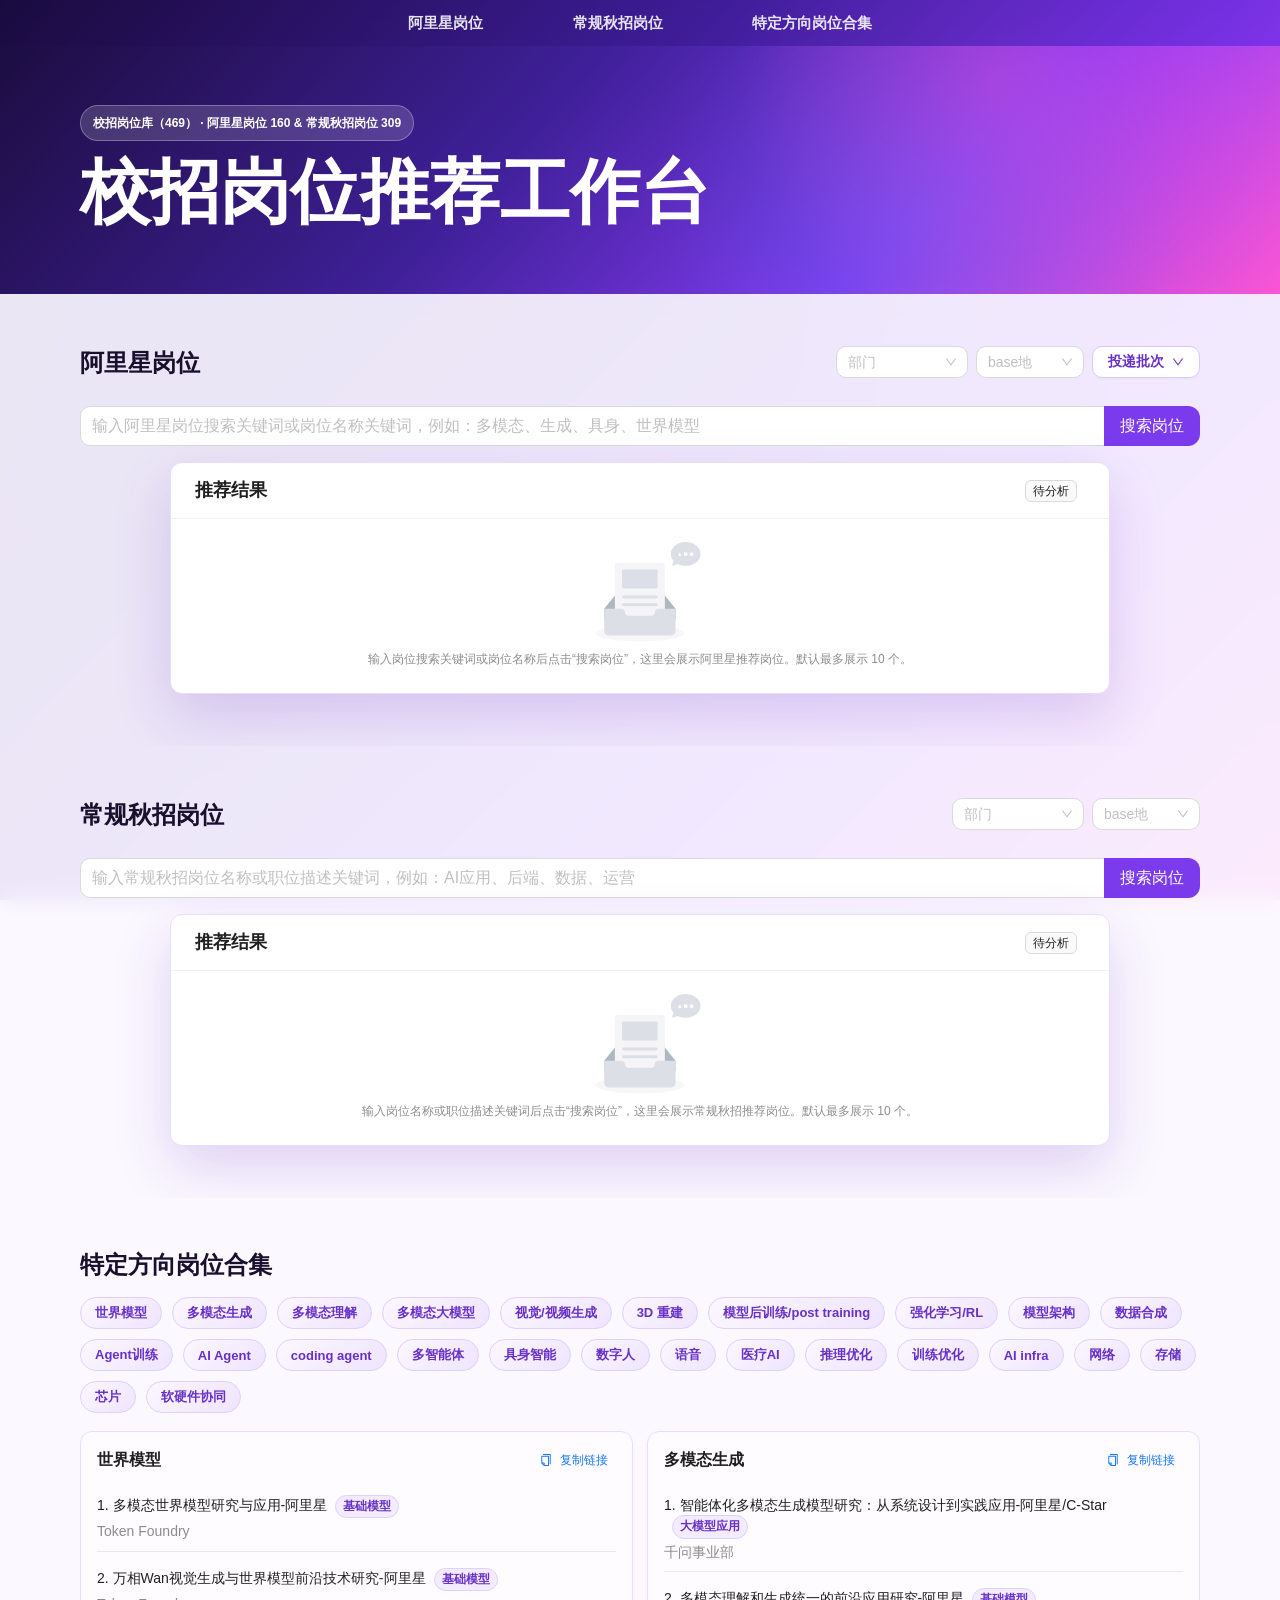
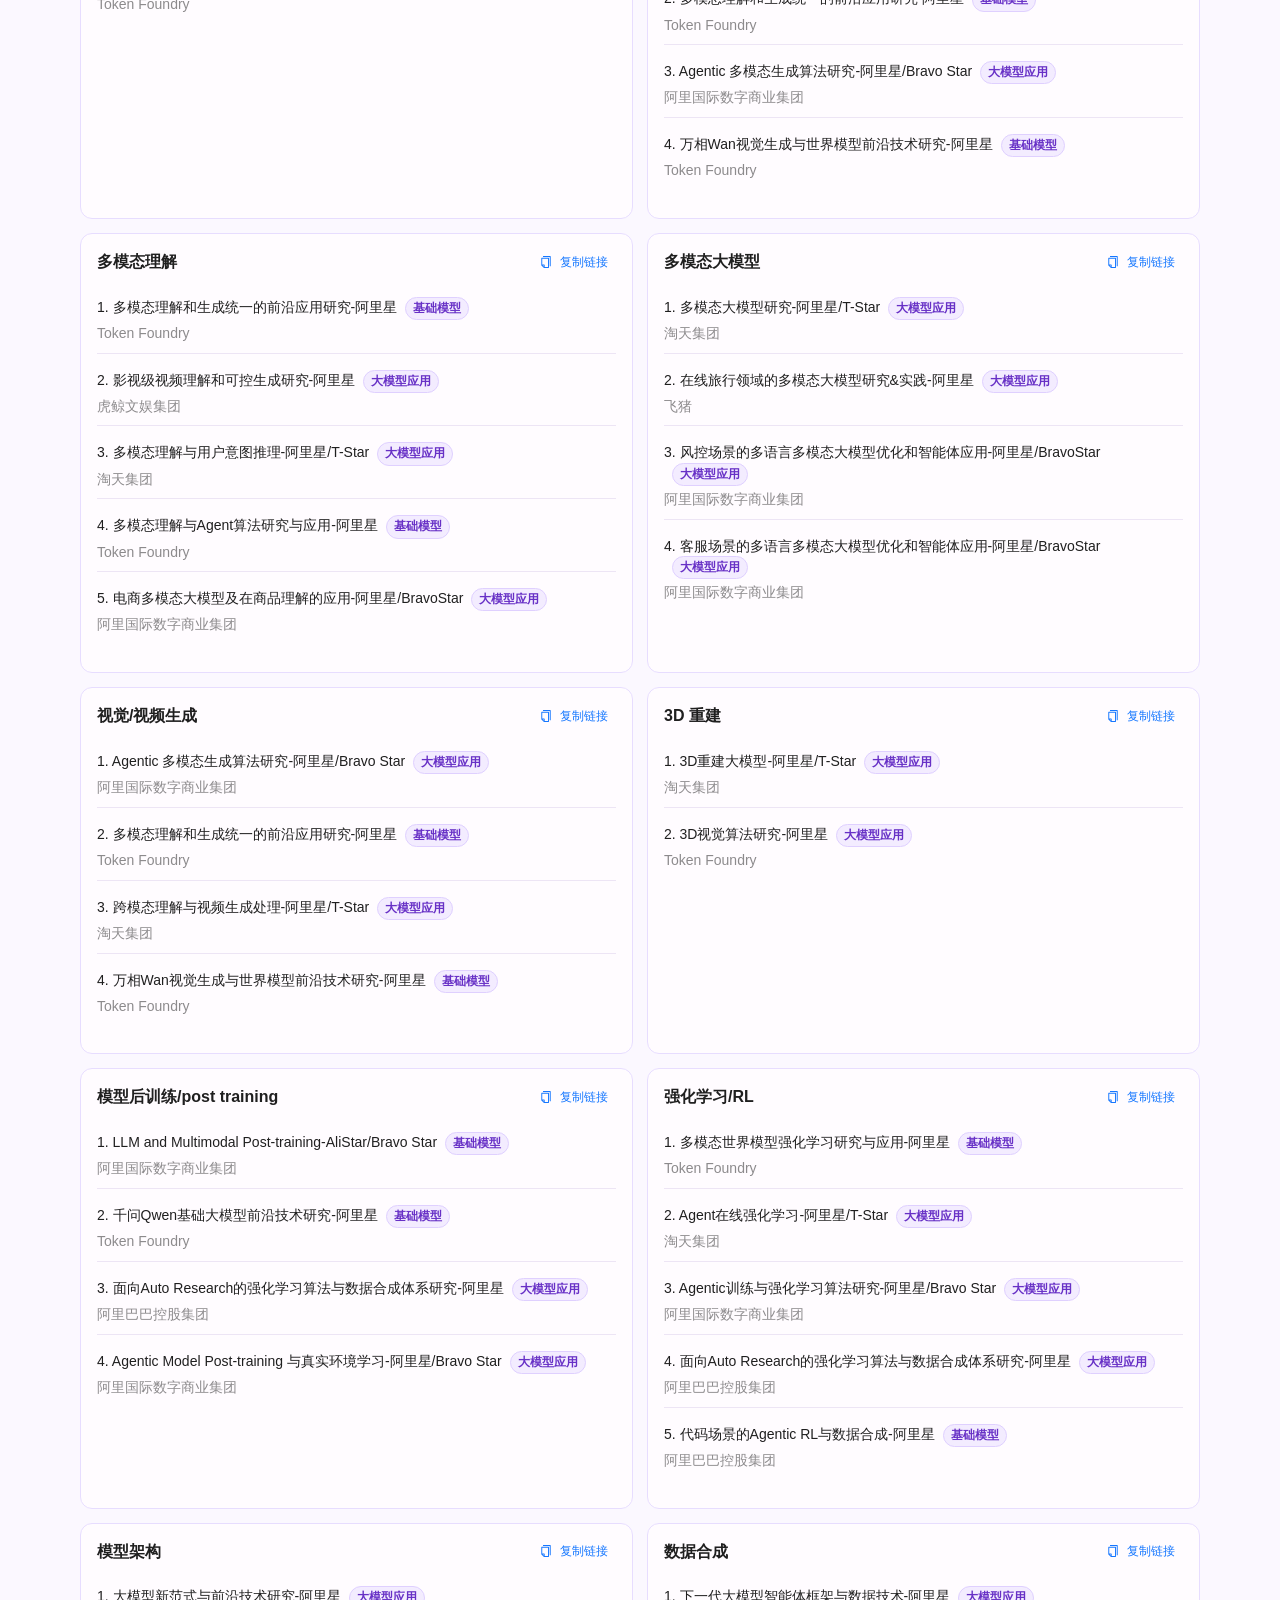
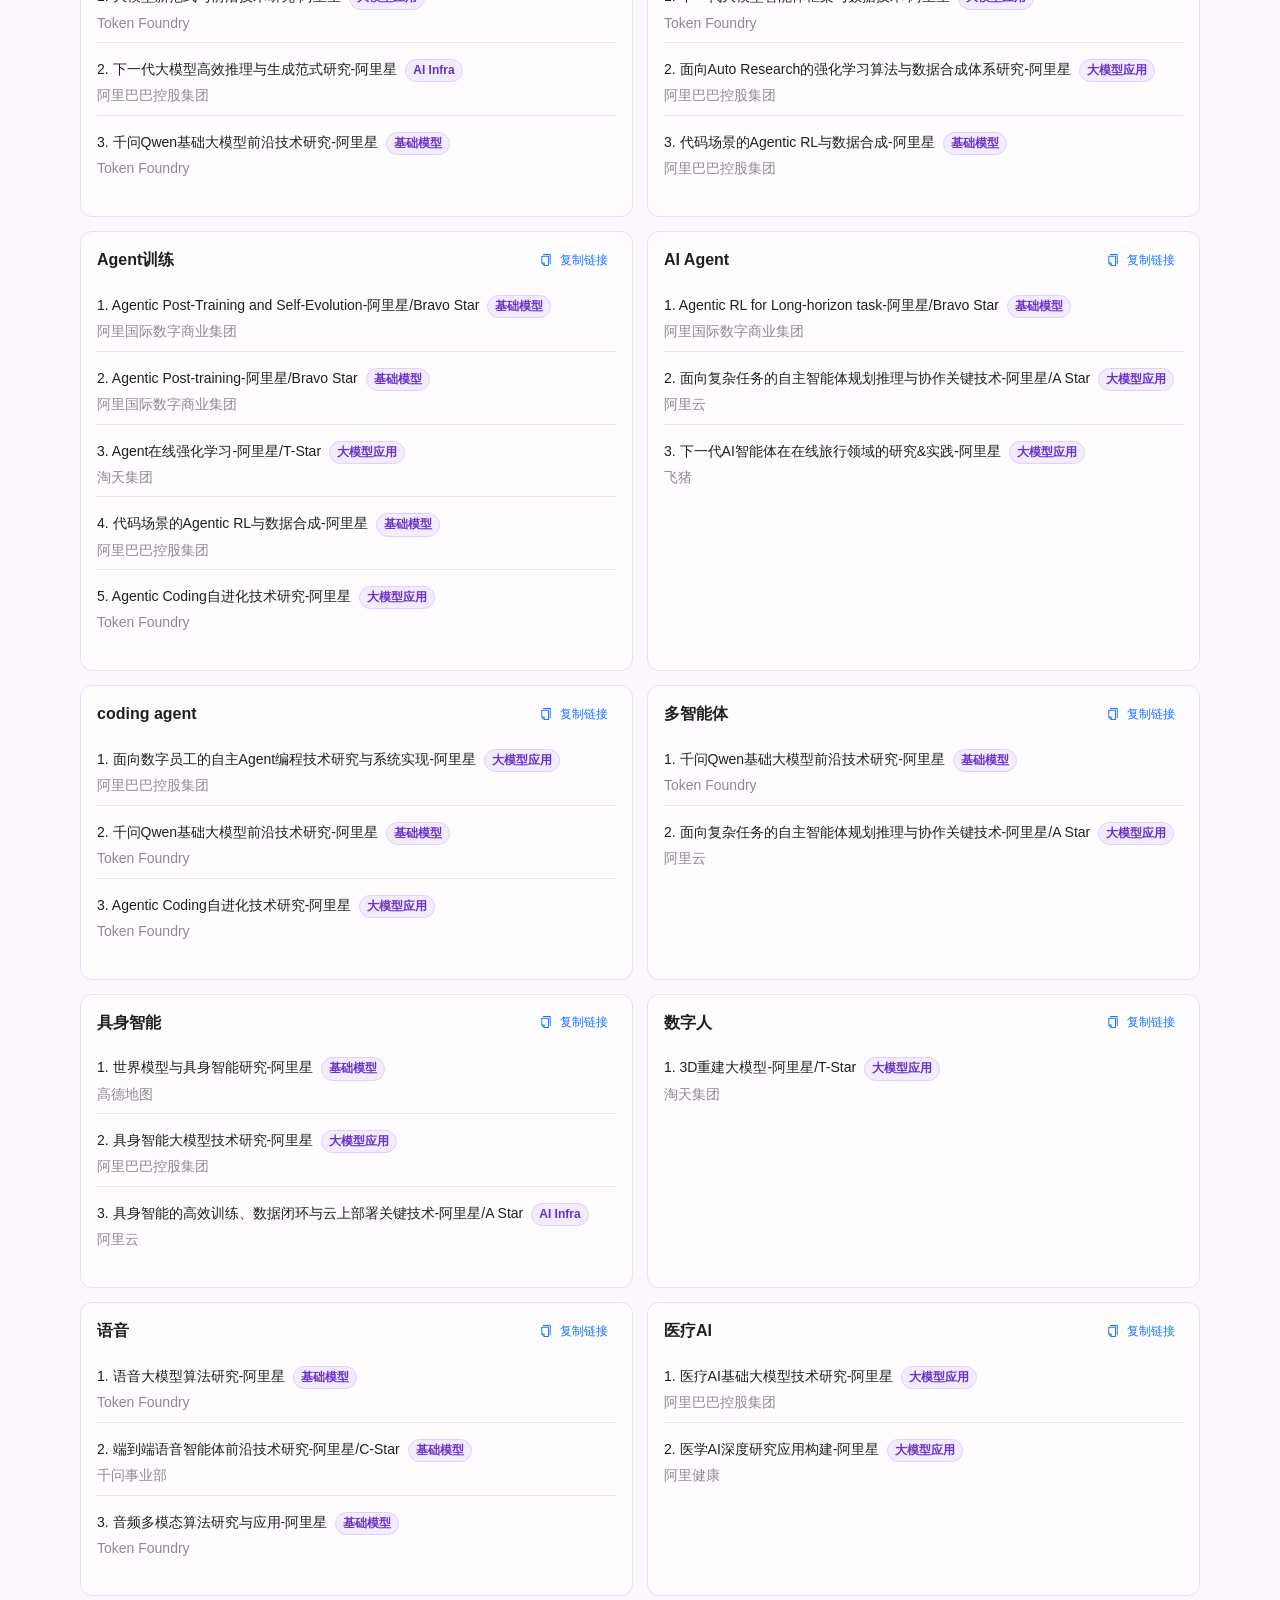
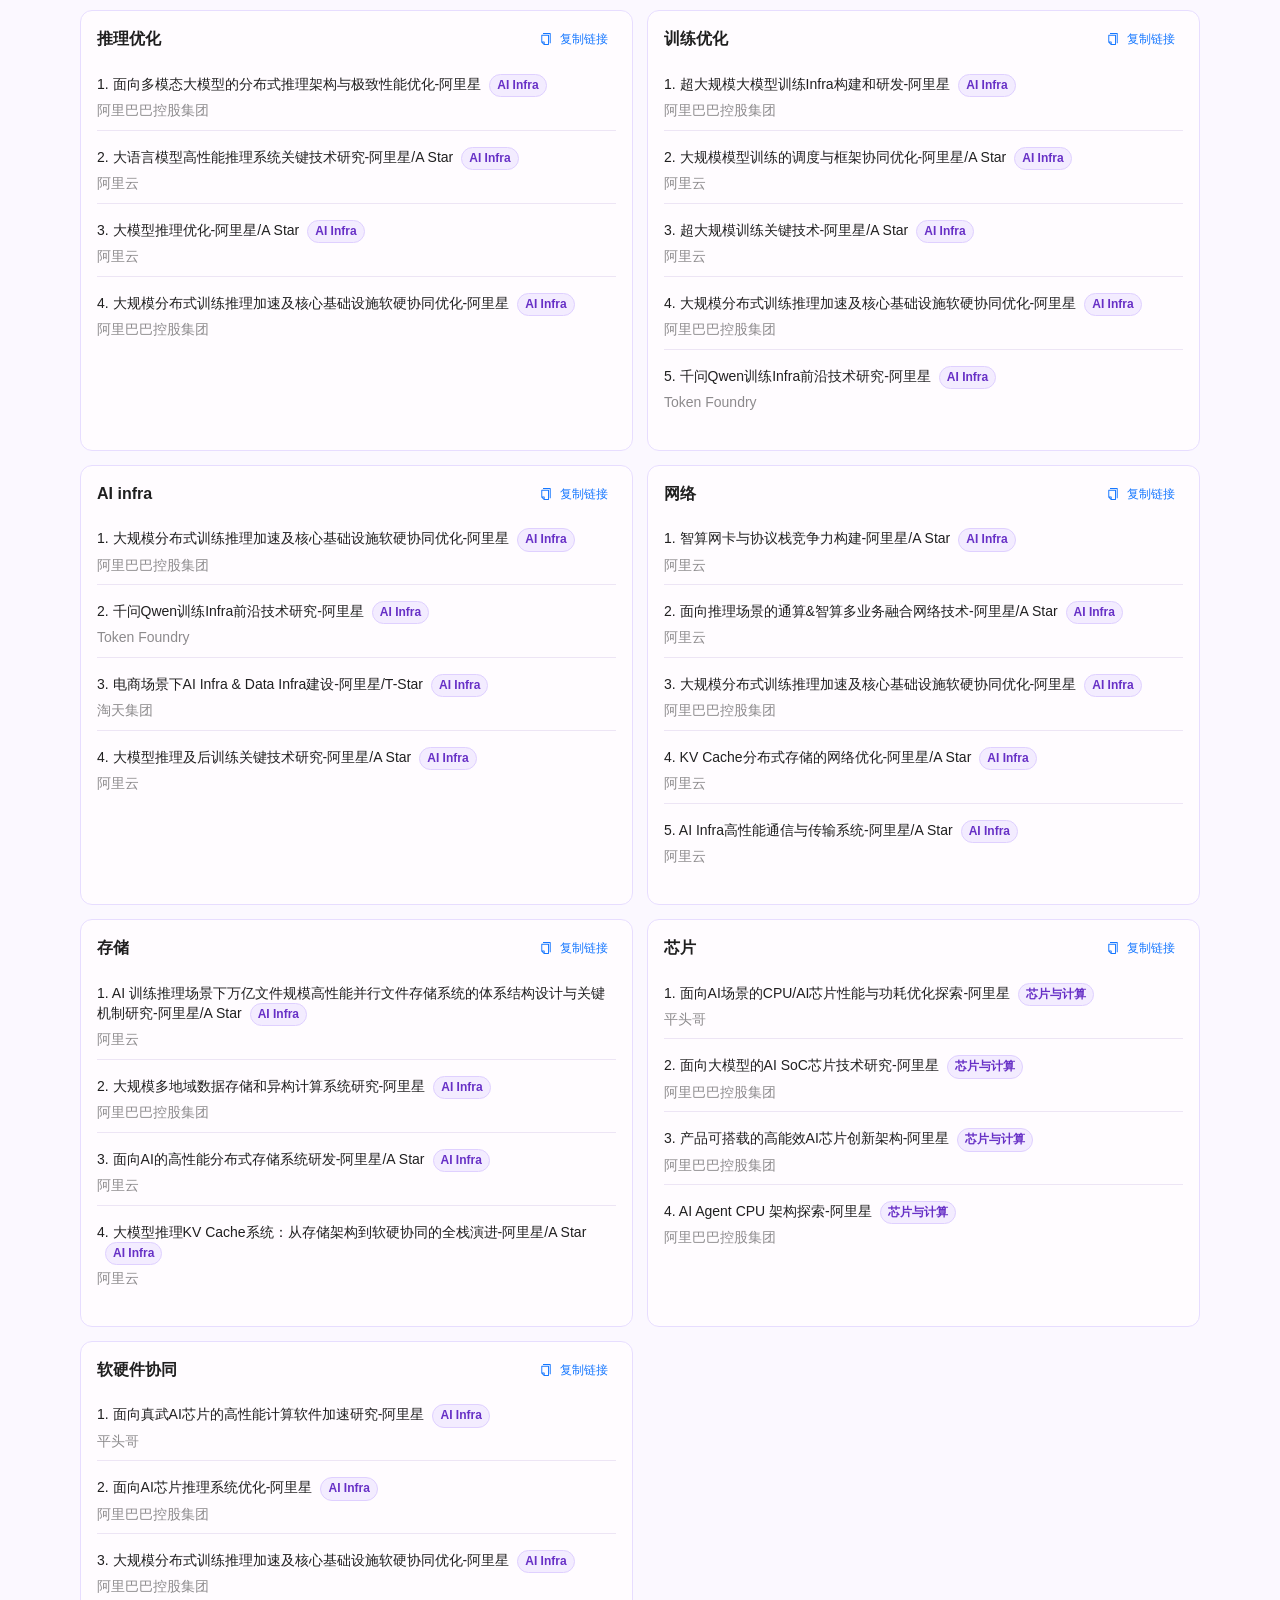
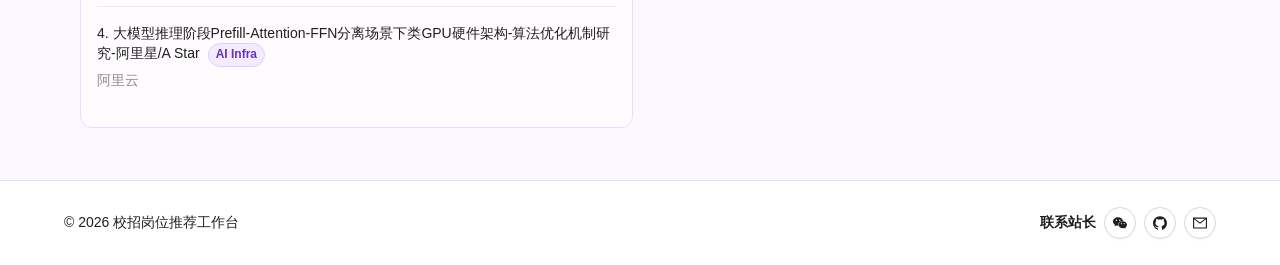
==== commit 77897391: "Add files via upload" ====
--- a/index.html
+++ b/index.html
@@ -5,8 +5,8 @@
     <meta name="viewport" content="width=device-width, initial-scale=1.0" />
     <meta name="description" content="输入研究方向或研究领域，快速推荐校招、实习和内推岗位。" />
     <title>校招岗位推荐工作台</title>
-    <script src="./jobs-data.js?v=20260919-3"></script>
-    <script type="module" crossorigin src="./assets/index-daa5d1df.js"></script>
+    <script src="./jobs-data.js?v=20261010"></script>
+    <script type="module" crossorigin src="./assets/index-1350d83c.js"></script>
     <link rel="stylesheet" crossorigin href="./assets/index-b24ca2e1.css">
   </head>
   <body>
